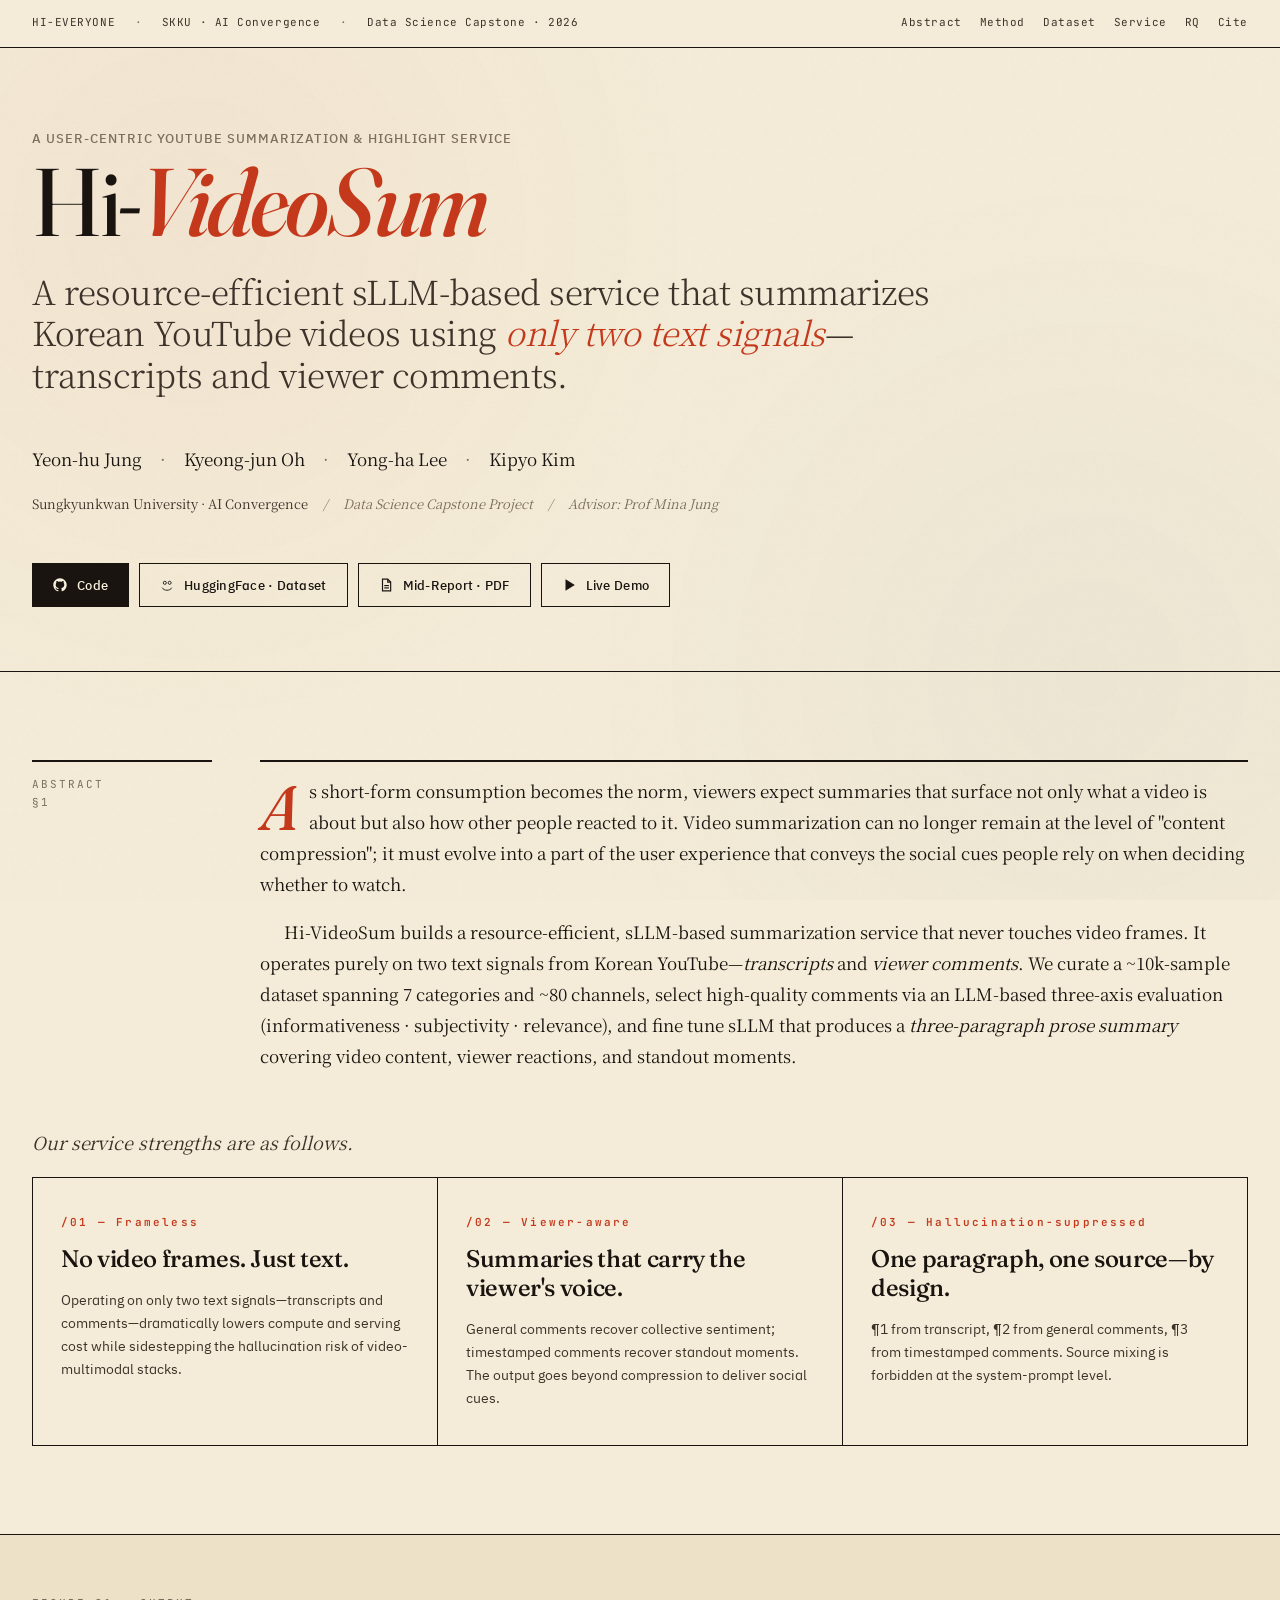
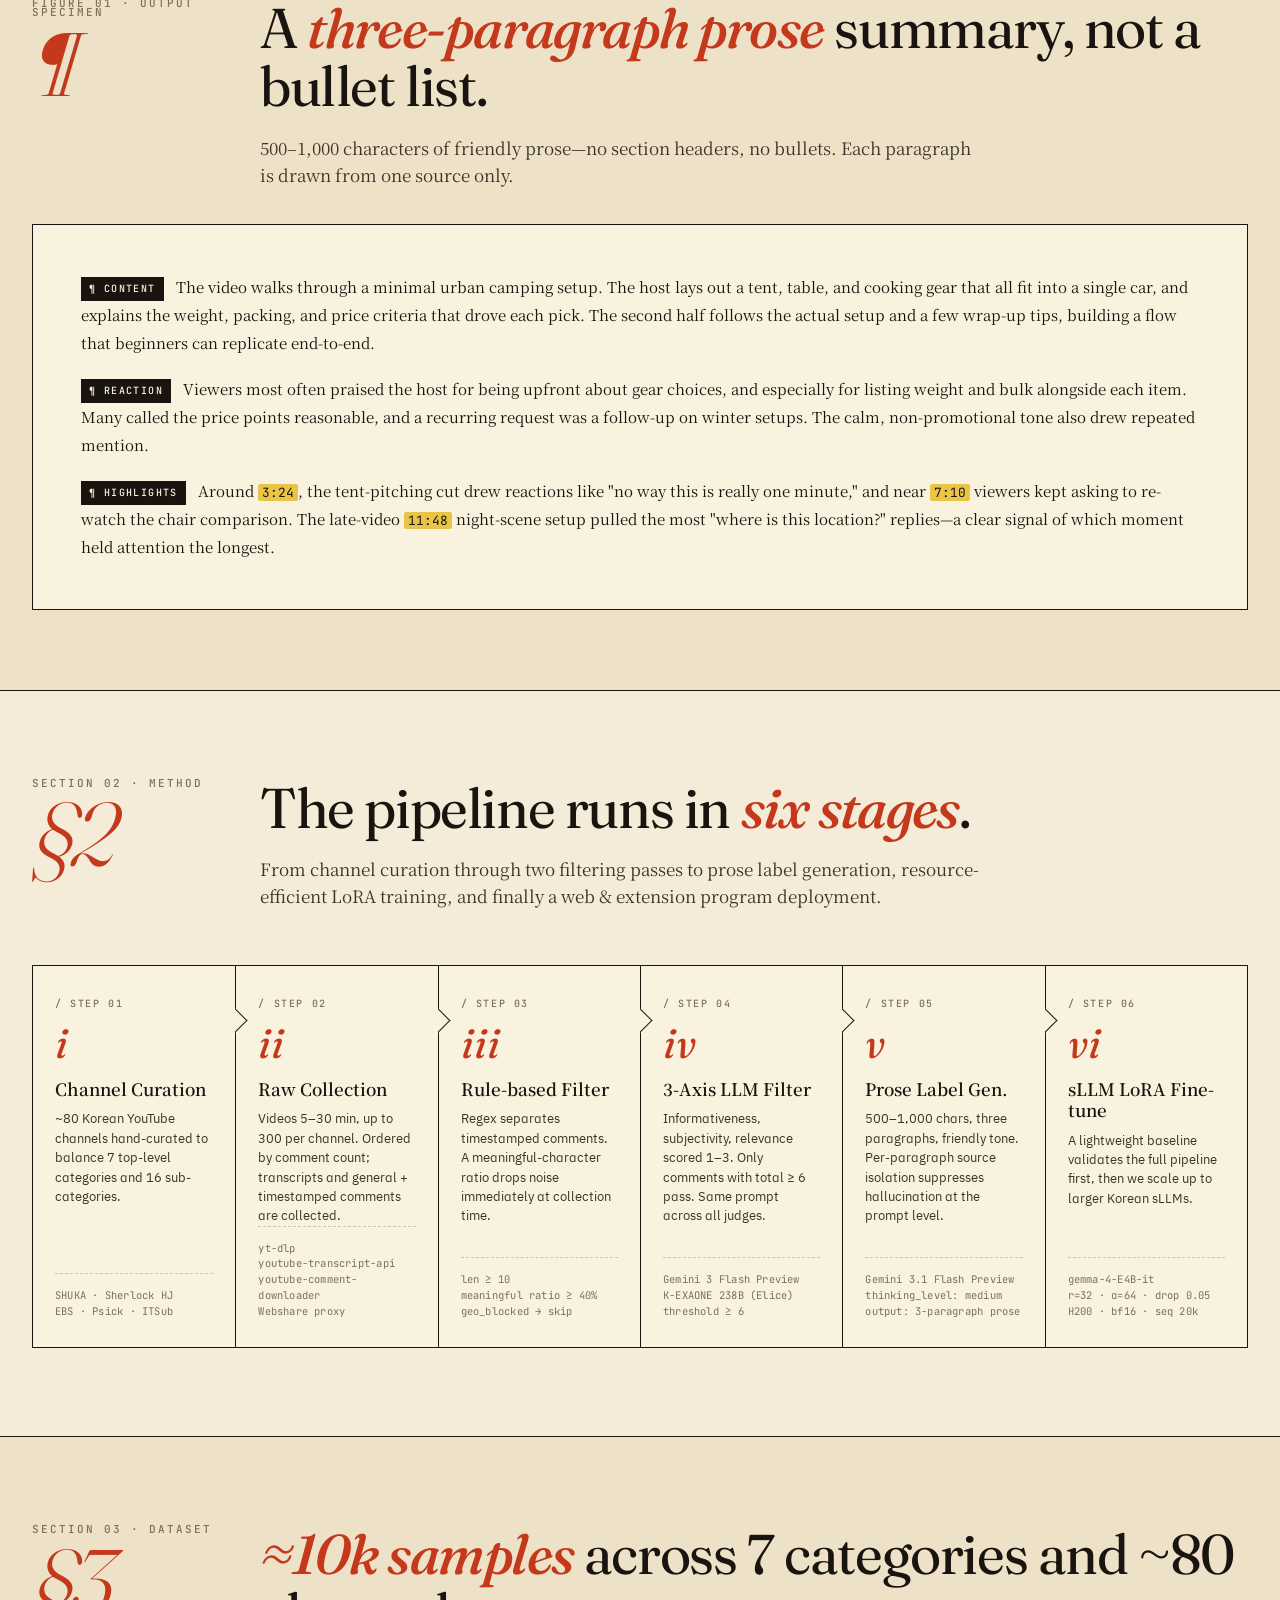
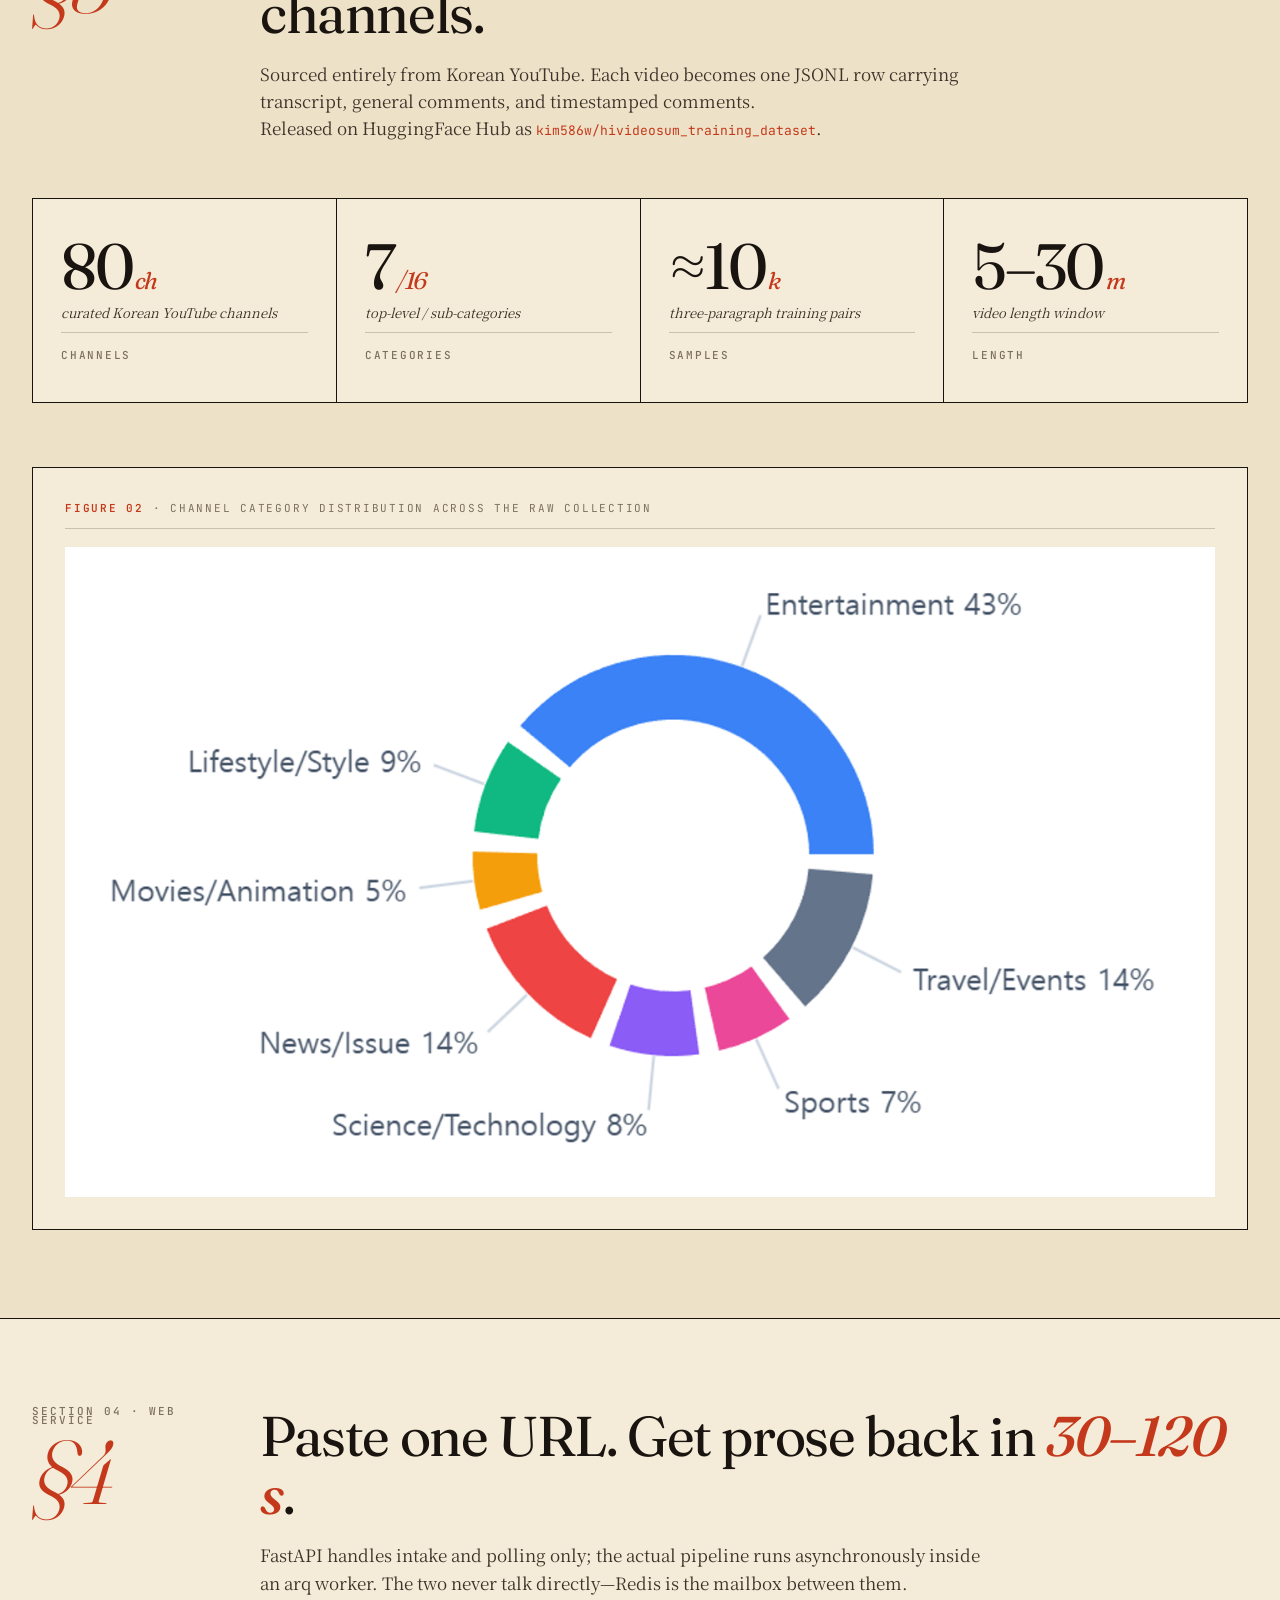
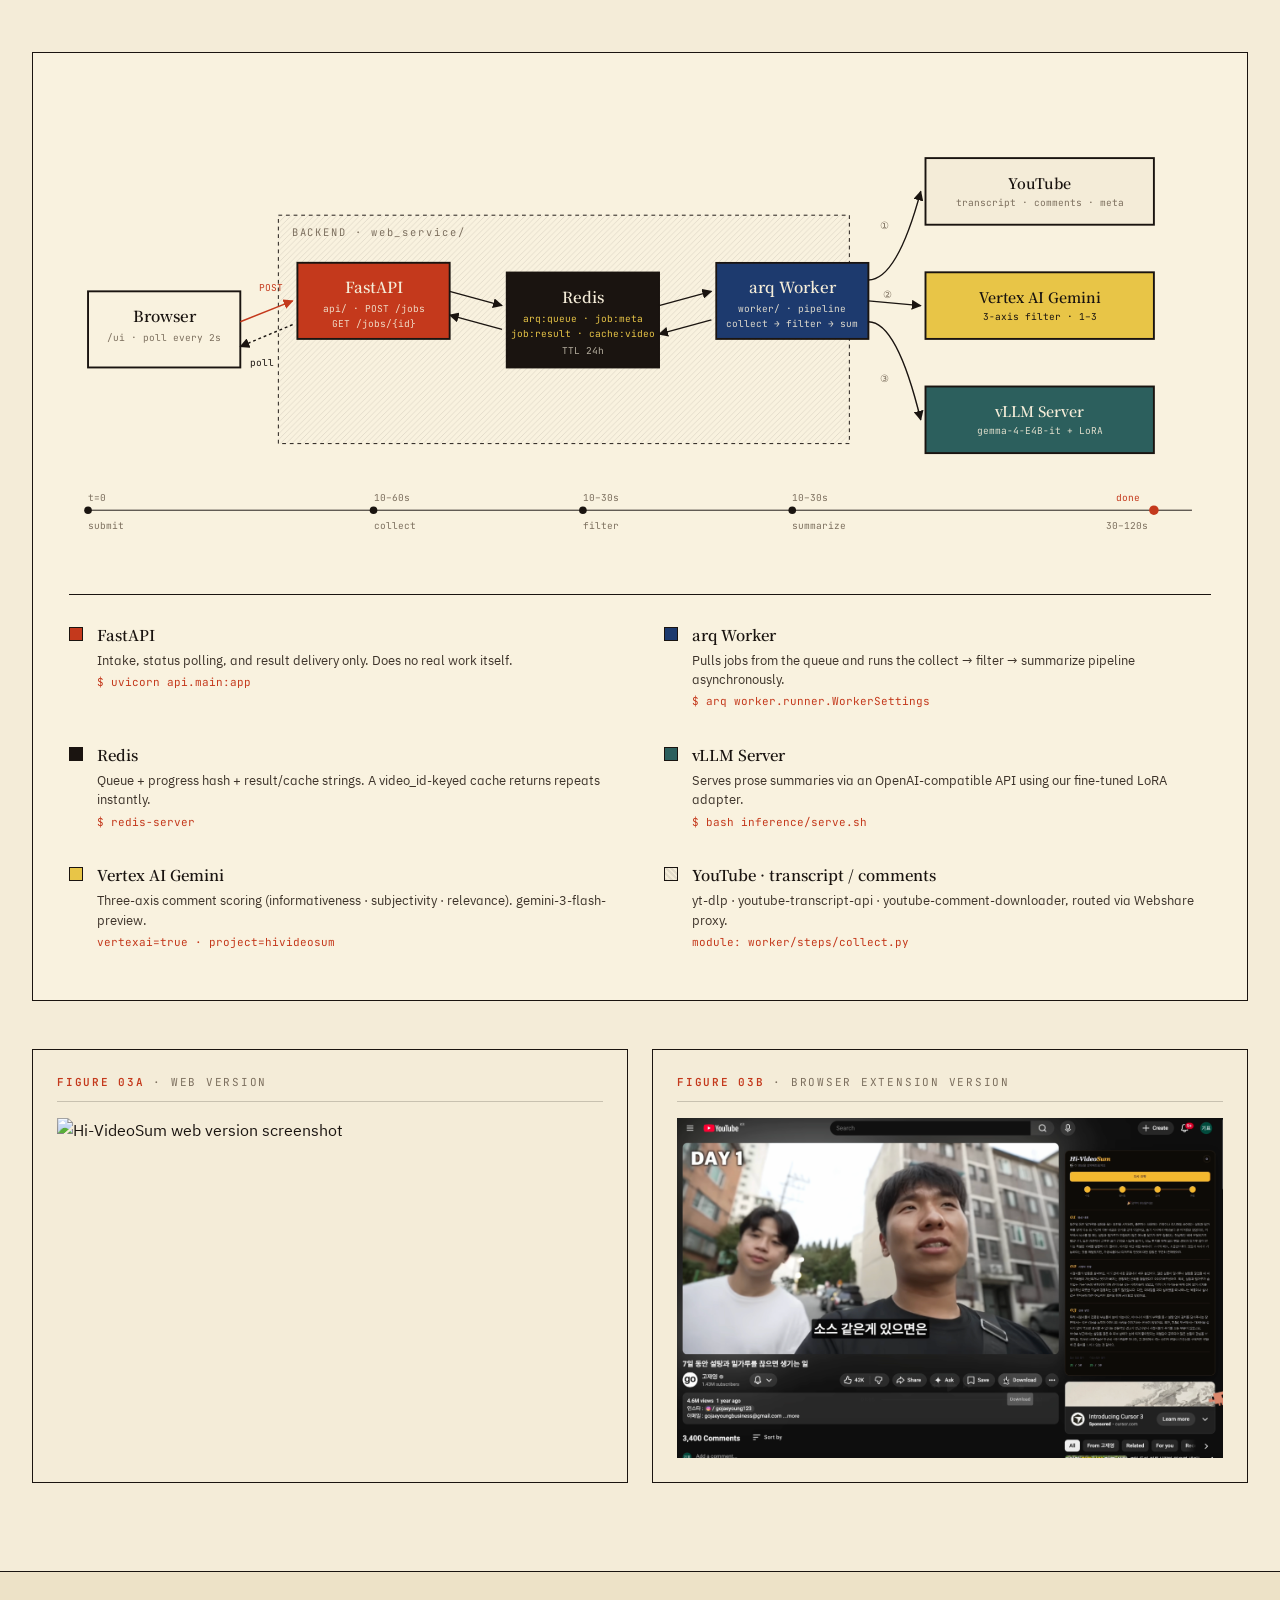
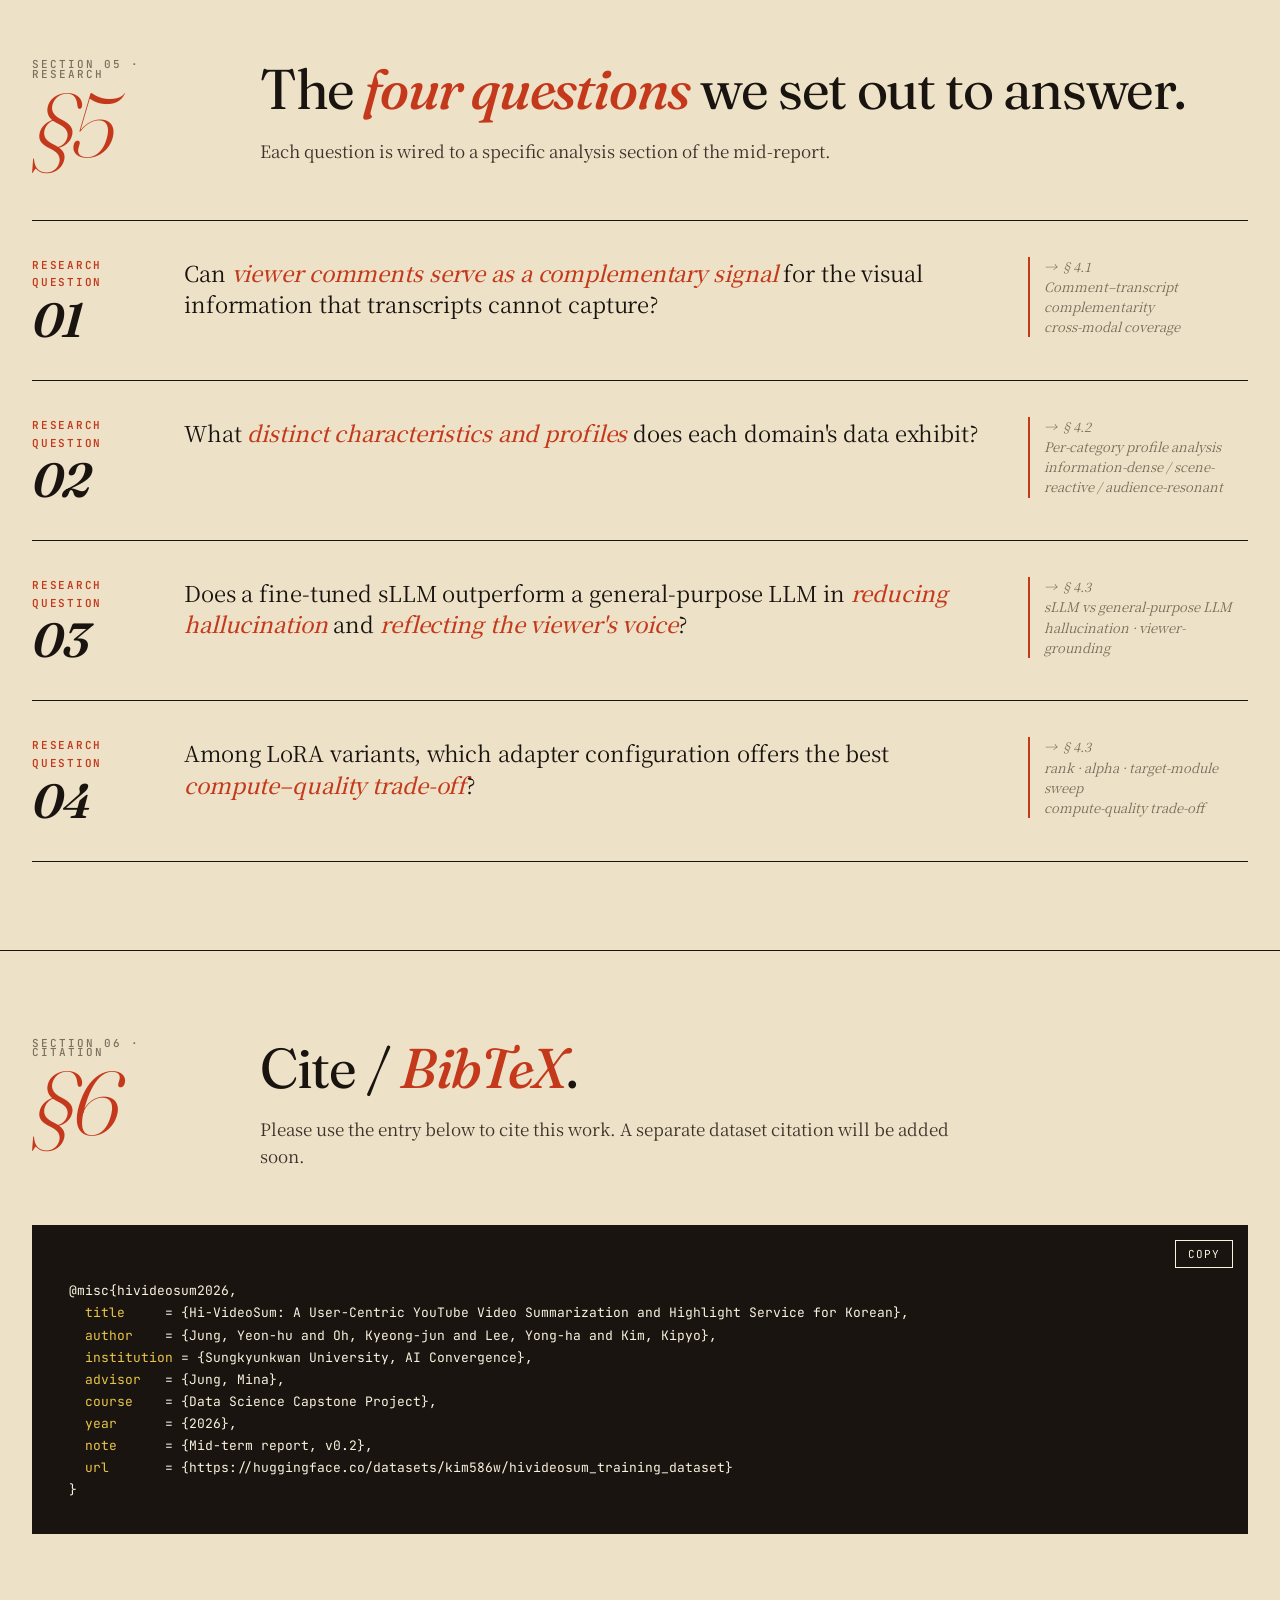
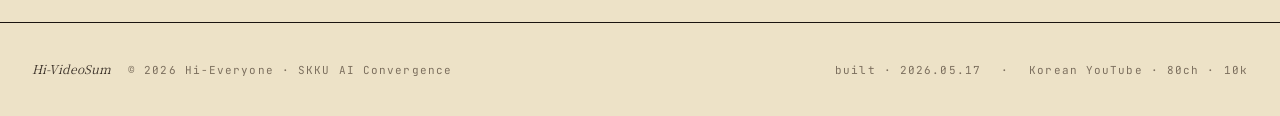
==== docs/page/index.html @ 1b49c7f6 "docs(page): refine project page copy and add service/category figures - Drop hero meta strip and spe" ====
<!DOCTYPE html>
<html lang="en">
<head>
<meta charset="UTF-8">
<meta name="viewport" content="width=device-width, initial-scale=1.0">
<title>Hi-VideoSum — A User-Centric YouTube Video Summarization & Highlight Service</title>
<meta name="description" content="A resource-efficient sLLM-based service that summarizes Korean YouTube videos using only two text signals: transcripts and viewer comments.">
<link rel="preconnect" href="https://fonts.googleapis.com">
<link rel="preconnect" href="https://fonts.gstatic.com" crossorigin>
<link href="https://fonts.googleapis.com/css2?family=Fraunces:ital,opsz,wght@0,9..144,300;0,9..144,400;0,9..144,500;0,9..144,600;0,9..144,700;0,9..144,900;1,9..144,400&family=IBM+Plex+Sans+KR:wght@300;400;500;600;700&family=JetBrains+Mono:wght@400;500;600&family=Noto+Serif+KR:wght@300;400;500;600;700;900&display=swap" rel="stylesheet">
<style>
  :root{
    --paper:#F4ECD8;
    --paper-deep:#EDE2C7;
    --paper-soft:#F9F2DF;
    --ink:#1A1410;
    --ink-soft:#3D332A;
    --ink-muted:#7C6F5E;
    --rule:#1A1410;
    --rule-thin:#1A141033;
    --accent:#C4391C;
    --accent-deep:#8E2812;
    --highlight:#E8C547;
    --teal:#2C5F5D;
    --blue:#1D3A6E;
    --grid-line:#1A14101A;
    --shadow:0 1px 0 #1A141022;
  }
  *{margin:0;padding:0;box-sizing:border-box}
  html{scroll-behavior:smooth;-webkit-text-size-adjust:100%}
  body{
    background:var(--paper);
    color:var(--ink);
    font-family:'IBM Plex Sans KR','Inter',sans-serif;
    font-weight:400;
    line-height:1.6;
    font-feature-settings:"ss01","cv11";
    overflow-x:hidden;
    position:relative;
  }
  /* paper grain overlay */
  body::before{
    content:"";
    position:fixed;inset:0;pointer-events:none;z-index:1;
    background-image:
      radial-gradient(circle at 15% 25%, rgba(196,57,28,.04) 0%, transparent 40%),
      radial-gradient(circle at 85% 75%, rgba(29,58,110,.03) 0%, transparent 40%);
    mix-blend-mode:multiply;
  }
  body::after{
    content:"";
    position:fixed;inset:0;pointer-events:none;z-index:2;opacity:.4;
    background-image:url("data:image/svg+xml;utf8,<svg xmlns='http://www.w3.org/2000/svg' width='200' height='200'><filter id='n'><feTurbulence baseFrequency='0.9' numOctaves='2' seed='3'/><feColorMatrix values='0 0 0 0 0.1 0 0 0 0 0.08 0 0 0 0 0.06 0 0 0 0.06 0'/></filter><rect width='200' height='200' filter='url(%23n)'/></svg>");
    mix-blend-mode:multiply;
  }

  .display{font-family:'Fraunces','Noto Serif KR',serif;font-optical-sizing:auto;letter-spacing:-0.02em;font-weight:400}
  .serif{font-family:'Noto Serif KR','Fraunces',serif}
  .mono{font-family:'JetBrains Mono',monospace;font-feature-settings:"zero","ss01"}
  .small-caps{font-variant:all-small-caps;letter-spacing:.18em;font-weight:500}

  /* ───── Top bar ───── */
  .topbar{
    position:relative;z-index:10;
    border-bottom:1px solid var(--rule);
    padding:14px 32px;
    display:flex;justify-content:space-between;align-items:baseline;
    background:var(--paper);
    font-size:11px;
  }
  .topbar .mono{font-size:11px;letter-spacing:.05em;color:var(--ink-soft)}
  .topbar .right{display:flex;gap:18px}
  .topbar a{color:var(--ink-soft);text-decoration:none;border-bottom:1px solid transparent;transition:border-color .2s}
  .topbar a:hover{border-bottom-color:var(--accent);color:var(--accent)}

  /* ───── Hero ───── */
  .hero{
    position:relative;z-index:5;
    padding:80px 32px 64px;
    max-width:1280px;margin:0 auto;
  }
  .hero-meta{
    display:flex;gap:28px;
    margin-bottom:56px;
    font-size:11px;letter-spacing:.15em;text-transform:uppercase;
    color:var(--ink-muted);
    border-bottom:1px solid var(--rule-thin);
    padding-bottom:14px;
  }
  .hero-meta span:first-child{color:var(--accent);font-weight:600}
  .hero h1{
    font-family:'Fraunces','Noto Serif KR',serif;
    font-size:clamp(48px,7.5vw,108px);
    line-height:.94;
    letter-spacing:-0.035em;
    font-weight:400;
    color:var(--ink);
    margin-bottom:32px;
  }
  .hero h1 .accent{color:var(--accent);font-style:italic;font-weight:500}
  .hero h1 .sub{
    display:block;
    font-family:'Noto Serif KR',serif;
    font-size:clamp(22px,2.6vw,38px);
    font-weight:300;
    line-height:1.25;
    color:var(--ink-soft);
    letter-spacing:-0.015em;
    margin-top:24px;
    max-width:920px;
  }
  .hero-tagline{
    font-size:13px;
    letter-spacing:.08em;
    color:var(--ink-muted);
    font-weight:500;
    text-transform:uppercase;
    margin-bottom:8px;
  }

  /* authors */
  .authors{
    margin-top:48px;
    display:flex;flex-wrap:wrap;gap:4px 0;
    align-items:baseline;
    font-size:17px;
    color:var(--ink);
    font-family:'Noto Serif KR',serif;
    line-height:1.9;
  }
  .author{
    display:inline-flex;align-items:baseline;
    padding-right:18px;
  }
  .author + .author::before{
    content:"·";
    color:var(--ink-muted);
    margin-right:18px;
    padding-left:0;
  }
  .author.lead::after{
    content:"†";
    color:var(--accent);
    font-size:.75em;
    vertical-align:super;
    margin-left:2px;
  }
  .affiliations{
    margin-top:18px;
    font-size:13px;
    color:var(--ink-muted);
    font-style:italic;
    font-family:'Noto Serif KR',serif;
  }
  .affiliations .institution{color:var(--ink-soft);font-style:normal}
  .affiliations .sep{margin:0 12px;color:var(--ink-muted)}

  /* action buttons */
  .actions{
    margin-top:48px;
    display:flex;flex-wrap:wrap;gap:10px;
  }
  .btn{
    display:inline-flex;align-items:center;gap:10px;
    padding:11px 20px;
    background:var(--ink);
    color:var(--paper-soft);
    border:1px solid var(--ink);
    text-decoration:none;
    font-size:13px;
    font-weight:500;
    letter-spacing:.02em;
    transition:all .25s cubic-bezier(.2,.7,.2,1);
    border-radius:0;
  }
  .btn:hover{background:var(--accent);border-color:var(--accent);transform:translateY(-1px)}
  .btn.ghost{background:transparent;color:var(--ink)}
  .btn.ghost:hover{background:var(--ink);color:var(--paper-soft)}
  .btn .ico{width:14px;height:14px;display:inline-block;flex-shrink:0}
  .btn .ico svg{width:100%;height:100%;display:block}

  /* ───── Section scaffolding ───── */
  section{
    position:relative;z-index:5;
    padding:88px 32px;
    border-top:1px solid var(--rule);
  }
  section.deep{background:var(--paper-deep)}
  .container{max-width:1280px;margin:0 auto}
  .section-head{
    display:grid;
    grid-template-columns:180px 1fr;
    gap:48px;
    margin-bottom:56px;
    align-items:start;
  }
  .section-num{
    font-family:'Fraunces',serif;
    font-size:90px;
    line-height:.85;
    font-style:italic;
    font-weight:300;
    color:var(--accent);
    letter-spacing:-.04em;
  }
  .section-num small{
    display:block;
    font-family:'JetBrains Mono',monospace;
    font-style:normal;
    font-size:11px;
    color:var(--ink-muted);
    letter-spacing:.18em;
    margin-bottom:8px;
    font-weight:500;
  }
  .section-title{
    font-family:'Fraunces','Noto Serif KR',serif;
    font-size:clamp(34px,4.6vw,56px);
    line-height:1.04;
    letter-spacing:-.025em;
    font-weight:400;
    color:var(--ink);
  }
  .section-title em{font-style:italic;color:var(--accent);font-weight:500}
  .section-kicker{
    font-family:'Noto Serif KR',serif;
    font-size:17px;
    color:var(--ink-soft);
    line-height:1.6;
    margin-top:18px;
    max-width:720px;
  }

  /* ───── Abstract ───── */
  .abstract-grid{
    display:grid;
    grid-template-columns:180px 1fr 1fr;
    gap:48px;
    align-items:start;
  }
  .abstract-label{
    font-family:'JetBrains Mono',monospace;
    font-size:11px;
    color:var(--ink-muted);
    letter-spacing:.18em;
    text-transform:uppercase;
    border-top:2px solid var(--ink);
    padding-top:14px;
  }
  .abstract-body{
    font-family:'Noto Serif KR',serif;
    font-size:17px;
    line-height:1.82;
    color:var(--ink);
    border-top:2px solid var(--ink);
    padding-top:14px;
  }
  .abstract-body p + p{margin-top:1em;text-indent:1.4em}
  .abstract-body .drop{
    float:left;
    font-family:'Fraunces',serif;
    font-size:62px;
    line-height:.85;
    font-weight:500;
    color:var(--accent);
    margin:6px 10px -2px 0;
    font-style:italic;
  }

  /* ───── Pillars ───── */
  .pillars{
    display:grid;
    grid-template-columns:repeat(3,1fr);
    gap:1px;
    margin-top:64px;
    background:var(--rule);
    border:1px solid var(--rule);
  }
  .pillar{
    background:var(--paper);
    padding:36px 28px;
  }
  .pillar .num{
    font-family:'JetBrains Mono',monospace;
    font-size:11px;
    color:var(--accent);
    letter-spacing:.2em;
    font-weight:600;
  }
  .pillar h3{
    font-family:'Fraunces','Noto Serif KR',serif;
    font-size:24px;
    font-weight:500;
    line-height:1.2;
    margin:14px 0 14px;
    letter-spacing:-.015em;
  }
  .pillar p{
    font-size:14px;
    color:var(--ink-soft);
    line-height:1.65;
  }

  /* ───── Pipeline ───── */
  .pipeline-wrap{
    margin-top:24px;
    overflow:hidden;
  }
  .pipeline{
    display:grid;
    grid-template-columns:repeat(6,1fr);
    gap:0;
    border:1px solid var(--rule);
    background:var(--rule);
  }
  .pipe-step{
    position:relative;
    background:var(--paper-soft);
    padding:30px 22px 28px;
    min-height:240px;
    display:flex;flex-direction:column;
  }
  .pipe-step + .pipe-step{border-left:1px solid var(--rule)}
  .pipe-step .step-num{
    font-family:'Fraunces',serif;
    font-style:italic;
    font-size:42px;
    line-height:1;
    color:var(--accent);
    font-weight:400;
    margin-bottom:14px;
  }
  .pipe-step .step-tag{
    font-family:'JetBrains Mono',monospace;
    font-size:10px;
    color:var(--ink-muted);
    letter-spacing:.16em;
    text-transform:uppercase;
    margin-bottom:10px;
    font-weight:500;
  }
  .pipe-step h4{
    font-family:'Noto Serif KR',serif;
    font-size:17px;
    font-weight:600;
    line-height:1.25;
    margin-bottom:10px;
    color:var(--ink);
  }
  .pipe-step p{
    font-size:12.5px;
    color:var(--ink-soft);
    line-height:1.55;
  }
  .pipe-step::after{
    content:"";
    position:absolute;
    top:46px;right:-9px;
    width:16px;height:16px;
    border-top:1px solid var(--ink);
    border-right:1px solid var(--ink);
    transform:rotate(45deg);
    background:var(--paper-soft);
    z-index:3;
  }
  .pipe-step:last-child::after{display:none}
  .pipe-step .step-detail{
    margin-top:auto;
    padding-top:14px;
    border-top:1px dashed var(--rule-thin);
    font-family:'JetBrains Mono',monospace;
    font-size:10.5px;
    color:var(--ink-muted);
    letter-spacing:.02em;
    line-height:1.5;
  }

  /* ───── Dataset stats ───── */
  .stats-grid{
    display:grid;
    grid-template-columns:repeat(4,1fr);
    gap:1px;
    background:var(--rule);
    border:1px solid var(--rule);
    margin-bottom:64px;
  }
  .stat{
    background:var(--paper);
    padding:38px 28px;
    display:flex;flex-direction:column;
    gap:8px;
  }
  .stat .stat-num{
    font-family:'Fraunces',serif;
    font-size:64px;
    line-height:.9;
    font-weight:400;
    color:var(--ink);
    letter-spacing:-.03em;
  }
  .stat .stat-num .unit{
    font-size:24px;
    color:var(--accent);
    font-style:italic;
    margin-left:2px;
  }
  .stat .stat-label{
    font-family:'JetBrains Mono',monospace;
    font-size:11px;
    color:var(--ink-muted);
    letter-spacing:.16em;
    text-transform:uppercase;
    margin-top:auto;
    padding-top:14px;
    border-top:1px solid var(--rule-thin);
    font-weight:500;
  }
  .stat .stat-detail{
    font-family:'Noto Serif KR',serif;
    font-size:13px;
    color:var(--ink-soft);
    font-style:italic;
  }

  /* domain profile */
  .domain-grid{
    display:grid;
    grid-template-columns:1fr 1fr 1fr;
    gap:24px;
  }
  .domain-card{
    border:1px solid var(--rule);
    background:var(--paper);
    padding:32px 28px;
    position:relative;
    display:flex;flex-direction:column;
  }
  .domain-card .badge{
    position:absolute;top:0;right:0;
    background:var(--ink);color:var(--paper-soft);
    font-family:'JetBrains Mono',monospace;
    font-size:10px;letter-spacing:.15em;
    padding:6px 12px;
  }
  .domain-card h4{
    font-family:'Fraunces','Noto Serif KR',serif;
    font-size:28px;
    font-weight:500;
    line-height:1.15;
    letter-spacing:-.015em;
    margin-bottom:6px;
  }
  .domain-card .label{
    font-family:'Noto Serif KR',serif;
    font-style:italic;
    color:var(--accent);
    font-size:15px;
    margin-bottom:18px;
  }
  .domain-card .traits{
    margin-top:18px;
    padding-top:18px;
    border-top:1px dashed var(--rule-thin);
    display:flex;flex-direction:column;gap:8px;
  }
  .trait{
    display:flex;justify-content:space-between;
    font-size:12.5px;
    color:var(--ink-soft);
  }
  .trait .v{
    font-family:'JetBrains Mono',monospace;
    color:var(--ink);
    font-weight:500;
  }
  .domain-card p{
    font-size:14px;color:var(--ink-soft);line-height:1.65;
  }

  /* ───── Architecture ───── */
  .arch{
    border:1px solid var(--rule);
    background:var(--paper-soft);
    padding:48px 36px;
    position:relative;
    overflow:hidden;
  }
  .arch-svg{
    width:100%;
    height:auto;
    display:block;
  }
  .arch-legend{
    margin-top:36px;
    display:grid;
    grid-template-columns:repeat(2,1fr);
    gap:32px 48px;
    padding-top:28px;
    border-top:1px solid var(--rule);
  }
  .leg-item{display:flex;gap:14px;align-items:flex-start}
  .leg-item .swatch{
    width:14px;height:14px;flex-shrink:0;margin-top:4px;
    border:1px solid var(--ink);
  }
  .leg-item .swatch.api{background:var(--accent)}
  .leg-item .swatch.worker{background:var(--blue)}
  .leg-item .swatch.redis{background:var(--ink)}
  .leg-item .swatch.vllm{background:var(--teal)}
  .leg-item .swatch.gemini{background:var(--highlight)}
  .leg-item .swatch.client{background:var(--paper-soft)}
  .leg-item h5{
    font-family:'Noto Serif KR',serif;
    font-size:15px;
    font-weight:600;
    margin-bottom:4px;
  }
  .leg-item p{
    font-size:12.5px;color:var(--ink-soft);line-height:1.55;
  }
  .leg-item .cmd{
    font-family:'JetBrains Mono',monospace;
    font-size:11px;color:var(--accent);
    margin-top:4px;
  }

  /* ───── Research questions ───── */
  .rq-list{display:flex;flex-direction:column}
  .rq{
    display:grid;
    grid-template-columns:120px 1fr 220px;
    gap:32px;
    padding:36px 0;
    border-top:1px solid var(--rule);
    align-items:start;
  }
  .rq:last-child{border-bottom:1px solid var(--rule)}
  .rq-tag{
    font-family:'JetBrains Mono',monospace;
    font-size:11px;
    color:var(--accent);
    letter-spacing:.16em;
    font-weight:600;
    text-transform:uppercase;
  }
  .rq-tag .big{
    display:block;
    font-family:'Fraunces',serif;
    font-style:italic;
    font-size:48px;
    color:var(--ink);
    line-height:1;
    letter-spacing:-.03em;
    margin-top:4px;
  }
  .rq-q{
    font-family:'Noto Serif KR',serif;
    font-size:22px;
    line-height:1.42;
    color:var(--ink);
    font-weight:400;
    letter-spacing:-.005em;
  }
  .rq-q em{color:var(--accent);font-style:italic;font-weight:500}
  .rq-ref{
    font-size:13px;
    color:var(--ink-muted);
    line-height:1.55;
    font-family:'Noto Serif KR',serif;
    font-style:italic;
    border-left:2px solid var(--accent);
    padding-left:14px;
  }

  /* ───── Output specimen ───── */
  .specimen{
    background:var(--paper-soft);
    border:1px solid var(--rule);
    padding:48px;
    display:grid;
    grid-template-columns:140px 1fr;
    gap:36px;
    margin-top:0;
  }
  .specimen-aside{
    font-family:'JetBrains Mono',monospace;
    font-size:11px;
    letter-spacing:.16em;
    color:var(--ink-muted);
    text-transform:uppercase;
    border-right:1px solid var(--rule-thin);
    padding-right:24px;
  }
  .specimen-aside .title{
    color:var(--accent);
    font-weight:600;
    margin-bottom:14px;
  }
  .specimen-body p{
    font-family:'Noto Serif KR',serif;
    font-size:15px;
    line-height:1.85;
    color:var(--ink);
  }
  .specimen-body p + p{margin-top:18px}
  .specimen-body .para-label{
    display:inline-block;
    font-family:'JetBrains Mono',monospace;
    font-size:10px;
    background:var(--ink);
    color:var(--paper-soft);
    padding:3px 8px;
    letter-spacing:.14em;
    margin-right:8px;
    vertical-align:middle;
    font-weight:500;
  }
  .specimen-body .ts{
    background:var(--highlight);
    padding:0 4px;
    color:var(--ink);
    font-family:'JetBrains Mono',monospace;
    font-size:.85em;
    border-radius:2px;
  }

  /* ───── Team ───── */
  .team-grid{
    display:grid;
    grid-template-columns:repeat(4,1fr);
    gap:1px;
    background:var(--rule);
    border:1px solid var(--rule);
  }
  .member{
    background:var(--paper);
    padding:32px 24px;
    display:flex;flex-direction:column;
    align-items:flex-start;
  }
  .member .initial{
    font-family:'Fraunces',serif;
    font-size:64px;
    line-height:.9;
    font-style:italic;
    font-weight:400;
    color:var(--accent);
    margin-bottom:18px;
    letter-spacing:-.04em;
  }
  .member .m-name{
    font-family:'Noto Serif KR',serif;
    font-size:20px;
    font-weight:600;
    margin-bottom:4px;
  }
  .member .m-id{
    font-family:'JetBrains Mono',monospace;
    font-size:11px;
    color:var(--ink-muted);
    letter-spacing:.1em;
  }
  .member .m-role{
    margin-top:auto;
    padding-top:18px;
    font-size:13px;
    color:var(--ink-soft);
    font-style:italic;
    font-family:'Noto Serif KR',serif;
  }

  /* ───── Citation ───── */
  .bibtex{
    background:var(--ink);
    color:var(--paper-soft);
    padding:32px 36px;
    font-family:'JetBrains Mono',monospace;
    font-size:13px;
    line-height:1.7;
    white-space:pre;
    overflow-x:auto;
    position:relative;
    border:1px solid var(--ink);
  }
  .bibtex .field{color:var(--highlight)}
  .bibtex .val{color:var(--paper-soft)}
  .bibtex .at{color:var(--accent-soft)}
  .copy-btn{
    position:absolute;top:14px;right:14px;
    background:transparent;
    color:var(--paper-soft);
    border:1px solid var(--paper-soft);
    font-family:'JetBrains Mono',monospace;
    font-size:11px;
    padding:6px 12px;
    cursor:pointer;
    letter-spacing:.1em;
    transition:all .2s;
  }
  .copy-btn:hover{background:var(--paper-soft);color:var(--ink)}
  .copy-btn.copied{background:var(--highlight);color:var(--ink);border-color:var(--highlight)}

  /* ───── Footer ───── */
  footer{
    border-top:1px solid var(--rule);
    padding:36px 32px;
    background:var(--paper-deep);
    position:relative;z-index:5;
  }
  .foot-grid{
    max-width:1280px;margin:0 auto;
    display:grid;
    grid-template-columns:1fr auto;
    gap:24px;
    align-items:baseline;
    font-size:12px;
    color:var(--ink-muted);
  }
  .foot-grid .mono{font-size:11px;letter-spacing:.1em}

  /* ───── Marginalia (decorative) ───── */
  .margin-mark{
    position:absolute;
    left:32px;top:32px;
    font-family:'JetBrains Mono',monospace;
    font-size:10px;letter-spacing:.2em;
    color:var(--ink-muted);
    text-transform:uppercase;
    writing-mode:vertical-rl;
    transform:rotate(180deg);
  }

  /* ───── reveal animation ───── */
  .reveal{opacity:0;transform:translateY(20px);transition:opacity .9s cubic-bezier(.2,.7,.2,1),transform .9s cubic-bezier(.2,.7,.2,1)}
  .reveal.in{opacity:1;transform:translateY(0)}

  /* ───── Responsive ───── */
  @media (max-width:1024px){
    .section-head{grid-template-columns:1fr;gap:24px}
    .section-num{font-size:64px}
    .abstract-grid{grid-template-columns:1fr;gap:24px}
    .pillars{grid-template-columns:1fr}
    .pipeline{grid-template-columns:repeat(2,1fr)}
    .pipe-step{min-height:auto}
    .pipe-step::after{display:none}
    .pipe-step + .pipe-step{border-left:none;border-top:1px solid var(--rule)}
    .pipe-step:nth-child(2n){border-left:1px solid var(--rule)}
    .stats-grid{grid-template-columns:repeat(2,1fr)}
    .domain-grid{grid-template-columns:1fr}
    .arch-legend{grid-template-columns:1fr}
    .rq{grid-template-columns:1fr;gap:14px}
    .rq-ref{border-left:none;border-top:2px solid var(--accent);padding:14px 0 0}
    .team-grid{grid-template-columns:repeat(2,1fr)}
    .specimen{grid-template-columns:1fr;padding:32px}
    .specimen-aside{border-right:none;border-bottom:1px solid var(--rule-thin);padding:0 0 16px}
  }
  @media (max-width:1024px){
    .arch + .reveal[style*="grid-template-columns:1fr 1fr"]{grid-template-columns:1fr !important}
  }
  @media (max-width:640px){
    .topbar{flex-direction:column;gap:6px;align-items:flex-start}
    .hero{padding:48px 20px 40px}
    .hero h1{font-size:48px}
    section{padding:56px 20px}
    .stats-grid,.team-grid{grid-template-columns:1fr}
    .pipeline{grid-template-columns:1fr}
    .pipe-step:nth-child(2n){border-left:none}
    .pipe-step + .pipe-step{border-top:1px solid var(--rule)}
    .actions{gap:8px}
    .btn{padding:10px 16px;font-size:12px}
    .specimen{padding:24px}
  }
</style>
</head>
<body>

<!-- ───── TOP BAR ───── -->
<div class="topbar">
  <div class="mono">
    <span>HI-EVERYONE</span>
    <span style="margin:0 12px;color:var(--ink-muted)">·</span>
    <span>SKKU · AI Convergence</span>
    <span style="margin:0 12px;color:var(--ink-muted)">·</span>
    <span>Data Science Capstone · 2026</span>
  </div>
  <div class="right mono">
    <a href="#abstract">Abstract</a>
    <a href="#method">Method</a>
    <a href="#dataset">Dataset</a>
    <a href="#service">Service</a>
    <a href="#research">RQ</a>
    <a href="#cite">Cite</a>
  </div>
</div>

<!-- ───── HERO ───── -->
<header class="hero">
  <div class="hero-tagline">A User-Centric YouTube Summarization & Highlight Service</div>
  <h1>
    Hi&#8209;<span class="accent">VideoSum</span>
    <span class="sub">A resource-efficient sLLM-based service that summarizes Korean YouTube videos using <em style="font-style:italic;color:var(--accent)">only two text signals</em>—transcripts and viewer comments.</span>
  </h1>

  <div class="authors">
    <span class="author">Yeon-hu Jung</span>
    <span class="author">Kyeong-jun Oh</span>
    <span class="author">Yong-ha Lee</span>
    <span class="author">Kipyo Kim</span>
  </div>
  <div class="affiliations">
    <span class="institution">Sungkyunkwan University · AI Convergence</span>
    <span class="sep">/</span>
    <span>Data Science Capstone Project</span>
    <span class="sep">/</span>
    <span>Advisor: Prof Mina Jung</span>
  </div>

  <div class="actions">
    <a href="https://github.com/lucinnnal/hivideosum_datacapstone" target="_blank" rel="noopener" class="btn">
      <span class="ico"><svg viewBox="0 0 24 24" fill="currentColor"><path d="M12 .5C5.65.5.5 5.65.5 12c0 5.08 3.29 9.39 7.86 10.91.58.11.79-.25.79-.55v-1.93c-3.2.7-3.87-1.54-3.87-1.54-.52-1.32-1.27-1.67-1.27-1.67-1.04-.71.08-.7.08-.7 1.15.08 1.76 1.18 1.76 1.18 1.02 1.75 2.69 1.24 3.34.95.1-.74.4-1.24.73-1.53-2.55-.29-5.24-1.28-5.24-5.69 0-1.26.45-2.28 1.18-3.09-.12-.29-.51-1.46.11-3.04 0 0 .96-.31 3.15 1.18a10.93 10.93 0 0 1 5.74 0c2.19-1.49 3.15-1.18 3.15-1.18.62 1.58.23 2.75.12 3.04.73.81 1.18 1.83 1.18 3.09 0 4.42-2.69 5.4-5.25 5.68.41.35.78 1.04.78 2.11v3.13c0 .3.21.67.8.55C20.21 21.39 23.5 17.08 23.5 12 23.5 5.65 18.35.5 12 .5z"/></svg></span>
      Code
    </a>
    <a href="https://huggingface.co/datasets/kim586w/hivideosum_training_dataset" target="_blank" rel="noopener" class="btn ghost">
      <span class="ico"><svg viewBox="0 0 32 32" fill="none" stroke="currentColor" stroke-width="2"><circle cx="11" cy="11" r="3.5"/><circle cx="22" cy="11" r="3.5"/><path d="M5 22c2 4 6 6 11 6s9-2 11-6"/></svg></span>
      HuggingFace · Dataset
    </a>
    <a href="https://drive.google.com/file/d/11bf9ATUAOm4R6O6xM4PwZFHc3GBgMjEa/view?usp=sharing" target="_blank" rel="noopener" class="btn ghost">
      <span class="ico"><svg viewBox="0 0 24 24" fill="none" stroke="currentColor" stroke-width="2"><path d="M6 2h9l5 5v15H6z"/><path d="M15 2v5h5"/><line x1="9" y1="13" x2="17" y2="13"/><line x1="9" y1="17" x2="17" y2="17"/></svg></span>
      Mid-Report · PDF
    </a>
    <a href="#service" class="btn ghost">
      <span class="ico"><svg viewBox="0 0 24 24" fill="none" stroke="currentColor" stroke-width="2"><polygon points="7,4 20,12 7,20" fill="currentColor"/></svg></span>
      Live Demo
    </a>
  </div>
</header>

<!-- ───── ABSTRACT ───── -->
<section id="abstract">
  <div class="container">
    <div class="abstract-grid reveal">
      <div class="abstract-label">
        Abstract<br>
        §1
      </div>
      <div class="abstract-body" style="grid-column:2 / span 2">
        <p><span class="drop">A</span>s short-form consumption becomes the norm, viewers expect summaries that surface not only what a video is about but also how other people reacted to it. Video summarization can no longer remain at the level of "content compression"; it must evolve into a part of the user experience that conveys the social cues people rely on when deciding whether to watch.</p>
        <p>Hi-VideoSum builds a resource-efficient, sLLM-based summarization service that never touches video frames. It operates purely on two text signals from Korean YouTube—<em>transcripts</em> and <em>viewer comments</em>. We curate a ~10k-sample dataset spanning 7 categories and ~80 channels, select high-quality comments via an LLM-based three-axis evaluation (informativeness · subjectivity · relevance), and fine tune sLLM that produces a <em>three-paragraph prose summary</em> covering video content, viewer reactions, and standout moments.</p>
      </div>
    </div>

    <p class="reveal" style="font-family:'Noto Serif KR',serif;font-size:18px;color:var(--ink-soft);margin-top:56px;font-style:italic;letter-spacing:-.005em;">Our service strengths are as follows.</p>

    <div class="pillars reveal" style="margin-top:20px">
      <div class="pillar">
        <div class="num">/01 — Frameless</div>
        <h3>No video frames. Just text.</h3>
        <p>Operating on only two text signals—transcripts and comments—dramatically lowers compute and serving cost while sidestepping the hallucination risk of video-multimodal stacks.</p>
      </div>
      <div class="pillar">
        <div class="num">/02 — Viewer-aware</div>
        <h3>Summaries that carry the viewer's voice.</h3>
        <p>General comments recover collective sentiment; timestamped comments recover standout moments. The output goes beyond compression to deliver social cues.</p>
      </div>
      <div class="pillar">
        <div class="num">/03 — Hallucination-suppressed</div>
        <h3>One paragraph, one source—by design.</h3>
        <p>¶1 from transcript, ¶2 from general comments, ¶3 from timestamped comments. Source mixing is forbidden at the system-prompt level.</p>
      </div>
    </div>
  </div>
</section>

<!-- ───── SPECIMEN: example output ───── -->
<section class="deep" id="specimen-section" style="padding-top:64px;padding-bottom:80px">
  <div class="container">
    <div class="section-head reveal" style="margin-bottom:36px">
      <div class="section-num">
        <small>FIGURE 01 · OUTPUT SPECIMEN</small>
        ¶
      </div>
      <div>
        <h2 class="section-title">A <em>three-paragraph prose</em> summary, not a bullet list.</h2>
        <p class="section-kicker">500–1,000 characters of friendly prose—no section headers, no bullets. Each paragraph is drawn from one source only.</p>
      </div>
    </div>

    <div class="specimen reveal" style="grid-template-columns:1fr">
      <div class="specimen-body">
        <p>
          <span class="para-label">¶ CONTENT</span>
          The video walks through a minimal urban camping setup. The host lays out a tent, table, and cooking gear that all fit into a single car, and explains the weight, packing, and price criteria that drove each pick. The second half follows the actual setup and a few wrap-up tips, building a flow that beginners can replicate end-to-end.
        </p>
        <p>
          <span class="para-label">¶ REACTION</span>
          Viewers most often praised the host for being upfront about gear choices, and especially for listing weight and bulk alongside each item. Many called the price points reasonable, and a recurring request was a follow-up on winter setups. The calm, non-promotional tone also drew repeated mention.
        </p>
        <p>
          <span class="para-label">¶ HIGHLIGHTS</span>
          Around <span class="ts">3:24</span>, the tent-pitching cut drew reactions like "no way this is really one minute," and near <span class="ts">7:10</span> viewers kept asking to re-watch the chair comparison. The late-video <span class="ts">11:48</span> night-scene setup pulled the most "where is this location?" replies—a clear signal of which moment held attention the longest.
        </p>
      </div>
    </div>
  </div>
</section>

<!-- ───── METHOD ───── -->
<section id="method">
  <div class="container">
    <div class="section-head reveal">
      <div class="section-num">
        <small>SECTION 02 · METHOD</small>
        §2
      </div>
      <div>
        <h2 class="section-title">The pipeline runs in <em>six stages</em>.</h2>
        <p class="section-kicker">From channel curation through two filtering passes to prose label generation, resource-efficient LoRA training, and finally a web & extension program deployment.</p>
      </div>
    </div>

    <div class="pipeline-wrap reveal">
      <div class="pipeline">
        <div class="pipe-step">
          <div class="step-tag">/ STEP 01</div>
          <div class="step-num">i</div>
          <h4>Channel Curation</h4>
          <p>~80 Korean YouTube channels hand-curated to balance 7 top-level categories and 16 sub-categories.</p>
          <div class="step-detail">SHUKA · Sherlock HJ<br>EBS · Psick · ITSub</div>
        </div>
        <div class="pipe-step">
          <div class="step-tag">/ STEP 02</div>
          <div class="step-num">ii</div>
          <h4>Raw Collection</h4>
          <p>Videos 5–30 min, up to 300 per channel. Ordered by comment count; transcripts and general + timestamped comments are collected.</p>
          <div class="step-detail">yt-dlp<br>youtube-transcript-api<br>youtube-comment-downloader<br>Webshare proxy</div>
        </div>
        <div class="pipe-step">
          <div class="step-tag">/ STEP 03</div>
          <div class="step-num">iii</div>
          <h4>Rule-based Filter</h4>
          <p>Regex separates timestamped comments. A meaningful-character ratio drops noise immediately at collection time.</p>
          <div class="step-detail">len ≥ 10<br>meaningful ratio ≥ 40%<br>geo_blocked → skip</div>
        </div>
        <div class="pipe-step">
          <div class="step-tag">/ STEP 04</div>
          <div class="step-num">iv</div>
          <h4>3-Axis LLM Filter</h4>
          <p>Informativeness, subjectivity, relevance scored 1–3. Only comments with total ≥ 6 pass. Same prompt across all judges.</p>
          <div class="step-detail">Gemini 3 Flash Preview<br>K-EXAONE 238B (Elice)<br>threshold ≥ 6</div>
        </div>
        <div class="pipe-step">
          <div class="step-tag">/ STEP 05</div>
          <div class="step-num">v</div>
          <h4>Prose Label Gen.</h4>
          <p>500–1,000 chars, three paragraphs, friendly tone. Per-paragraph source isolation suppresses hallucination at the prompt level.</p>
          <div class="step-detail">Gemini 3.1 Flash Preview<br>thinking_level: medium<br>output: 3-paragraph prose</div>
        </div>
        <div class="pipe-step">
          <div class="step-tag">/ STEP 06</div>
          <div class="step-num">vi</div>
          <h4>sLLM LoRA Fine-tune</h4>
          <p>A lightweight baseline validates the full pipeline first, then we scale up to larger Korean sLLMs.</p>
          <div class="step-detail">gemma-4-E4B-it<br>r=32 · α=64 · drop 0.05<br>H200 · bf16 · seq 20k</div>
        </div>
      </div>
    </div>
  </div>
</section>

<!-- ───── DATASET ───── -->
<section class="deep" id="dataset">
  <div class="container">
    <div class="section-head reveal">
      <div class="section-num">
        <small>SECTION 03 · DATASET</small>
        §3
      </div>
      <div>
        <h2 class="section-title"><em>≈10k samples</em> across 7 categories and ~80 channels.</h2>
        <p class="section-kicker">Sourced entirely from Korean YouTube. Each video becomes one JSONL row carrying transcript, general comments, and timestamped comments. <br>Released on HuggingFace Hub as <span class="mono" style="font-size:13px;color:var(--accent)">kim586w/hivideosum_training_dataset</span>.</p>
      </div>
    </div>

    <div class="stats-grid reveal">
      <div class="stat">
        <div class="stat-num">80<span class="unit">ch</span></div>
        <div class="stat-detail">curated Korean YouTube channels</div>
        <div class="stat-label">Channels</div>
      </div>
      <div class="stat">
        <div class="stat-num">7<span class="unit">/16</span></div>
        <div class="stat-detail">top-level / sub-categories</div>
        <div class="stat-label">Categories</div>
      </div>
      <div class="stat">
        <div class="stat-num">≈10<span class="unit">k</span></div>
        <div class="stat-detail">three-paragraph training pairs</div>
        <div class="stat-label">Samples</div>
      </div>
      <div class="stat">
        <div class="stat-num">5–30<span class="unit">m</span></div>
        <div class="stat-detail">video length window</div>
        <div class="stat-label">Length</div>
      </div>
    </div>

    <figure class="reveal" style="margin:0;border:1px solid var(--rule);background:var(--paper);padding:32px;">
      <figcaption style="font-family:'JetBrains Mono',monospace;font-size:11px;letter-spacing:.16em;text-transform:uppercase;color:var(--ink-muted);margin-bottom:18px;border-bottom:1px solid var(--rule-thin);padding-bottom:10px;">
        <span style="color:var(--accent);font-weight:600">Figure 02</span> · Channel category distribution across the raw collection
      </figcaption>
      <img src="assets/raw_category_distribution.png" alt="Raw category distribution across 80 Korean YouTube channels" style="width:100%;height:auto;display:block;">
    </figure>
  </div>
</section>

<!-- ───── WEB SERVICE ───── -->
<section id="service">
  <div class="container">
    <div class="section-head reveal">
      <div class="section-num">
        <small>SECTION 04 · WEB SERVICE</small>
        §4
      </div>
      <div>
        <h2 class="section-title">Paste one URL. Get prose back in <em>30–120 s</em>.</h2>
        <p class="section-kicker">FastAPI handles intake and polling only; the actual pipeline runs asynchronously inside an arq worker. The two never talk directly—Redis is the mailbox between them.</p>
      </div>
    </div>

    <div class="arch reveal">
      <svg class="arch-svg" viewBox="0 0 1200 480" xmlns="http://www.w3.org/2000/svg">
        <defs>
          <marker id="arrow" viewBox="0 0 10 10" refX="9" refY="5" markerWidth="7" markerHeight="7" orient="auto-start-reverse">
            <path d="M 0 0 L 10 5 L 0 10 z" fill="#1A1410"/>
          </marker>
          <marker id="arrowR" viewBox="0 0 10 10" refX="9" refY="5" markerWidth="7" markerHeight="7" orient="auto-start-reverse">
            <path d="M 0 0 L 10 5 L 0 10 z" fill="#C4391C"/>
          </marker>
          <pattern id="hatchA" patternUnits="userSpaceOnUse" width="6" height="6">
            <path d="M 0 6 L 6 0" stroke="#1A14101A" stroke-width="1"/>
          </pattern>
        </defs>

        <!-- backend group bg -->
        <rect x="220" y="120" width="600" height="240" fill="url(#hatchA)" stroke="#1A1410" stroke-width="1" stroke-dasharray="4 4"/>
        <text x="234" y="142" font-family="JetBrains Mono,monospace" font-size="11" fill="#7C6F5E" letter-spacing="2">BACKEND · web_service/</text>

        <!-- Browser -->
        <g>
          <rect x="20" y="200" width="160" height="80" fill="#F9F2DF" stroke="#1A1410" stroke-width="2"/>
          <text x="100" y="232" font-family="Noto Serif KR,serif" font-size="16" font-weight="600" text-anchor="middle" fill="#1A1410">Browser</text>
          <text x="100" y="252" font-family="JetBrains Mono,monospace" font-size="10" text-anchor="middle" fill="#7C6F5E">/ui · poll every 2s</text>
        </g>

        <!-- FastAPI -->
        <g>
          <rect x="240" y="170" width="160" height="80" fill="#C4391C" stroke="#1A1410" stroke-width="2"/>
          <text x="320" y="202" font-family="Noto Serif KR,serif" font-size="16" font-weight="600" text-anchor="middle" fill="#F4ECD8">FastAPI</text>
          <text x="320" y="222" font-family="JetBrains Mono,monospace" font-size="10" text-anchor="middle" fill="#F4ECD8" opacity=".9">api/ · POST /jobs</text>
          <text x="320" y="238" font-family="JetBrains Mono,monospace" font-size="10" text-anchor="middle" fill="#F4ECD8" opacity=".9">GET /jobs/{id}</text>
        </g>

        <!-- Redis -->
        <g>
          <rect x="460" y="180" width="160" height="100" fill="#1A1410" stroke="#1A1410" stroke-width="2"/>
          <text x="540" y="212" font-family="Noto Serif KR,serif" font-size="16" font-weight="600" text-anchor="middle" fill="#F4ECD8">Redis</text>
          <text x="540" y="232" font-family="JetBrains Mono,monospace" font-size="10" text-anchor="middle" fill="#E8C547">arq:queue · job:meta</text>
          <text x="540" y="248" font-family="JetBrains Mono,monospace" font-size="10" text-anchor="middle" fill="#E8C547">job:result · cache:video</text>
          <text x="540" y="266" font-family="JetBrains Mono,monospace" font-size="10" text-anchor="middle" fill="#F4ECD8" opacity=".7">TTL 24h</text>
        </g>

        <!-- Worker -->
        <g>
          <rect x="680" y="170" width="160" height="80" fill="#1D3A6E" stroke="#1A1410" stroke-width="2"/>
          <text x="760" y="202" font-family="Noto Serif KR,serif" font-size="16" font-weight="600" text-anchor="middle" fill="#F4ECD8">arq Worker</text>
          <text x="760" y="222" font-family="JetBrains Mono,monospace" font-size="10" text-anchor="middle" fill="#F4ECD8" opacity=".9">worker/ · pipeline</text>
          <text x="760" y="238" font-family="JetBrains Mono,monospace" font-size="10" text-anchor="middle" fill="#F4ECD8" opacity=".9">collect → filter → sum</text>
        </g>

        <!-- External services -->
        <g>
          <rect x="900" y="60" width="240" height="70" fill="#F4ECD8" stroke="#1A1410" stroke-width="2"/>
          <text x="1020" y="92" font-family="Noto Serif KR,serif" font-size="15" font-weight="600" text-anchor="middle" fill="#1A1410">YouTube</text>
          <text x="1020" y="110" font-family="JetBrains Mono,monospace" font-size="10" text-anchor="middle" fill="#7C6F5E">transcript · comments · meta</text>
        </g>
        <g>
          <rect x="900" y="180" width="240" height="70" fill="#E8C547" stroke="#1A1410" stroke-width="2"/>
          <text x="1020" y="212" font-family="Noto Serif KR,serif" font-size="15" font-weight="600" text-anchor="middle" fill="#1A1410">Vertex AI Gemini</text>
          <text x="1020" y="230" font-family="JetBrains Mono,monospace" font-size="10" text-anchor="middle" fill="#1A1410">3-axis filter · 1–3</text>
        </g>
        <g>
          <rect x="900" y="300" width="240" height="70" fill="#2C5F5D" stroke="#1A1410" stroke-width="2"/>
          <text x="1020" y="332" font-family="Noto Serif KR,serif" font-size="15" font-weight="600" text-anchor="middle" fill="#F4ECD8">vLLM Server</text>
          <text x="1020" y="350" font-family="JetBrains Mono,monospace" font-size="10" text-anchor="middle" fill="#F4ECD8" opacity=".9">gemma-4-E4B-it + LoRA</text>
        </g>

        <!-- Arrows -->
        <!-- browser → fastapi -->
        <path d="M 180 232 L 235 210" stroke="#C4391C" stroke-width="1.5" fill="none" marker-end="url(#arrowR)"/>
        <text x="200" y="200" font-family="JetBrains Mono,monospace" font-size="10" fill="#C4391C">POST</text>
        <path d="M 235 235 L 180 258" stroke="#1A1410" stroke-width="1.5" fill="none" marker-end="url(#arrow)" stroke-dasharray="3 3"/>
        <text x="190" y="278" font-family="JetBrains Mono,monospace" font-size="10" fill="#1A1410">poll</text>

        <!-- fastapi ↔ redis -->
        <path d="M 400 200 L 455 215" stroke="#1A1410" stroke-width="1.5" fill="none" marker-end="url(#arrow)"/>
        <path d="M 455 240 L 400 225" stroke="#1A1410" stroke-width="1.5" fill="none" marker-end="url(#arrow)"/>

        <!-- redis ↔ worker -->
        <path d="M 620 215 L 675 200" stroke="#1A1410" stroke-width="1.5" fill="none" marker-end="url(#arrow)"/>
        <path d="M 675 230 L 620 245" stroke="#1A1410" stroke-width="1.5" fill="none" marker-end="url(#arrow)"/>

        <!-- worker → externals -->
        <path d="M 840 188 Q 870 188 895 95" stroke="#1A1410" stroke-width="1.5" fill="none" marker-end="url(#arrow)"/>
        <text x="852" y="135" font-family="JetBrains Mono,monospace" font-size="10" fill="#7C6F5E">①</text>
        <path d="M 840 210 L 895 215" stroke="#1A1410" stroke-width="1.5" fill="none" marker-end="url(#arrow)"/>
        <text x="855" y="207" font-family="JetBrains Mono,monospace" font-size="10" fill="#7C6F5E">②</text>
        <path d="M 840 232 Q 870 232 895 335" stroke="#1A1410" stroke-width="1.5" fill="none" marker-end="url(#arrow)"/>
        <text x="852" y="295" font-family="JetBrains Mono,monospace" font-size="10" fill="#7C6F5E">③</text>

        <!-- bottom timeline -->
        <line x1="20" y1="430" x2="1180" y2="430" stroke="#1A1410" stroke-width="1"/>
        <g font-family="JetBrains Mono,monospace" font-size="10" fill="#7C6F5E">
          <text x="20" y="420">t=0</text>
          <text x="20" y="450">submit</text>
          <text x="320" y="420">10–60s</text>
          <text x="320" y="450">collect</text>
          <text x="540" y="420">10–30s</text>
          <text x="540" y="450">filter</text>
          <text x="760" y="420">10–30s</text>
          <text x="760" y="450">summarize</text>
          <text x="1100" y="420" fill="#C4391C">done</text>
          <text x="1090" y="450">30–120s</text>
        </g>
        <circle cx="20" cy="430" r="4" fill="#1A1410"/>
        <circle cx="320" cy="430" r="4" fill="#1A1410"/>
        <circle cx="540" cy="430" r="4" fill="#1A1410"/>
        <circle cx="760" cy="430" r="4" fill="#1A1410"/>
        <circle cx="1140" cy="430" r="5" fill="#C4391C"/>
      </svg>

      <div class="arch-legend">
        <div class="leg-item">
          <div class="swatch api"></div>
          <div>
            <h5>FastAPI</h5>
            <p>Intake, status polling, and result delivery only. Does no real work itself.</p>
            <div class="cmd">$ uvicorn api.main:app</div>
          </div>
        </div>
        <div class="leg-item">
          <div class="swatch worker"></div>
          <div>
            <h5>arq Worker</h5>
            <p>Pulls jobs from the queue and runs the collect → filter → summarize pipeline asynchronously.</p>
            <div class="cmd">$ arq worker.runner.WorkerSettings</div>
          </div>
        </div>
        <div class="leg-item">
          <div class="swatch redis"></div>
          <div>
            <h5>Redis</h5>
            <p>Queue + progress hash + result/cache strings. A video_id-keyed cache returns repeats instantly.</p>
            <div class="cmd">$ redis-server</div>
          </div>
        </div>
        <div class="leg-item">
          <div class="swatch vllm"></div>
          <div>
            <h5>vLLM Server</h5>
            <p>Serves prose summaries via an OpenAI-compatible API using our fine-tuned LoRA adapter.</p>
            <div class="cmd">$ bash inference/serve.sh</div>
          </div>
        </div>
        <div class="leg-item">
          <div class="swatch gemini"></div>
          <div>
            <h5>Vertex AI Gemini</h5>
            <p>Three-axis comment scoring (informativeness · subjectivity · relevance). gemini-3-flash-preview.</p>
            <div class="cmd">vertexai=true · project=hivideosum</div>
          </div>
        </div>
        <div class="leg-item">
          <div class="swatch client" style="background:repeating-linear-gradient(45deg,#1A14101A 0,#1A14101A 2px,#F4ECD8 2px,#F4ECD8 4px)"></div>
          <div>
            <h5>YouTube · transcript / comments</h5>
            <p>yt-dlp · youtube-transcript-api · youtube-comment-downloader, routed via Webshare proxy.</p>
            <div class="cmd">module: worker/steps/collect.py</div>
          </div>
        </div>
      </div>
    </div>

    <div class="reveal" style="margin-top:48px;display:grid;grid-template-columns:1fr 1fr;gap:24px;">
      <figure style="margin:0;border:1px solid var(--rule);background:var(--paper);padding:24px;display:flex;flex-direction:column;">
        <figcaption style="font-family:'JetBrains Mono',monospace;font-size:11px;letter-spacing:.16em;text-transform:uppercase;color:var(--ink-muted);margin-bottom:16px;border-bottom:1px solid var(--rule-thin);padding-bottom:10px;">
          <span style="color:var(--accent);font-weight:600">Figure 03a</span> · Web version
        </figcaption>
        <img src="assets/web_ver.png" alt="Hi-VideoSum web version screenshot" style="width:100%;height:auto;display:block;">
      </figure>
      <figure style="margin:0;border:1px solid var(--rule);background:var(--paper);padding:24px;display:flex;flex-direction:column;">
        <figcaption style="font-family:'JetBrains Mono',monospace;font-size:11px;letter-spacing:.16em;text-transform:uppercase;color:var(--ink-muted);margin-bottom:16px;border-bottom:1px solid var(--rule-thin);padding-bottom:10px;">
          <span style="color:var(--accent);font-weight:600">Figure 03b</span> · Browser extension version
        </figcaption>
        <img src="assets/extension_ver.png" alt="Hi-VideoSum browser extension screenshot" style="width:100%;height:auto;display:block;">
      </figure>
    </div>
  </div>
</section>

<!-- ───── RESEARCH QUESTIONS ───── -->
<section class="deep" id="research">
  <div class="container">
    <div class="section-head reveal">
      <div class="section-num">
        <small>SECTION 05 · RESEARCH</small>
        §5
      </div>
      <div>
        <h2 class="section-title">The <em>four questions</em> we set out to answer.</h2>
        <p class="section-kicker">Each question is wired to a specific analysis section of the mid-report.</p>
      </div>
    </div>

    <div class="rq-list reveal">
      <div class="rq">
        <div class="rq-tag">
          Research Question
          <span class="big">01</span>
        </div>
        <div class="rq-q">
          Can <em>viewer comments serve as a complementary signal</em> for the visual information that transcripts cannot capture?
        </div>
        <div class="rq-ref">→ §4.1<br>Comment–transcript complementarity<br>cross-modal coverage</div>
      </div>
      <div class="rq">
        <div class="rq-tag">
          Research Question
          <span class="big">02</span>
        </div>
        <div class="rq-q">
          What <em>distinct characteristics and profiles</em> does each domain's data exhibit?
        </div>
        <div class="rq-ref">→ §4.2<br>Per-category profile analysis<br>information-dense / scene-reactive / audience-resonant</div>
      </div>
      <div class="rq">
        <div class="rq-tag">
          Research Question
          <span class="big">03</span>
        </div>
        <div class="rq-q">
          Does a fine-tuned sLLM outperform a general-purpose LLM in <em>reducing hallucination</em> and <em>reflecting the viewer's voice</em>?
        </div>
        <div class="rq-ref">→ §4.3<br>sLLM vs general-purpose LLM<br>hallucination · viewer-grounding</div>
      </div>
      <div class="rq">
        <div class="rq-tag">
          Research Question
          <span class="big">04</span>
        </div>
        <div class="rq-q">
          Among LoRA variants, which adapter configuration offers the best <em>compute–quality trade-off</em>?
        </div>
        <div class="rq-ref">→ §4.3<br>rank · alpha · target-module sweep<br>compute-quality trade-off</div>
      </div>
    </div>
  </div>
</section>

<!-- ───── CITATION ───── -->
<section class="deep" id="cite">
  <div class="container">
    <div class="section-head reveal">
      <div class="section-num">
        <small>SECTION 06 · CITATION</small>
        §6
      </div>
      <div>
        <h2 class="section-title">Cite / <em>BibTeX</em>.</h2>
        <p class="section-kicker">Please use the entry below to cite this work. A separate dataset citation will be added soon.</p>
      </div>
    </div>

    <div class="bibtex reveal" id="bibtex">
<button class="copy-btn" id="copyBtn">COPY</button><span class="at">@misc</span>{<span class="val">hivideosum2026</span>,
  <span class="field">title</span>     = {<span class="val">Hi-VideoSum: A User-Centric YouTube Video Summarization and Highlight Service for Korean</span>},
  <span class="field">author</span>    = {<span class="val">Jung, Yeon-hu and Oh, Kyeong-jun and Lee, Yong-ha and Kim, Kipyo</span>},
  <span class="field">institution</span> = {<span class="val">Sungkyunkwan University, AI Convergence</span>},
  <span class="field">advisor</span>   = {<span class="val">Jung, Mina</span>},
  <span class="field">course</span>    = {<span class="val">Data Science Capstone Project</span>},
  <span class="field">year</span>      = {<span class="val">2026</span>},
  <span class="field">note</span>      = {<span class="val">Mid-term report, v0.2</span>},
  <span class="field">url</span>       = {<span class="val">https://huggingface.co/datasets/kim586w/hivideosum_training_dataset</span>}
}</div>
  </div>
</section>

<!-- ───── FOOTER ───── -->
<footer>
  <div class="foot-grid">
    <div>
      <span style="font-family:'Noto Serif KR',serif;font-style:italic;color:var(--ink-soft);">Hi-VideoSum</span>
      <span class="mono" style="margin-left:14px">© 2026 Hi-Everyone · SKKU AI Convergence</span>
    </div>
    <div class="mono">
      <span>built · 2026.05.17</span>
      <span style="margin:0 12px;color:var(--ink-muted)">·</span>
      <span>Korean YouTube · 80ch · 10k</span>
    </div>
  </div>
</footer>

<script>
  // Reveal-on-scroll
  const io = new IntersectionObserver((entries)=>{
    entries.forEach(e=>{
      if(e.isIntersecting){
        e.target.classList.add('in');
        io.unobserve(e.target);
      }
    });
  },{threshold:0.12,rootMargin:'0px 0px -60px 0px'});
  document.querySelectorAll('.reveal').forEach(el=>io.observe(el));

  // Copy bibtex
  document.getElementById('copyBtn').addEventListener('click',(e)=>{
    const btn=e.currentTarget;
    const node=document.getElementById('bibtex');
    const text=node.innerText.replace(/^COPY\s*/,'');
    navigator.clipboard.writeText(text).then(()=>{
      btn.textContent='COPIED';
      btn.classList.add('copied');
      setTimeout(()=>{btn.textContent='COPY';btn.classList.remove('copied');},1800);
    });
  });

  // Smooth scroll for top bar links
  document.querySelectorAll('.topbar a[href^="#"]').forEach(a=>{
    a.addEventListener('click',(e)=>{
      const id=a.getAttribute('href');
      const el=document.querySelector(id);
      if(el){
        e.preventDefault();
        window.scrollTo({top:el.offsetTop-20,behavior:'smooth'});
      }
    });
  });
</script>
</body>
</html>
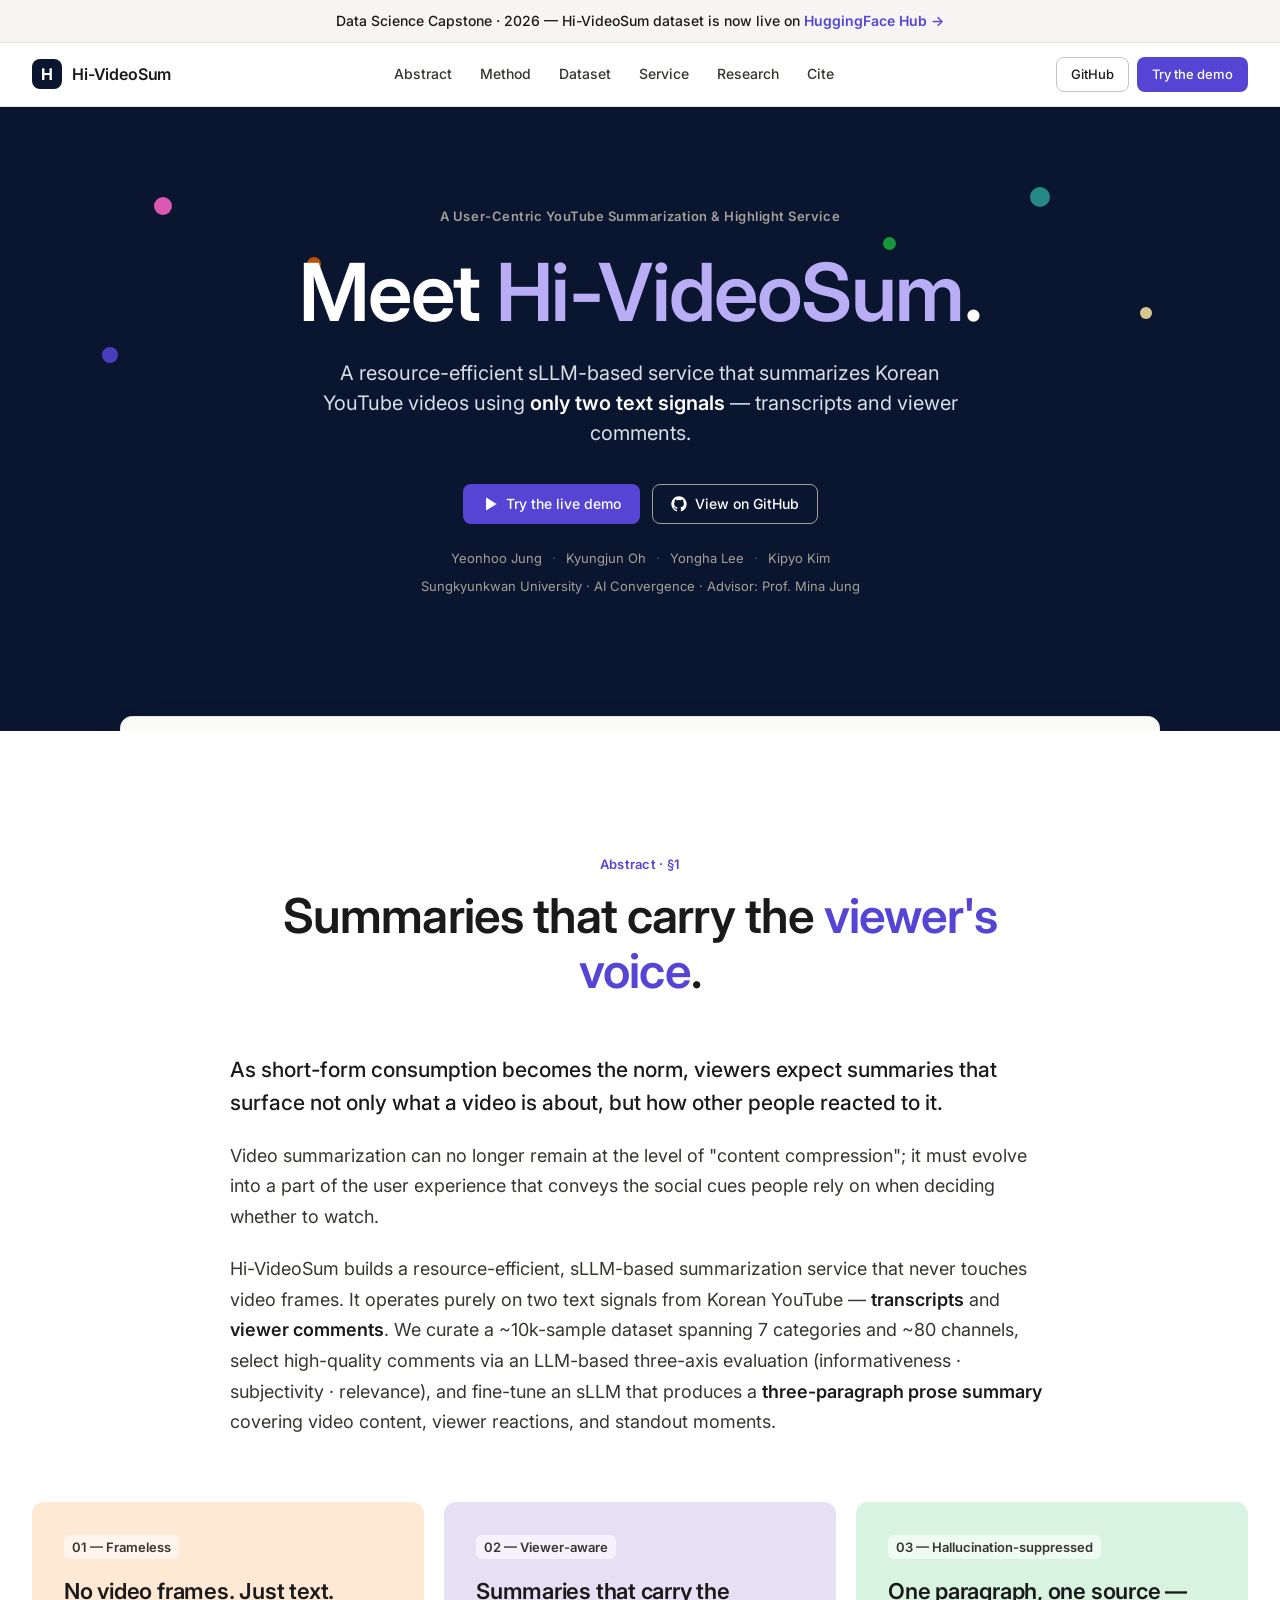
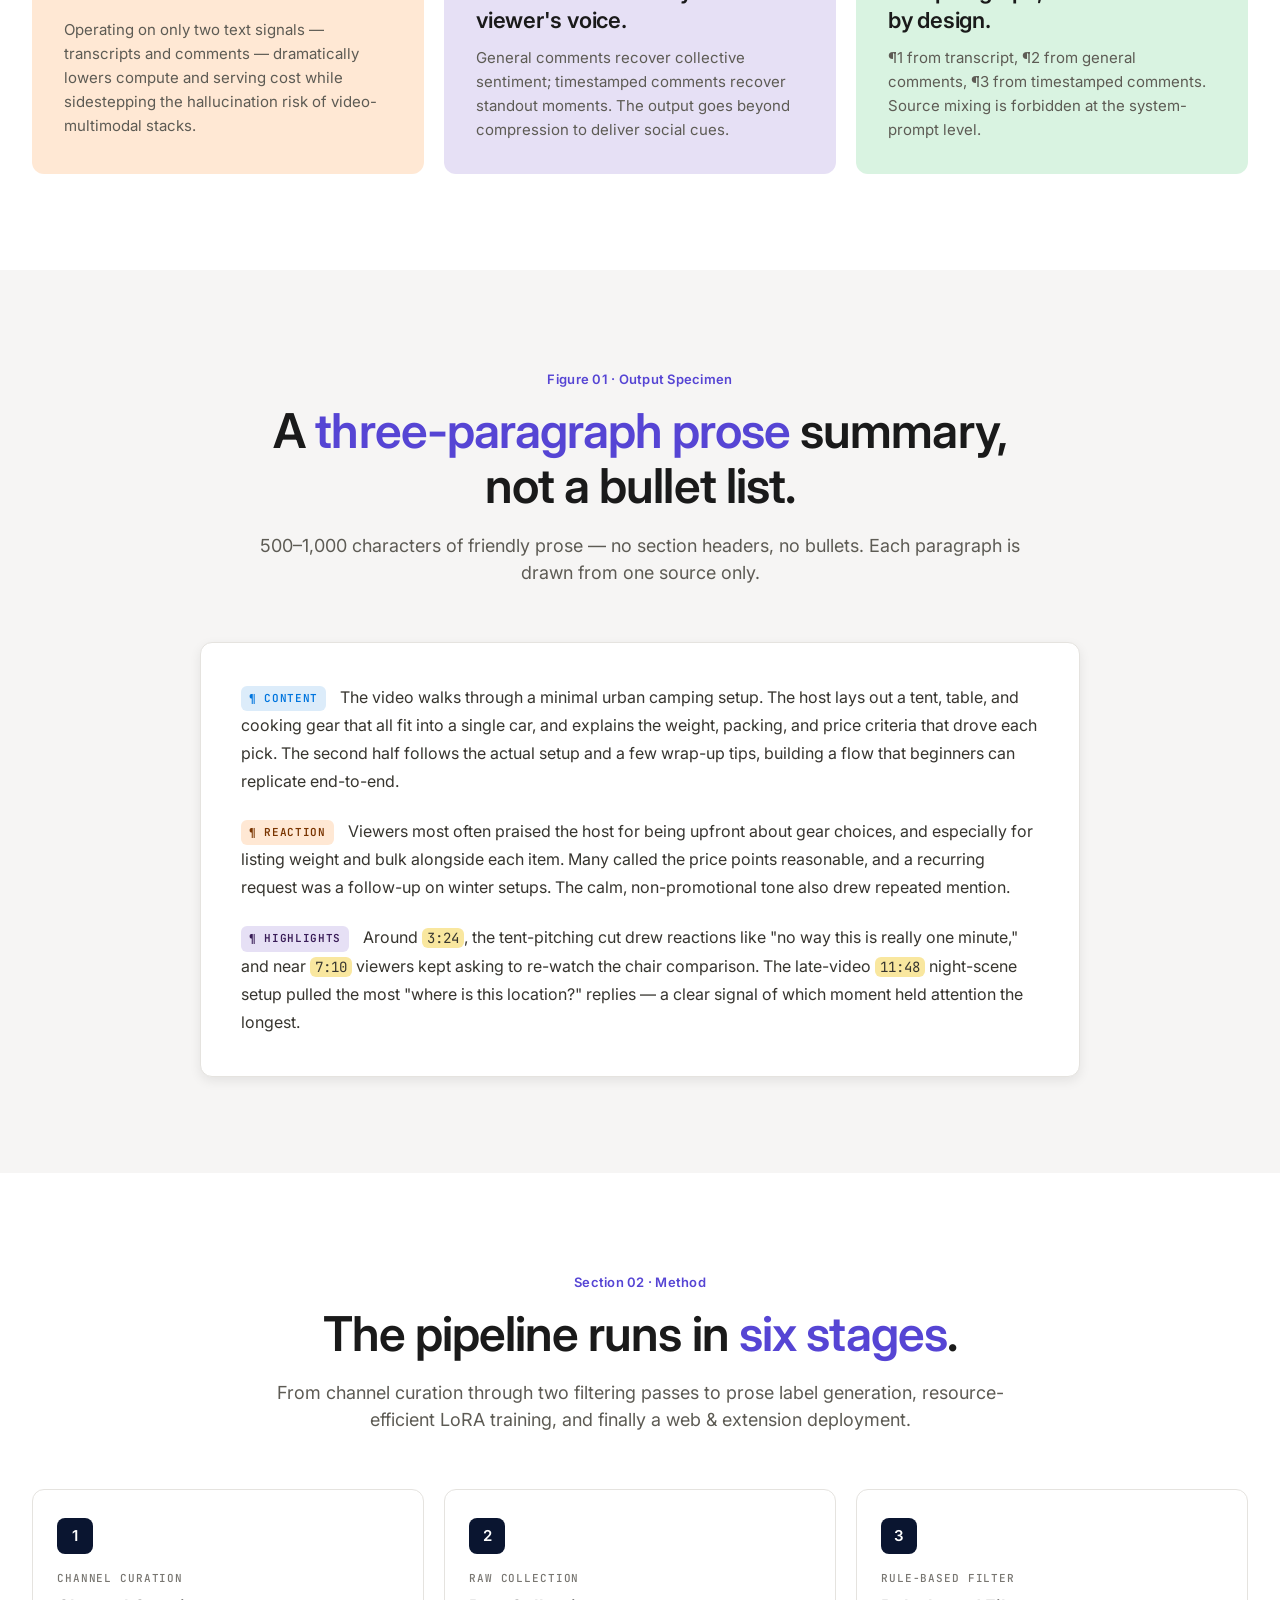
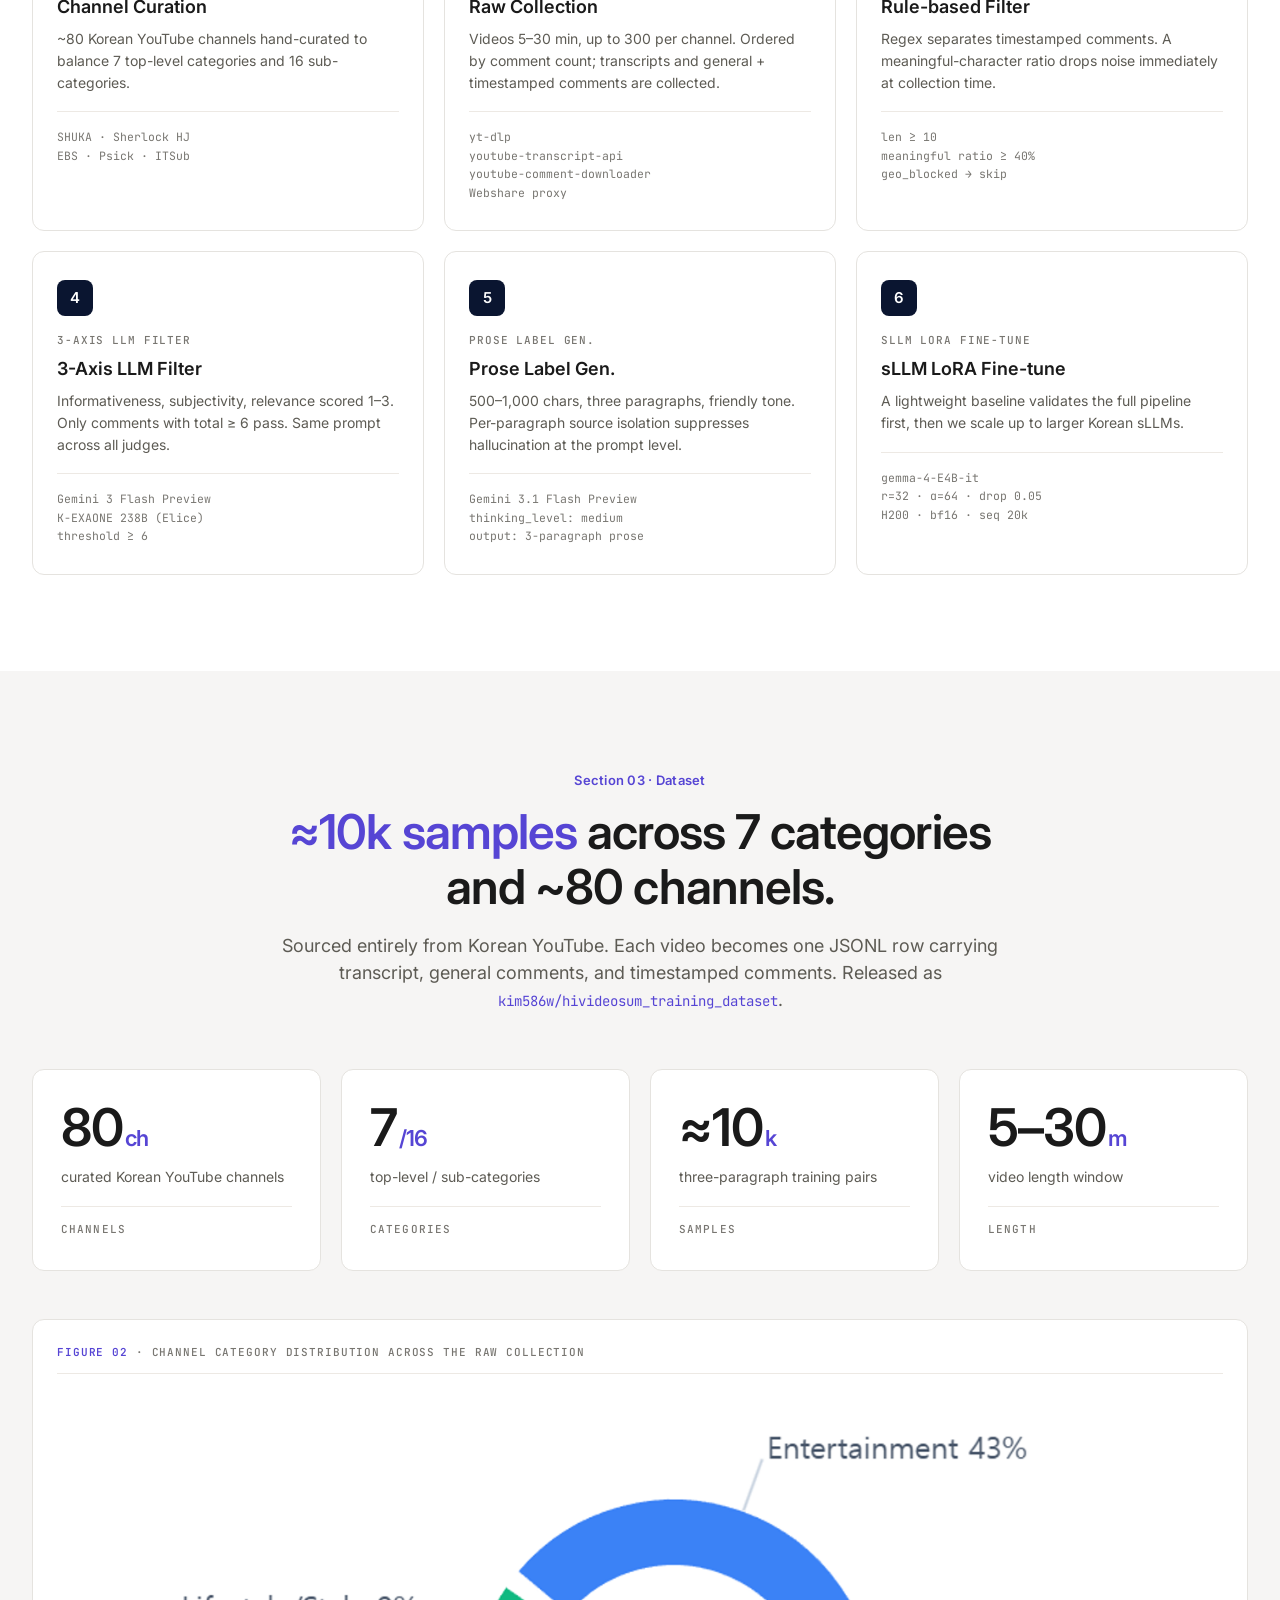
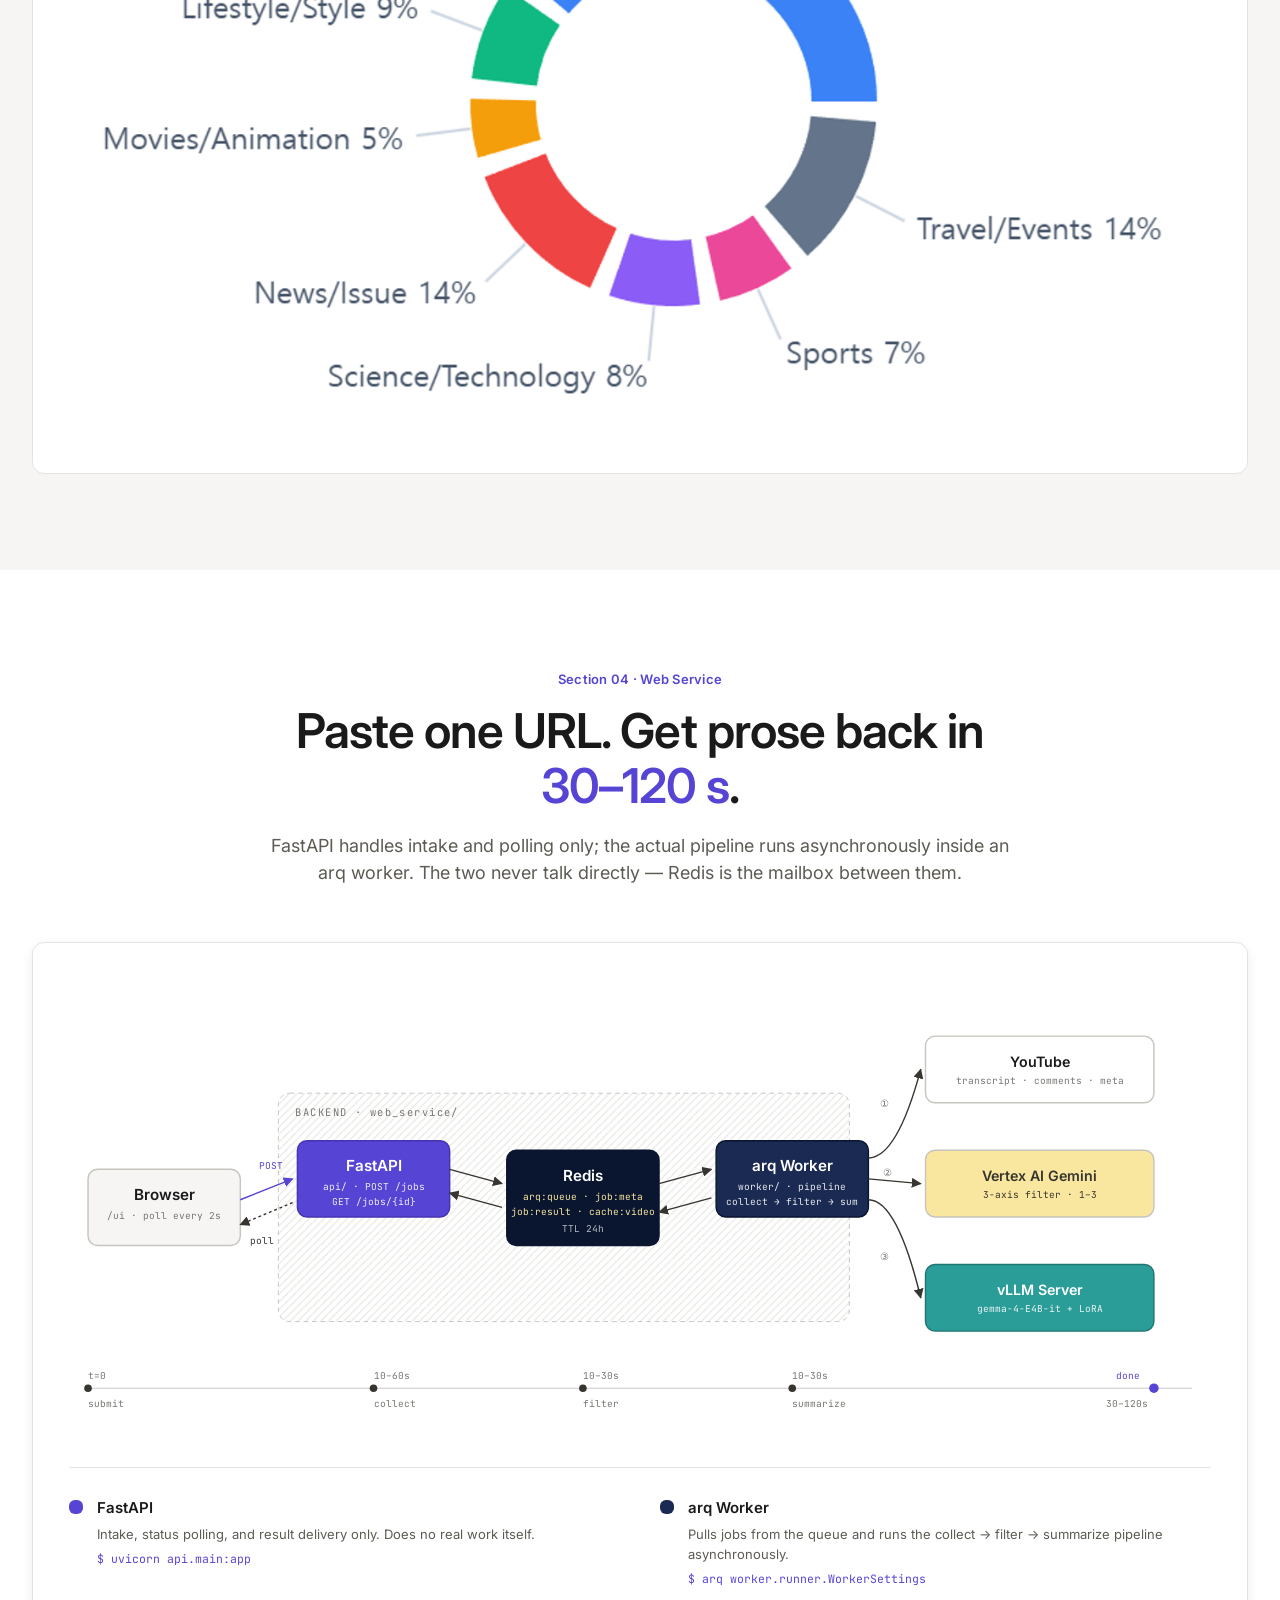
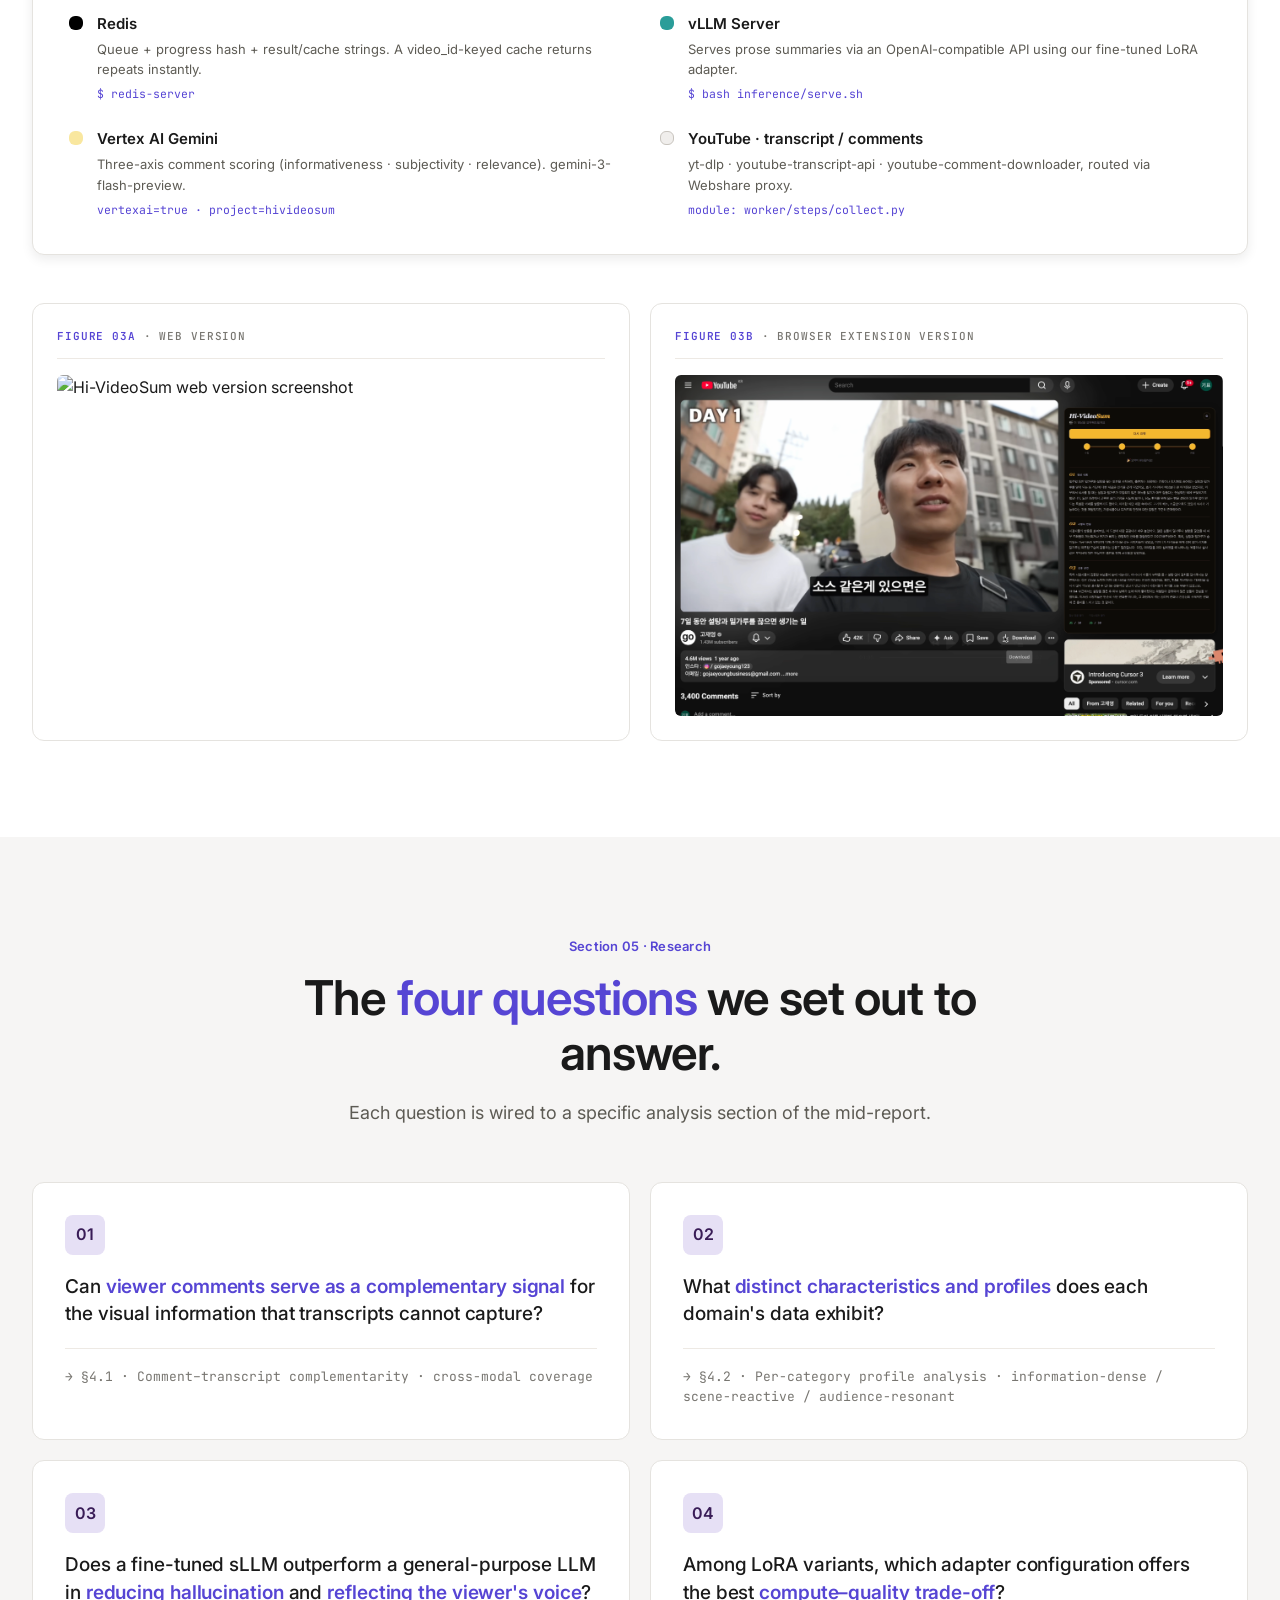
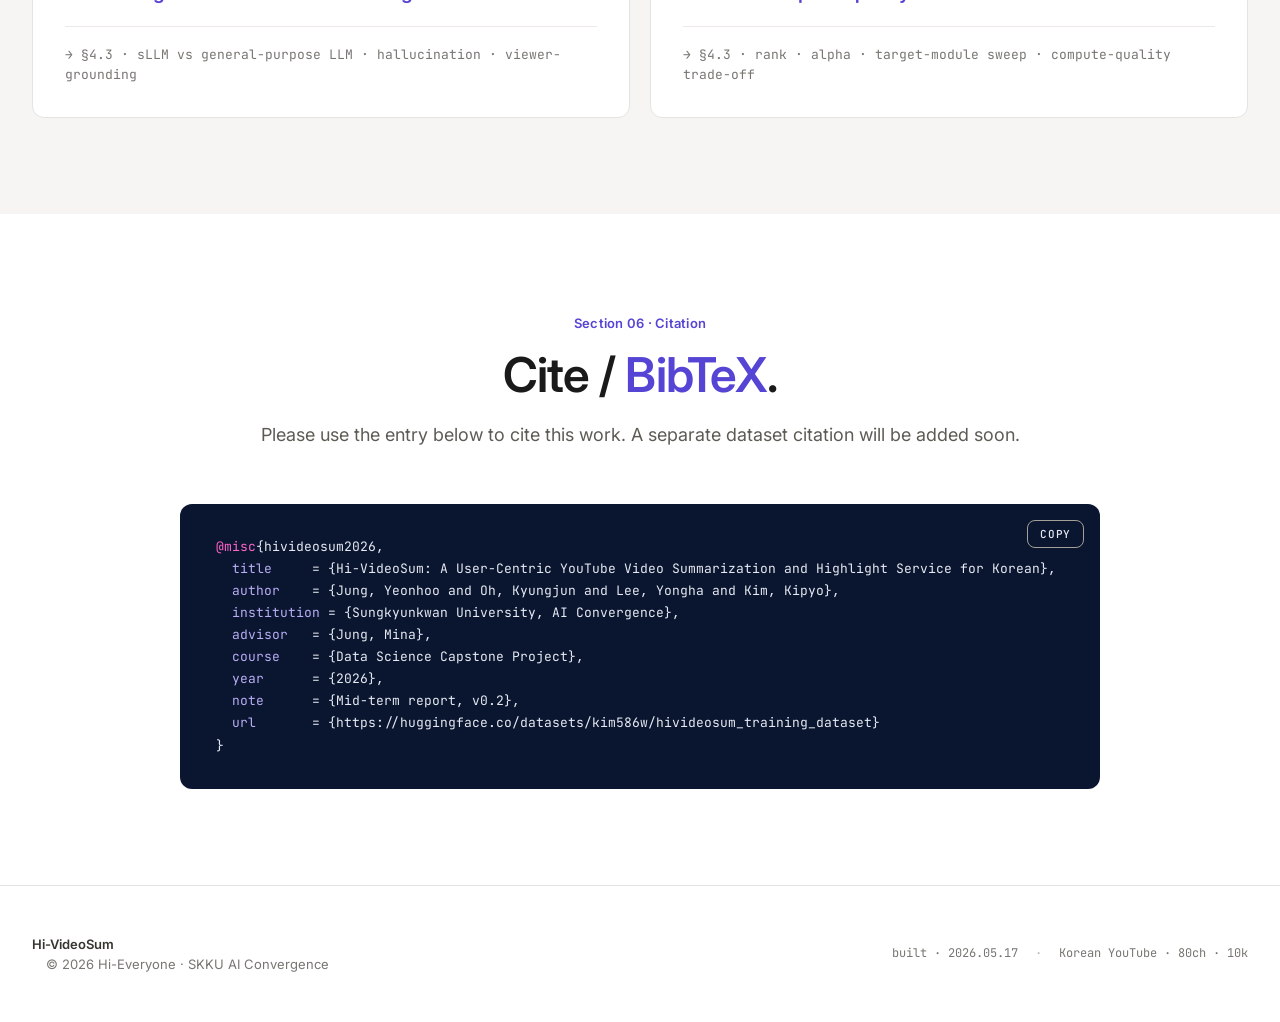
==== commit 193d20be: "redesign(page): rebuild project page with Notion design system - Navy hero band with purple primary " ====
--- a/docs/page/index.html
+++ b/docs/page/index.html
@@ -7,899 +7,652 @@
 <meta name="description" content="A resource-efficient sLLM-based service that summarizes Korean YouTube videos using only two text signals: transcripts and viewer comments.">
 <link rel="preconnect" href="https://fonts.googleapis.com">
 <link rel="preconnect" href="https://fonts.gstatic.com" crossorigin>
-<link href="https://fonts.googleapis.com/css2?family=Fraunces:ital,opsz,wght@0,9..144,300;0,9..144,400;0,9..144,500;0,9..144,600;0,9..144,700;0,9..144,900;1,9..144,400&family=IBM+Plex+Sans+KR:wght@300;400;500;600;700&family=JetBrains+Mono:wght@400;500;600&family=Noto+Serif+KR:wght@300;400;500;600;700;900&display=swap" rel="stylesheet">
+<link href="https://fonts.googleapis.com/css2?family=Inter:wght@400;500;600;700&family=IBM+Plex+Sans+KR:wght@400;500;600;700&family=JetBrains+Mono:wght@400;500;600&display=swap" rel="stylesheet">
 <style>
   :root{
-    --paper:#F4ECD8;
-    --paper-deep:#EDE2C7;
-    --paper-soft:#F9F2DF;
-    --ink:#1A1410;
-    --ink-soft:#3D332A;
-    --ink-muted:#7C6F5E;
-    --rule:#1A1410;
-    --rule-thin:#1A141033;
-    --accent:#C4391C;
-    --accent-deep:#8E2812;
-    --highlight:#E8C547;
-    --teal:#2C5F5D;
-    --blue:#1D3A6E;
-    --grid-line:#1A14101A;
-    --shadow:0 1px 0 #1A141022;
+    /* ── Notion design tokens ── */
+    --primary:#5645d4;
+    --primary-pressed:#4534b3;
+    --on-primary:#ffffff;
+    --brand-navy:#0a1530;
+    --brand-navy-deep:#070f24;
+    --brand-navy-mid:#1a2a52;
+    --link-blue:#0075de;
+    --brand-orange:#dd5b00;
+    --brand-orange-deep:#793400;
+    --brand-pink:#ff64c8;
+    --brand-purple-800:#391c57;
+    --brand-teal:#2a9d99;
+    --brand-green:#1aae39;
+    --tint-peach:#ffe8d4;
+    --tint-rose:#fde0ec;
+    --tint-mint:#d9f3e1;
+    --tint-lavender:#e6e0f5;
+    --tint-sky:#dcecfa;
+    --tint-yellow:#fef7d6;
+    --tint-yellow-bold:#f9e79f;
+    --tint-cream:#f8f5e8;
+    --tint-gray:#f0eeec;
+    --canvas:#ffffff;
+    --surface:#f6f5f4;
+    --surface-soft:#fafaf9;
+    --hairline:#e5e3df;
+    --hairline-soft:#ede9e4;
+    --hairline-strong:#c8c4be;
+    --ink-deep:#000000;
+    --ink:#1a1a1a;
+    --charcoal:#37352f;
+    --slate:#5d5b54;
+    --steel:#787671;
+    --stone:#a4a097;
+    --muted:#bbb8b1;
+    --on-dark:#ffffff;
+    --on-dark-muted:#a4a097;
+
+    --r-sm:6px;
+    --r-md:8px;
+    --r-lg:12px;
+    --r-xl:16px;
+    --r-full:9999px;
+
+    --shadow-card:rgba(15,15,15,0.08) 0px 4px 12px 0px;
+    --shadow-mockup:rgba(15,15,15,0.20) 0px 24px 48px -8px;
   }
   *{margin:0;padding:0;box-sizing:border-box}
   html{scroll-behavior:smooth;-webkit-text-size-adjust:100%}
   body{
-    background:var(--paper);
+    background:var(--canvas);
     color:var(--ink);
-    font-family:'IBM Plex Sans KR','Inter',sans-serif;
+    font-family:'Inter','IBM Plex Sans KR',-apple-system,system-ui,'Segoe UI',Helvetica,sans-serif;
     font-weight:400;
-    line-height:1.6;
-    font-feature-settings:"ss01","cv11";
+    line-height:1.55;
+    -webkit-font-smoothing:antialiased;
     overflow-x:hidden;
+  }
+  .mono{font-family:'JetBrains Mono',monospace}
+  .container{max-width:1280px;margin:0 auto;padding:0 32px}
+
+  /* ───── Promo banner ───── */
+  .promo-banner{
+    background:var(--surface);
+    color:var(--ink);
+    font-size:14px;font-weight:500;
+    text-align:center;
+    padding:10px 16px;
+    border-bottom:1px solid var(--hairline);
+  }
+  .promo-banner a{color:var(--primary);text-decoration:none;font-weight:600}
+  .promo-banner a:hover{text-decoration:underline}
+
+  /* ───── Top nav ───── */
+  .topnav{
+    position:sticky;top:0;z-index:50;
+    background:var(--canvas);
+    border-bottom:1px solid var(--hairline);
+    height:64px;
+    display:flex;align-items:center;
+  }
+  .topnav-inner{
+    max-width:1280px;margin:0 auto;width:100%;
+    padding:0 32px;
+    display:flex;align-items:center;justify-content:space-between;
+  }
+  .brand{display:flex;align-items:center;gap:10px;text-decoration:none;color:var(--ink)}
+  .brand .logo{
+    width:30px;height:30px;border-radius:var(--r-md);
+    background:var(--brand-navy);
+    color:#fff;
+    display:flex;align-items:center;justify-content:center;
+    font-weight:700;font-size:16px;
+  }
+  .brand .name{font-weight:600;font-size:16px;letter-spacing:-.01em}
+  .nav-links{display:flex;align-items:center;gap:4px}
+  .nav-links a{
+    color:var(--charcoal);
+    text-decoration:none;
+    font-size:14px;font-weight:500;
+    padding:8px 12px;border-radius:var(--r-sm);
+    transition:background .15s;
+  }
+  .nav-links a:hover{background:var(--surface)}
+  .nav-actions{display:flex;align-items:center;gap:8px}
+
+  /* ───── Buttons ───── */
+  .btn{
+    display:inline-flex;align-items:center;gap:8px;
+    font-family:inherit;
+    font-size:14px;font-weight:500;line-height:1.3;
+    padding:10px 18px;
+    border-radius:var(--r-md);
+    text-decoration:none;
+    border:1px solid transparent;
+    cursor:pointer;
+    transition:background .15s,border-color .15s,transform .15s;
+  }
+  .btn .ico{width:16px;height:16px;flex-shrink:0;display:inline-block}
+  .btn .ico svg{width:100%;height:100%;display:block}
+  .btn-primary{background:var(--primary);color:var(--on-primary)}
+  .btn-primary:hover{background:var(--primary-pressed)}
+  .btn-dark{background:var(--ink-deep);color:var(--on-dark)}
+  .btn-dark:hover{background:#222}
+  .btn-secondary{background:transparent;color:var(--ink);border-color:var(--hairline-strong)}
+  .btn-secondary:hover{background:var(--surface)}
+  .btn-on-dark{background:var(--on-dark);color:var(--ink)}
+  .btn-on-dark:hover{background:#f0f0f0}
+  .btn-secondary-on-dark{background:transparent;color:var(--on-dark);border-color:var(--on-dark-muted)}
+  .btn-secondary-on-dark:hover{background:rgba(255,255,255,.08)}
+  .btn-sm{padding:8px 14px;font-size:13px}
+
+  /* ───── Hero band ───── */
+  .hero{
     position:relative;
-  }
-  /* paper grain overlay */
-  body::before{
-    content:"";
-    position:fixed;inset:0;pointer-events:none;z-index:1;
-    background-image:
-      radial-gradient(circle at 15% 25%, rgba(196,57,28,.04) 0%, transparent 40%),
-      radial-gradient(circle at 85% 75%, rgba(29,58,110,.03) 0%, transparent 40%);
-    mix-blend-mode:multiply;
-  }
-  body::after{
-    content:"";
-    position:fixed;inset:0;pointer-events:none;z-index:2;opacity:.4;
-    background-image:url("data:image/svg+xml;utf8,<svg xmlns='http://www.w3.org/2000/svg' width='200' height='200'><filter id='n'><feTurbulence baseFrequency='0.9' numOctaves='2' seed='3'/><feColorMatrix values='0 0 0 0 0.1 0 0 0 0 0.08 0 0 0 0 0.06 0 0 0 0.06 0'/></filter><rect width='200' height='200' filter='url(%23n)'/></svg>");
-    mix-blend-mode:multiply;
-  }
-
-  .display{font-family:'Fraunces','Noto Serif KR',serif;font-optical-sizing:auto;letter-spacing:-0.02em;font-weight:400}
-  .serif{font-family:'Noto Serif KR','Fraunces',serif}
-  .mono{font-family:'JetBrains Mono',monospace;font-feature-settings:"zero","ss01"}
-  .small-caps{font-variant:all-small-caps;letter-spacing:.18em;font-weight:500}
-
-  /* ───── Top bar ───── */
-  .topbar{
-    position:relative;z-index:10;
-    border-bottom:1px solid var(--rule);
-    padding:14px 32px;
-    display:flex;justify-content:space-between;align-items:baseline;
-    background:var(--paper);
-    font-size:11px;
-  }
-  .topbar .mono{font-size:11px;letter-spacing:.05em;color:var(--ink-soft)}
-  .topbar .right{display:flex;gap:18px}
-  .topbar a{color:var(--ink-soft);text-decoration:none;border-bottom:1px solid transparent;transition:border-color .2s}
-  .topbar a:hover{border-bottom-color:var(--accent);color:var(--accent)}
-
-  /* ───── Hero ───── */
-  .hero{
-    position:relative;z-index:5;
-    padding:80px 32px 64px;
-    max-width:1280px;margin:0 auto;
+    background:var(--brand-navy);
+    color:var(--on-dark);
+    padding:96px 32px 0;
+    overflow:hidden;
+  }
+  /* decorative sticky-note dots */
+  .hero .dot{position:absolute;border-radius:var(--r-full);opacity:.85;filter:blur(.3px)}
+  .hero .dot.d1{width:18px;height:18px;background:var(--brand-pink);top:90px;left:12%}
+  .hero .dot.d2{width:14px;height:14px;background:var(--brand-orange);top:150px;left:24%}
+  .hero .dot.d3{width:20px;height:20px;background:var(--brand-teal);top:80px;right:18%}
+  .hero .dot.d4{width:12px;height:12px;background:var(--tint-yellow-bold);top:200px;right:10%}
+  .hero .dot.d5{width:16px;height:16px;background:var(--primary);top:240px;left:8%}
+  .hero .dot.d6{width:13px;height:13px;background:var(--brand-green);top:130px;right:30%}
+  .hero-inner{
+    position:relative;z-index:2;
+    max-width:920px;margin:0 auto;
+    text-align:center;
+  }
+  .hero-eyebrow{
+    display:inline-block;
+    font-size:13px;font-weight:600;
+    letter-spacing:.04em;
+    color:var(--on-dark-muted);
+    margin-bottom:24px;
+  }
+  .hero h1{
+    font-size:clamp(44px,7vw,80px);
+    font-weight:600;
+    line-height:1.05;
+    letter-spacing:-.02em;
+    margin-bottom:24px;
+  }
+  .hero h1 .accent{color:#b9aef5}
+  .hero-sub{
+    font-size:clamp(17px,2vw,20px);
+    font-weight:400;
+    line-height:1.5;
+    color:#d9dee8;
+    max-width:680px;margin:0 auto 36px;
+  }
+  .hero-sub em{font-style:normal;color:#fff;font-weight:600}
+  .hero-actions{
+    display:flex;flex-wrap:wrap;gap:12px;justify-content:center;
+    margin-bottom:24px;
   }
   .hero-meta{
-    display:flex;gap:28px;
-    margin-bottom:56px;
-    font-size:11px;letter-spacing:.15em;text-transform:uppercase;
-    color:var(--ink-muted);
-    border-bottom:1px solid var(--rule-thin);
-    padding-bottom:14px;
-  }
-  .hero-meta span:first-child{color:var(--accent);font-weight:600}
-  .hero h1{
-    font-family:'Fraunces','Noto Serif KR',serif;
-    font-size:clamp(48px,7.5vw,108px);
-    line-height:.94;
-    letter-spacing:-0.035em;
-    font-weight:400;
+    font-size:13px;color:var(--on-dark-muted);
+    margin-bottom:64px;
+  }
+  .hero-meta .sep{margin:0 10px;opacity:.5}
+  /* workspace mockup card */
+  .mockup-card{
+    position:relative;z-index:2;
+    max-width:1040px;margin:0 auto;
+    transform:translateY(56px);
+    background:var(--canvas);
+    border:1px solid var(--hairline);
+    border-radius:var(--r-lg) var(--r-lg) 0 0;
+    box-shadow:var(--shadow-mockup);
+    overflow:hidden;
+  }
+  .mockup-bar{
+    display:flex;align-items:center;gap:8px;
+    padding:12px 16px;
+    border-bottom:1px solid var(--hairline);
+    background:var(--surface-soft);
+  }
+  .mockup-bar .tl{width:11px;height:11px;border-radius:var(--r-full)}
+  .mockup-bar .tl.r{background:#ff5f57}
+  .mockup-bar .tl.y{background:#febc2e}
+  .mockup-bar .tl.g{background:#28c840}
+  .mockup-bar .url{
+    margin-left:12px;
+    font-family:'JetBrains Mono',monospace;
+    font-size:12px;color:var(--steel);
+  }
+  .mockup-card img{width:100%;display:block}
+
+  /* ───── Sections ───── */
+  section{padding:96px 0}
+  section.surface{background:var(--surface)}
+  .section-head{max-width:760px;margin:0 auto 56px;text-align:center}
+  .section-eyebrow{
+    display:inline-block;
+    font-size:13px;font-weight:600;letter-spacing:.02em;
+    color:var(--primary);
+    margin-bottom:14px;
+  }
+  .section-title{
+    font-size:clamp(32px,4.5vw,48px);
+    font-weight:600;line-height:1.15;
+    letter-spacing:-.02em;
     color:var(--ink);
-    margin-bottom:32px;
-  }
-  .hero h1 .accent{color:var(--accent);font-style:italic;font-weight:500}
-  .hero h1 .sub{
-    display:block;
-    font-family:'Noto Serif KR',serif;
-    font-size:clamp(22px,2.6vw,38px);
-    font-weight:300;
-    line-height:1.25;
-    color:var(--ink-soft);
-    letter-spacing:-0.015em;
-    margin-top:24px;
-    max-width:920px;
-  }
-  .hero-tagline{
-    font-size:13px;
-    letter-spacing:.08em;
-    color:var(--ink-muted);
-    font-weight:500;
-    text-transform:uppercase;
-    margin-bottom:8px;
-  }
-
-  /* authors */
-  .authors{
-    margin-top:48px;
-    display:flex;flex-wrap:wrap;gap:4px 0;
-    align-items:baseline;
-    font-size:17px;
-    color:var(--ink);
-    font-family:'Noto Serif KR',serif;
-    line-height:1.9;
-  }
-  .author{
-    display:inline-flex;align-items:baseline;
-    padding-right:18px;
-  }
-  .author + .author::before{
-    content:"·";
-    color:var(--ink-muted);
-    margin-right:18px;
-    padding-left:0;
-  }
-  .author.lead::after{
-    content:"†";
-    color:var(--accent);
-    font-size:.75em;
-    vertical-align:super;
-    margin-left:2px;
-  }
-  .affiliations{
+  }
+  .section-title em{font-style:normal;color:var(--primary)}
+  .section-kicker{
+    font-size:18px;line-height:1.5;
+    color:var(--slate);
     margin-top:18px;
-    font-size:13px;
-    color:var(--ink-muted);
-    font-style:italic;
-    font-family:'Noto Serif KR',serif;
-  }
-  .affiliations .institution{color:var(--ink-soft);font-style:normal}
-  .affiliations .sep{margin:0 12px;color:var(--ink-muted)}
-
-  /* action buttons */
-  .actions{
-    margin-top:48px;
-    display:flex;flex-wrap:wrap;gap:10px;
-  }
-  .btn{
-    display:inline-flex;align-items:center;gap:10px;
-    padding:11px 20px;
-    background:var(--ink);
-    color:var(--paper-soft);
-    border:1px solid var(--ink);
-    text-decoration:none;
-    font-size:13px;
-    font-weight:500;
-    letter-spacing:.02em;
-    transition:all .25s cubic-bezier(.2,.7,.2,1);
-    border-radius:0;
-  }
-  .btn:hover{background:var(--accent);border-color:var(--accent);transform:translateY(-1px)}
-  .btn.ghost{background:transparent;color:var(--ink)}
-  .btn.ghost:hover{background:var(--ink);color:var(--paper-soft)}
-  .btn .ico{width:14px;height:14px;display:inline-block;flex-shrink:0}
-  .btn .ico svg{width:100%;height:100%;display:block}
-
-  /* ───── Section scaffolding ───── */
-  section{
-    position:relative;z-index:5;
-    padding:88px 32px;
-    border-top:1px solid var(--rule);
-  }
-  section.deep{background:var(--paper-deep)}
-  .container{max-width:1280px;margin:0 auto}
-  .section-head{
-    display:grid;
-    grid-template-columns:180px 1fr;
-    gap:48px;
-    margin-bottom:56px;
-    align-items:start;
-  }
-  .section-num{
-    font-family:'Fraunces',serif;
-    font-size:90px;
-    line-height:.85;
-    font-style:italic;
-    font-weight:300;
-    color:var(--accent);
-    letter-spacing:-.04em;
-  }
-  .section-num small{
-    display:block;
+  }
+
+  /* ───── Abstract ───── */
+  .abstract-body{
+    max-width:820px;margin:0 auto;
+    font-size:18px;line-height:1.7;
+    color:var(--charcoal);
+  }
+  .abstract-body p + p{margin-top:1.2em}
+  .abstract-body em{font-style:normal;font-weight:600;color:var(--ink)}
+  .abstract-body .lede{font-size:21px;line-height:1.55;color:var(--ink);font-weight:500}
+
+  /* ───── Pillars (pastel feature cards) ───── */
+  .pillars{
+    display:grid;grid-template-columns:repeat(3,1fr);
+    gap:20px;margin-top:64px;
+  }
+  .pillar{
+    border-radius:var(--r-lg);
+    padding:32px;
+    color:var(--charcoal);
+  }
+  .pillar.peach{background:var(--tint-peach)}
+  .pillar.lavender{background:var(--tint-lavender)}
+  .pillar.mint{background:var(--tint-mint)}
+  .pillar .tag{
+    display:inline-block;
+    font-size:13px;font-weight:600;
+    border-radius:var(--r-sm);
+    padding:2px 8px;margin-bottom:18px;
+    background:rgba(255,255,255,.6);
+    color:var(--charcoal);
+  }
+  .pillar h3{
+    font-size:22px;font-weight:600;line-height:1.3;
+    letter-spacing:-.01em;
+    margin-bottom:12px;color:var(--ink);
+  }
+  .pillar p{font-size:15px;line-height:1.6;color:var(--slate)}
+
+  /* ───── Specimen ───── */
+  .specimen{
+    max-width:880px;margin:0 auto;
+    background:var(--canvas);
+    border:1px solid var(--hairline);
+    border-radius:var(--r-lg);
+    padding:40px;
+    box-shadow:var(--shadow-card);
+  }
+  .specimen p{
+    font-size:16px;line-height:1.75;color:var(--charcoal);
+  }
+  .specimen p + p{margin-top:22px}
+  .para-label{
+    display:inline-block;
     font-family:'JetBrains Mono',monospace;
-    font-style:normal;
-    font-size:11px;
-    color:var(--ink-muted);
-    letter-spacing:.18em;
-    margin-bottom:8px;
-    font-weight:500;
-  }
-  .section-title{
-    font-family:'Fraunces','Noto Serif KR',serif;
-    font-size:clamp(34px,4.6vw,56px);
-    line-height:1.04;
-    letter-spacing:-.025em;
-    font-weight:400;
-    color:var(--ink);
-  }
-  .section-title em{font-style:italic;color:var(--accent);font-weight:500}
-  .section-kicker{
-    font-family:'Noto Serif KR',serif;
-    font-size:17px;
-    color:var(--ink-soft);
-    line-height:1.6;
-    margin-top:18px;
-    max-width:720px;
-  }
-
-  /* ───── Abstract ───── */
-  .abstract-grid{
-    display:grid;
-    grid-template-columns:180px 1fr 1fr;
-    gap:48px;
-    align-items:start;
-  }
-  .abstract-label{
+    font-size:11px;font-weight:600;
+    letter-spacing:.06em;
+    border-radius:var(--r-sm);
+    padding:3px 8px;margin-right:10px;
+    vertical-align:middle;
+  }
+  .para-label.content{background:var(--tint-sky);color:var(--link-blue)}
+  .para-label.reaction{background:var(--tint-peach);color:var(--brand-orange-deep)}
+  .para-label.highlights{background:var(--tint-lavender);color:var(--brand-purple-800)}
+  .specimen .ts{
+    background:var(--tint-yellow-bold);
+    border-radius:var(--r-sm);
+    padding:1px 5px;
     font-family:'JetBrains Mono',monospace;
-    font-size:11px;
-    color:var(--ink-muted);
-    letter-spacing:.18em;
-    text-transform:uppercase;
-    border-top:2px solid var(--ink);
-    padding-top:14px;
-  }
-  .abstract-body{
-    font-family:'Noto Serif KR',serif;
-    font-size:17px;
-    line-height:1.82;
-    color:var(--ink);
-    border-top:2px solid var(--ink);
-    padding-top:14px;
-  }
-  .abstract-body p + p{margin-top:1em;text-indent:1.4em}
-  .abstract-body .drop{
-    float:left;
-    font-family:'Fraunces',serif;
-    font-size:62px;
-    line-height:.85;
-    font-weight:500;
-    color:var(--accent);
-    margin:6px 10px -2px 0;
-    font-style:italic;
-  }
-
-  /* ───── Pillars ───── */
-  .pillars{
-    display:grid;
-    grid-template-columns:repeat(3,1fr);
-    gap:1px;
-    margin-top:64px;
-    background:var(--rule);
-    border:1px solid var(--rule);
-  }
-  .pillar{
-    background:var(--paper);
-    padding:36px 28px;
-  }
-  .pillar .num{
-    font-family:'JetBrains Mono',monospace;
-    font-size:11px;
-    color:var(--accent);
-    letter-spacing:.2em;
-    font-weight:600;
-  }
-  .pillar h3{
-    font-family:'Fraunces','Noto Serif KR',serif;
-    font-size:24px;
-    font-weight:500;
-    line-height:1.2;
-    margin:14px 0 14px;
-    letter-spacing:-.015em;
-  }
-  .pillar p{
-    font-size:14px;
-    color:var(--ink-soft);
-    line-height:1.65;
+    font-size:.88em;color:var(--charcoal);
   }
 
   /* ───── Pipeline ───── */
-  .pipeline-wrap{
-    margin-top:24px;
-    overflow:hidden;
-  }
   .pipeline{
-    display:grid;
-    grid-template-columns:repeat(6,1fr);
-    gap:0;
-    border:1px solid var(--rule);
-    background:var(--rule);
+    display:grid;grid-template-columns:repeat(3,1fr);
+    gap:20px;margin-top:8px;
   }
   .pipe-step{
-    position:relative;
-    background:var(--paper-soft);
-    padding:30px 22px 28px;
-    min-height:240px;
+    background:var(--canvas);
+    border:1px solid var(--hairline);
+    border-radius:var(--r-lg);
+    padding:28px 24px;
     display:flex;flex-direction:column;
   }
-  .pipe-step + .pipe-step{border-left:1px solid var(--rule)}
   .pipe-step .step-num{
-    font-family:'Fraunces',serif;
-    font-style:italic;
-    font-size:42px;
-    line-height:1;
-    color:var(--accent);
-    font-weight:400;
-    margin-bottom:14px;
+    width:36px;height:36px;border-radius:var(--r-md);
+    background:var(--brand-navy);color:#fff;
+    display:flex;align-items:center;justify-content:center;
+    font-weight:600;font-size:15px;
+    margin-bottom:16px;
   }
   .pipe-step .step-tag{
     font-family:'JetBrains Mono',monospace;
-    font-size:10px;
-    color:var(--ink-muted);
-    letter-spacing:.16em;
-    text-transform:uppercase;
-    margin-bottom:10px;
-    font-weight:500;
+    font-size:11px;font-weight:500;
+    letter-spacing:.08em;text-transform:uppercase;
+    color:var(--steel);margin-bottom:8px;
   }
   .pipe-step h4{
-    font-family:'Noto Serif KR',serif;
-    font-size:17px;
-    font-weight:600;
-    line-height:1.25;
-    margin-bottom:10px;
-    color:var(--ink);
-  }
-  .pipe-step p{
-    font-size:12.5px;
-    color:var(--ink-soft);
-    line-height:1.55;
-  }
-  .pipe-step::after{
-    content:"";
-    position:absolute;
-    top:46px;right:-9px;
-    width:16px;height:16px;
-    border-top:1px solid var(--ink);
-    border-right:1px solid var(--ink);
-    transform:rotate(45deg);
-    background:var(--paper-soft);
-    z-index:3;
-  }
-  .pipe-step:last-child::after{display:none}
+    font-size:18px;font-weight:600;line-height:1.3;
+    margin-bottom:10px;color:var(--ink);
+  }
+  .pipe-step p{font-size:14px;line-height:1.55;color:var(--slate)}
   .pipe-step .step-detail{
-    margin-top:auto;
-    padding-top:14px;
-    border-top:1px dashed var(--rule-thin);
+    margin-top:auto;padding-top:16px;
+    border-top:1px solid var(--hairline-soft);
+    margin-top:18px;
     font-family:'JetBrains Mono',monospace;
-    font-size:10.5px;
-    color:var(--ink-muted);
-    letter-spacing:.02em;
-    line-height:1.5;
-  }
-
-  /* ───── Dataset stats ───── */
+    font-size:11.5px;line-height:1.6;
+    color:var(--steel);
+  }
+
+  /* ───── Stats ───── */
   .stats-grid{
-    display:grid;
-    grid-template-columns:repeat(4,1fr);
-    gap:1px;
-    background:var(--rule);
-    border:1px solid var(--rule);
-    margin-bottom:64px;
+    display:grid;grid-template-columns:repeat(4,1fr);
+    gap:20px;margin-bottom:48px;
   }
   .stat{
-    background:var(--paper);
-    padding:38px 28px;
-    display:flex;flex-direction:column;
-    gap:8px;
+    background:var(--canvas);
+    border:1px solid var(--hairline);
+    border-radius:var(--r-lg);
+    padding:32px 28px;
   }
   .stat .stat-num{
-    font-family:'Fraunces',serif;
-    font-size:64px;
-    line-height:.9;
-    font-weight:400;
-    color:var(--ink);
-    letter-spacing:-.03em;
-  }
-  .stat .stat-num .unit{
-    font-size:24px;
-    color:var(--accent);
-    font-style:italic;
-    margin-left:2px;
+    font-size:52px;font-weight:600;line-height:1;
+    letter-spacing:-.02em;color:var(--ink);
+  }
+  .stat .stat-num .unit{font-size:22px;color:var(--primary);margin-left:2px}
+  .stat .stat-detail{
+    font-size:14px;color:var(--slate);
+    margin-top:12px;
   }
   .stat .stat-label{
     font-family:'JetBrains Mono',monospace;
-    font-size:11px;
-    color:var(--ink-muted);
-    letter-spacing:.16em;
-    text-transform:uppercase;
-    margin-top:auto;
-    padding-top:14px;
-    border-top:1px solid var(--rule-thin);
-    font-weight:500;
-  }
-  .stat .stat-detail{
-    font-family:'Noto Serif KR',serif;
-    font-size:13px;
-    color:var(--ink-soft);
-    font-style:italic;
-  }
-
-  /* domain profile */
-  .domain-grid{
-    display:grid;
-    grid-template-columns:1fr 1fr 1fr;
-    gap:24px;
-  }
-  .domain-card{
-    border:1px solid var(--rule);
-    background:var(--paper);
-    padding:32px 28px;
-    position:relative;
-    display:flex;flex-direction:column;
-  }
-  .domain-card .badge{
-    position:absolute;top:0;right:0;
-    background:var(--ink);color:var(--paper-soft);
+    font-size:11px;font-weight:500;
+    letter-spacing:.1em;text-transform:uppercase;
+    color:var(--steel);
+    margin-top:18px;padding-top:14px;
+    border-top:1px solid var(--hairline-soft);
+  }
+
+  /* ───── Figures ───── */
+  figure.fig{
+    margin:0;
+    background:var(--canvas);
+    border:1px solid var(--hairline);
+    border-radius:var(--r-lg);
+    padding:24px;
+    overflow:hidden;
+  }
+  figure.fig figcaption{
     font-family:'JetBrains Mono',monospace;
-    font-size:10px;letter-spacing:.15em;
-    padding:6px 12px;
-  }
-  .domain-card h4{
-    font-family:'Fraunces','Noto Serif KR',serif;
-    font-size:28px;
-    font-weight:500;
-    line-height:1.15;
-    letter-spacing:-.015em;
-    margin-bottom:6px;
-  }
-  .domain-card .label{
-    font-family:'Noto Serif KR',serif;
-    font-style:italic;
-    color:var(--accent);
-    font-size:15px;
-    margin-bottom:18px;
-  }
-  .domain-card .traits{
-    margin-top:18px;
-    padding-top:18px;
-    border-top:1px dashed var(--rule-thin);
-    display:flex;flex-direction:column;gap:8px;
-  }
-  .trait{
-    display:flex;justify-content:space-between;
-    font-size:12.5px;
-    color:var(--ink-soft);
-  }
-  .trait .v{
-    font-family:'JetBrains Mono',monospace;
-    color:var(--ink);
-    font-weight:500;
-  }
-  .domain-card p{
-    font-size:14px;color:var(--ink-soft);line-height:1.65;
-  }
+    font-size:11px;font-weight:500;
+    letter-spacing:.08em;text-transform:uppercase;
+    color:var(--steel);
+    margin-bottom:16px;padding-bottom:12px;
+    border-bottom:1px solid var(--hairline-soft);
+  }
+  figure.fig figcaption b{color:var(--primary);font-weight:600}
+  figure.fig img{width:100%;height:auto;display:block;border-radius:var(--r-sm)}
 
   /* ───── Architecture ───── */
   .arch{
-    border:1px solid var(--rule);
-    background:var(--paper-soft);
-    padding:48px 36px;
-    position:relative;
-    overflow:hidden;
-  }
-  .arch-svg{
-    width:100%;
-    height:auto;
-    display:block;
-  }
+    background:var(--canvas);
+    border:1px solid var(--hairline);
+    border-radius:var(--r-lg);
+    padding:36px;
+    box-shadow:var(--shadow-card);
+  }
+  .arch-svg{width:100%;height:auto;display:block}
   .arch-legend{
-    margin-top:36px;
-    display:grid;
-    grid-template-columns:repeat(2,1fr);
-    gap:32px 48px;
-    padding-top:28px;
-    border-top:1px solid var(--rule);
+    margin-top:32px;padding-top:28px;
+    border-top:1px solid var(--hairline);
+    display:grid;grid-template-columns:repeat(2,1fr);
+    gap:24px 40px;
   }
   .leg-item{display:flex;gap:14px;align-items:flex-start}
   .leg-item .swatch{
     width:14px;height:14px;flex-shrink:0;margin-top:4px;
-    border:1px solid var(--ink);
-  }
-  .leg-item .swatch.api{background:var(--accent)}
-  .leg-item .swatch.worker{background:var(--blue)}
-  .leg-item .swatch.redis{background:var(--ink)}
-  .leg-item .swatch.vllm{background:var(--teal)}
-  .leg-item .swatch.gemini{background:var(--highlight)}
-  .leg-item .swatch.client{background:var(--paper-soft)}
-  .leg-item h5{
-    font-family:'Noto Serif KR',serif;
-    font-size:15px;
-    font-weight:600;
-    margin-bottom:4px;
-  }
-  .leg-item p{
-    font-size:12.5px;color:var(--ink-soft);line-height:1.55;
-  }
+    border-radius:var(--r-sm);
+  }
+  .leg-item .swatch.api{background:var(--primary)}
+  .leg-item .swatch.worker{background:var(--brand-navy-mid)}
+  .leg-item .swatch.redis{background:var(--ink-deep)}
+  .leg-item .swatch.vllm{background:var(--brand-teal)}
+  .leg-item .swatch.gemini{background:var(--tint-yellow-bold)}
+  .leg-item .swatch.client{background:var(--tint-gray);border:1px solid var(--hairline-strong)}
+  .leg-item h5{font-size:15px;font-weight:600;margin-bottom:4px;color:var(--ink)}
+  .leg-item p{font-size:13px;line-height:1.55;color:var(--slate)}
   .leg-item .cmd{
     font-family:'JetBrains Mono',monospace;
-    font-size:11px;color:var(--accent);
-    margin-top:4px;
+    font-size:11.5px;color:var(--primary);margin-top:6px;
   }
 
   /* ───── Research questions ───── */
-  .rq-list{display:flex;flex-direction:column}
+  .rq-list{display:grid;grid-template-columns:repeat(2,1fr);gap:20px}
   .rq{
-    display:grid;
-    grid-template-columns:120px 1fr 220px;
-    gap:32px;
-    padding:36px 0;
-    border-top:1px solid var(--rule);
-    align-items:start;
-  }
-  .rq:last-child{border-bottom:1px solid var(--rule)}
-  .rq-tag{
+    background:var(--canvas);
+    border:1px solid var(--hairline);
+    border-radius:var(--r-lg);
+    padding:32px;
+    display:flex;flex-direction:column;
+  }
+  .rq-num{
+    width:40px;height:40px;border-radius:var(--r-md);
+    background:var(--tint-lavender);color:var(--brand-purple-800);
+    display:flex;align-items:center;justify-content:center;
+    font-weight:600;font-size:16px;margin-bottom:18px;
+  }
+  .rq-q{
+    font-size:19px;line-height:1.45;font-weight:500;
+    color:var(--ink);letter-spacing:-.005em;
+  }
+  .rq-q em{font-style:normal;color:var(--primary);font-weight:600}
+  .rq-ref{
+    margin-top:auto;padding-top:18px;
+    border-top:1px solid var(--hairline-soft);margin-top:20px;
+    font-size:13px;line-height:1.55;color:var(--steel);
     font-family:'JetBrains Mono',monospace;
-    font-size:11px;
-    color:var(--accent);
-    letter-spacing:.16em;
-    font-weight:600;
-    text-transform:uppercase;
-  }
-  .rq-tag .big{
-    display:block;
-    font-family:'Fraunces',serif;
-    font-style:italic;
-    font-size:48px;
-    color:var(--ink);
-    line-height:1;
-    letter-spacing:-.03em;
-    margin-top:4px;
-  }
-  .rq-q{
-    font-family:'Noto Serif KR',serif;
-    font-size:22px;
-    line-height:1.42;
-    color:var(--ink);
-    font-weight:400;
-    letter-spacing:-.005em;
-  }
-  .rq-q em{color:var(--accent);font-style:italic;font-weight:500}
-  .rq-ref{
-    font-size:13px;
-    color:var(--ink-muted);
-    line-height:1.55;
-    font-family:'Noto Serif KR',serif;
-    font-style:italic;
-    border-left:2px solid var(--accent);
-    padding-left:14px;
-  }
-
-  /* ───── Output specimen ───── */
-  .specimen{
-    background:var(--paper-soft);
-    border:1px solid var(--rule);
-    padding:48px;
-    display:grid;
-    grid-template-columns:140px 1fr;
-    gap:36px;
-    margin-top:0;
-  }
-  .specimen-aside{
-    font-family:'JetBrains Mono',monospace;
-    font-size:11px;
-    letter-spacing:.16em;
-    color:var(--ink-muted);
-    text-transform:uppercase;
-    border-right:1px solid var(--rule-thin);
-    padding-right:24px;
-  }
-  .specimen-aside .title{
-    color:var(--accent);
-    font-weight:600;
-    margin-bottom:14px;
-  }
-  .specimen-body p{
-    font-family:'Noto Serif KR',serif;
-    font-size:15px;
-    line-height:1.85;
-    color:var(--ink);
-  }
-  .specimen-body p + p{margin-top:18px}
-  .specimen-body .para-label{
-    display:inline-block;
-    font-family:'JetBrains Mono',monospace;
-    font-size:10px;
-    background:var(--ink);
-    color:var(--paper-soft);
-    padding:3px 8px;
-    letter-spacing:.14em;
-    margin-right:8px;
-    vertical-align:middle;
-    font-weight:500;
-  }
-  .specimen-body .ts{
-    background:var(--highlight);
-    padding:0 4px;
-    color:var(--ink);
-    font-family:'JetBrains Mono',monospace;
-    font-size:.85em;
-    border-radius:2px;
-  }
-
-  /* ───── Team ───── */
-  .team-grid{
-    display:grid;
-    grid-template-columns:repeat(4,1fr);
-    gap:1px;
-    background:var(--rule);
-    border:1px solid var(--rule);
-  }
-  .member{
-    background:var(--paper);
-    padding:32px 24px;
-    display:flex;flex-direction:column;
-    align-items:flex-start;
-  }
-  .member .initial{
-    font-family:'Fraunces',serif;
-    font-size:64px;
-    line-height:.9;
-    font-style:italic;
-    font-weight:400;
-    color:var(--accent);
-    margin-bottom:18px;
-    letter-spacing:-.04em;
-  }
-  .member .m-name{
-    font-family:'Noto Serif KR',serif;
-    font-size:20px;
-    font-weight:600;
-    margin-bottom:4px;
-  }
-  .member .m-id{
-    font-family:'JetBrains Mono',monospace;
-    font-size:11px;
-    color:var(--ink-muted);
-    letter-spacing:.1em;
-  }
-  .member .m-role{
-    margin-top:auto;
-    padding-top:18px;
-    font-size:13px;
-    color:var(--ink-soft);
-    font-style:italic;
-    font-family:'Noto Serif KR',serif;
   }
 
   /* ───── Citation ───── */
   .bibtex{
-    background:var(--ink);
-    color:var(--paper-soft);
+    max-width:920px;margin:0 auto;
+    background:var(--brand-navy);
+    color:#e6eaf2;
+    border-radius:var(--r-lg);
     padding:32px 36px;
     font-family:'JetBrains Mono',monospace;
-    font-size:13px;
-    line-height:1.7;
-    white-space:pre;
-    overflow-x:auto;
+    font-size:13px;line-height:1.7;
+    white-space:pre;overflow-x:auto;
     position:relative;
-    border:1px solid var(--ink);
-  }
-  .bibtex .field{color:var(--highlight)}
-  .bibtex .val{color:var(--paper-soft)}
-  .bibtex .at{color:var(--accent-soft)}
+  }
+  .bibtex .field{color:#b9aef5}
+  .bibtex .val{color:#e6eaf2}
+  .bibtex .at{color:var(--brand-pink)}
   .copy-btn{
-    position:absolute;top:14px;right:14px;
-    background:transparent;
-    color:var(--paper-soft);
-    border:1px solid var(--paper-soft);
+    position:absolute;top:16px;right:16px;
+    background:transparent;color:#e6eaf2;
+    border:1px solid var(--on-dark-muted);
+    border-radius:var(--r-md);
     font-family:'JetBrains Mono',monospace;
-    font-size:11px;
-    padding:6px 12px;
-    cursor:pointer;
-    letter-spacing:.1em;
-    transition:all .2s;
-  }
-  .copy-btn:hover{background:var(--paper-soft);color:var(--ink)}
-  .copy-btn.copied{background:var(--highlight);color:var(--ink);border-color:var(--highlight)}
+    font-size:11px;font-weight:500;
+    padding:6px 12px;cursor:pointer;
+    letter-spacing:.06em;transition:all .15s;
+  }
+  .copy-btn:hover{background:rgba(255,255,255,.1)}
+  .copy-btn.copied{background:var(--primary);border-color:var(--primary);color:#fff}
 
   /* ───── Footer ───── */
   footer{
-    border-top:1px solid var(--rule);
-    padding:36px 32px;
-    background:var(--paper-deep);
-    position:relative;z-index:5;
+    background:var(--canvas);
+    border-top:1px solid var(--hairline);
+    padding:48px 0;
   }
   .foot-grid{
-    max-width:1280px;margin:0 auto;
-    display:grid;
-    grid-template-columns:1fr auto;
-    gap:24px;
-    align-items:baseline;
-    font-size:12px;
-    color:var(--ink-muted);
-  }
-  .foot-grid .mono{font-size:11px;letter-spacing:.1em}
-
-  /* ───── Marginalia (decorative) ───── */
-  .margin-mark{
-    position:absolute;
-    left:32px;top:32px;
-    font-family:'JetBrains Mono',monospace;
-    font-size:10px;letter-spacing:.2em;
-    color:var(--ink-muted);
-    text-transform:uppercase;
-    writing-mode:vertical-rl;
-    transform:rotate(180deg);
-  }
-
-  /* ───── reveal animation ───── */
-  .reveal{opacity:0;transform:translateY(20px);transition:opacity .9s cubic-bezier(.2,.7,.2,1),transform .9s cubic-bezier(.2,.7,.2,1)}
+    max-width:1280px;margin:0 auto;padding:0 32px;
+    display:flex;justify-content:space-between;align-items:center;
+    flex-wrap:wrap;gap:16px;
+    font-size:13px;color:var(--steel);
+  }
+  .foot-grid .brand{font-weight:600;color:var(--charcoal)}
+
+  /* ───── reveal ───── */
+  .reveal{opacity:0;transform:translateY(20px);transition:opacity .8s cubic-bezier(.2,.7,.2,1),transform .8s cubic-bezier(.2,.7,.2,1)}
   .reveal.in{opacity:1;transform:translateY(0)}
 
   /* ───── Responsive ───── */
   @media (max-width:1024px){
-    .section-head{grid-template-columns:1fr;gap:24px}
-    .section-num{font-size:64px}
-    .abstract-grid{grid-template-columns:1fr;gap:24px}
     .pillars{grid-template-columns:1fr}
     .pipeline{grid-template-columns:repeat(2,1fr)}
-    .pipe-step{min-height:auto}
-    .pipe-step::after{display:none}
-    .pipe-step + .pipe-step{border-left:none;border-top:1px solid var(--rule)}
-    .pipe-step:nth-child(2n){border-left:1px solid var(--rule)}
     .stats-grid{grid-template-columns:repeat(2,1fr)}
-    .domain-grid{grid-template-columns:1fr}
     .arch-legend{grid-template-columns:1fr}
-    .rq{grid-template-columns:1fr;gap:14px}
-    .rq-ref{border-left:none;border-top:2px solid var(--accent);padding:14px 0 0}
-    .team-grid{grid-template-columns:repeat(2,1fr)}
-    .specimen{grid-template-columns:1fr;padding:32px}
-    .specimen-aside{border-right:none;border-bottom:1px solid var(--rule-thin);padding:0 0 16px}
-  }
-  @media (max-width:1024px){
-    .arch + .reveal[style*="grid-template-columns:1fr 1fr"]{grid-template-columns:1fr !important}
+    .rq-list{grid-template-columns:1fr}
+    .nav-links{display:none}
   }
   @media (max-width:640px){
-    .topbar{flex-direction:column;gap:6px;align-items:flex-start}
-    .hero{padding:48px 20px 40px}
-    .hero h1{font-size:48px}
-    section{padding:56px 20px}
-    .stats-grid,.team-grid{grid-template-columns:1fr}
-    .pipeline{grid-template-columns:1fr}
-    .pipe-step:nth-child(2n){border-left:none}
-    .pipe-step + .pipe-step{border-top:1px solid var(--rule)}
-    .actions{gap:8px}
-    .btn{padding:10px 16px;font-size:12px}
-    .specimen{padding:24px}
+    .container{padding:0 20px}
+    .hero{padding:64px 20px 0}
+    section{padding:64px 0}
+    .pipeline,.stats-grid{grid-template-columns:1fr}
+    .specimen,.arch{padding:24px}
+    .hero-actions{flex-direction:column}
+    .hero-actions .btn{width:100%;justify-content:center}
+    .nav-actions .nav-login{display:none}
   }
 </style>
 </head>
 <body>
 
-<!-- ───── TOP BAR ───── -->
-<div class="topbar">
-  <div class="mono">
-    <span>HI-EVERYONE</span>
-    <span style="margin:0 12px;color:var(--ink-muted)">·</span>
-    <span>SKKU · AI Convergence</span>
-    <span style="margin:0 12px;color:var(--ink-muted)">·</span>
-    <span>Data Science Capstone · 2026</span>
+<!-- ───── PROMO BANNER ───── -->
+<div class="promo-banner">
+  Data Science Capstone · 2026 — Hi-VideoSum dataset is now live on
+  <a href="https://huggingface.co/datasets/kim586w/hivideosum_training_dataset" target="_blank" rel="noopener">HuggingFace Hub →</a>
+</div>
+
+<!-- ───── TOP NAV ───── -->
+<nav class="topnav">
+  <div class="topnav-inner">
+    <a class="brand" href="#top">
+      <span class="logo">H</span>
+      <span class="name">Hi-VideoSum</span>
+    </a>
+    <div class="nav-links">
+      <a href="#abstract">Abstract</a>
+      <a href="#method">Method</a>
+      <a href="#dataset">Dataset</a>
+      <a href="#service">Service</a>
+      <a href="#research">Research</a>
+      <a href="#cite">Cite</a>
+    </div>
+    <div class="nav-actions">
+      <a href="https://github.com/lucinnnal/hivideosum_datacapstone" target="_blank" rel="noopener" class="btn btn-secondary btn-sm nav-login">GitHub</a>
+      <a href="#service" class="btn btn-primary btn-sm">Try the demo</a>
+    </div>
   </div>
-  <div class="right mono">
-    <a href="#abstract">Abstract</a>
-    <a href="#method">Method</a>
-    <a href="#dataset">Dataset</a>
-    <a href="#service">Service</a>
-    <a href="#research">RQ</a>
-    <a href="#cite">Cite</a>
+</nav>
+
+<!-- ───── HERO ───── -->
+<header class="hero" id="top">
+  <span class="dot d1"></span><span class="dot d2"></span><span class="dot d3"></span>
+  <span class="dot d4"></span><span class="dot d5"></span><span class="dot d6"></span>
+  <div class="hero-inner">
+    <span class="hero-eyebrow">A User-Centric YouTube Summarization &amp; Highlight Service</span>
+    <h1>Meet <span class="accent">Hi-VideoSum</span>.</h1>
+    <p class="hero-sub">A resource-efficient sLLM-based service that summarizes Korean YouTube videos using <em>only two text signals</em> — transcripts and viewer comments.</p>
+    <div class="hero-actions">
+      <a href="#service" class="btn btn-primary">
+        <span class="ico"><svg viewBox="0 0 24 24" fill="none" stroke="currentColor" stroke-width="2"><polygon points="7,4 20,12 7,20" fill="currentColor"/></svg></span>
+        Try the live demo
+      </a>
+      <a href="https://github.com/lucinnnal/hivideosum_datacapstone" target="_blank" rel="noopener" class="btn btn-secondary-on-dark">
+        <span class="ico"><svg viewBox="0 0 24 24" fill="currentColor"><path d="M12 .5C5.65.5.5 5.65.5 12c0 5.08 3.29 9.39 7.86 10.91.58.11.79-.25.79-.55v-1.93c-3.2.7-3.87-1.54-3.87-1.54-.52-1.32-1.27-1.67-1.27-1.67-1.04-.71.08-.7.08-.7 1.15.08 1.76 1.18 1.76 1.18 1.02 1.75 2.69 1.24 3.34.95.1-.74.4-1.24.73-1.53-2.55-.29-5.24-1.28-5.24-5.69 0-1.26.45-2.28 1.18-3.09-.12-.29-.51-1.46.11-3.04 0 0 .96-.31 3.15 1.18a10.93 10.93 0 0 1 5.74 0c2.19-1.49 3.15-1.18 3.15-1.18.62 1.58.23 2.75.12 3.04.73.81 1.18 1.83 1.18 3.09 0 4.42-2.69 5.4-5.25 5.68.41.35.78 1.04.78 2.11v3.13c0 .3.21.67.8.55C20.21 21.39 23.5 17.08 23.5 12 23.5 5.65 18.35.5 12 .5z"/></svg></span>
+        View on GitHub
+      </a>
+    </div>
+    <div class="hero-meta">
+      Yeonhoo Jung<span class="sep">·</span>Kyungjun Oh<span class="sep">·</span>Yongha Lee<span class="sep">·</span>Kipyo Kim
+      <br style="opacity:.4">
+      <span style="display:inline-block;margin-top:8px">Sungkyunkwan University · AI Convergence · Advisor: Prof. Mina Jung</span>
+    </div>
   </div>
-</div>
-
-<!-- ───── HERO ───── -->
-<header class="hero">
-  <div class="hero-tagline">A User-Centric YouTube Summarization & Highlight Service</div>
-  <h1>
-    Hi&#8209;<span class="accent">VideoSum</span>
-    <span class="sub">A resource-efficient sLLM-based service that summarizes Korean YouTube videos using <em style="font-style:italic;color:var(--accent)">only two text signals</em>—transcripts and viewer comments.</span>
-  </h1>
-
-  <div class="authors">
-    <span class="author">Yeon-hu Jung</span>
-    <span class="author">Kyeong-jun Oh</span>
-    <span class="author">Yong-ha Lee</span>
-    <span class="author">Kipyo Kim</span>
-  </div>
-  <div class="affiliations">
-    <span class="institution">Sungkyunkwan University · AI Convergence</span>
-    <span class="sep">/</span>
-    <span>Data Science Capstone Project</span>
-    <span class="sep">/</span>
-    <span>Advisor: Prof Mina Jung</span>
-  </div>
-
-  <div class="actions">
-    <a href="https://github.com/lucinnnal/hivideosum_datacapstone" target="_blank" rel="noopener" class="btn">
-      <span class="ico"><svg viewBox="0 0 24 24" fill="currentColor"><path d="M12 .5C5.65.5.5 5.65.5 12c0 5.08 3.29 9.39 7.86 10.91.58.11.79-.25.79-.55v-1.93c-3.2.7-3.87-1.54-3.87-1.54-.52-1.32-1.27-1.67-1.27-1.67-1.04-.71.08-.7.08-.7 1.15.08 1.76 1.18 1.76 1.18 1.02 1.75 2.69 1.24 3.34.95.1-.74.4-1.24.73-1.53-2.55-.29-5.24-1.28-5.24-5.69 0-1.26.45-2.28 1.18-3.09-.12-.29-.51-1.46.11-3.04 0 0 .96-.31 3.15 1.18a10.93 10.93 0 0 1 5.74 0c2.19-1.49 3.15-1.18 3.15-1.18.62 1.58.23 2.75.12 3.04.73.81 1.18 1.83 1.18 3.09 0 4.42-2.69 5.4-5.25 5.68.41.35.78 1.04.78 2.11v3.13c0 .3.21.67.8.55C20.21 21.39 23.5 17.08 23.5 12 23.5 5.65 18.35.5 12 .5z"/></svg></span>
-      Code
-    </a>
-    <a href="https://huggingface.co/datasets/kim586w/hivideosum_training_dataset" target="_blank" rel="noopener" class="btn ghost">
-      <span class="ico"><svg viewBox="0 0 32 32" fill="none" stroke="currentColor" stroke-width="2"><circle cx="11" cy="11" r="3.5"/><circle cx="22" cy="11" r="3.5"/><path d="M5 22c2 4 6 6 11 6s9-2 11-6"/></svg></span>
-      HuggingFace · Dataset
-    </a>
-    <a href="https://drive.google.com/file/d/11bf9ATUAOm4R6O6xM4PwZFHc3GBgMjEa/view?usp=sharing" target="_blank" rel="noopener" class="btn ghost">
-      <span class="ico"><svg viewBox="0 0 24 24" fill="none" stroke="currentColor" stroke-width="2"><path d="M6 2h9l5 5v15H6z"/><path d="M15 2v5h5"/><line x1="9" y1="13" x2="17" y2="13"/><line x1="9" y1="17" x2="17" y2="17"/></svg></span>
-      Mid-Report · PDF
-    </a>
-    <a href="#service" class="btn ghost">
-      <span class="ico"><svg viewBox="0 0 24 24" fill="none" stroke="currentColor" stroke-width="2"><polygon points="7,4 20,12 7,20" fill="currentColor"/></svg></span>
-      Live Demo
-    </a>
+
+  <!-- workspace mockup -->
+  <div class="mockup-card">
+    <div class="mockup-bar">
+      <span class="tl r"></span><span class="tl y"></span><span class="tl g"></span>
+      <span class="url">hi-videosum.app / summarize</span>
+    </div>
+    <img src="assets/web_ver.png" alt="Hi-VideoSum web service interface">
   </div>
 </header>
 
 <!-- ───── ABSTRACT ───── -->
-<section id="abstract">
+<section id="abstract" style="padding-top:120px">
   <div class="container">
-    <div class="abstract-grid reveal">
-      <div class="abstract-label">
-        Abstract<br>
-        §1
-      </div>
-      <div class="abstract-body" style="grid-column:2 / span 2">
-        <p><span class="drop">A</span>s short-form consumption becomes the norm, viewers expect summaries that surface not only what a video is about but also how other people reacted to it. Video summarization can no longer remain at the level of "content compression"; it must evolve into a part of the user experience that conveys the social cues people rely on when deciding whether to watch.</p>
-        <p>Hi-VideoSum builds a resource-efficient, sLLM-based summarization service that never touches video frames. It operates purely on two text signals from Korean YouTube—<em>transcripts</em> and <em>viewer comments</em>. We curate a ~10k-sample dataset spanning 7 categories and ~80 channels, select high-quality comments via an LLM-based three-axis evaluation (informativeness · subjectivity · relevance), and fine tune sLLM that produces a <em>three-paragraph prose summary</em> covering video content, viewer reactions, and standout moments.</p>
-      </div>
-    </div>
-
-    <p class="reveal" style="font-family:'Noto Serif KR',serif;font-size:18px;color:var(--ink-soft);margin-top:56px;font-style:italic;letter-spacing:-.005em;">Our service strengths are as follows.</p>
-
-    <div class="pillars reveal" style="margin-top:20px">
-      <div class="pillar">
-        <div class="num">/01 — Frameless</div>
+    <div class="section-head reveal">
+      <span class="section-eyebrow">Abstract · §1</span>
+      <h2 class="section-title">Summaries that carry the <em>viewer's voice</em>.</h2>
+    </div>
+    <div class="abstract-body reveal">
+      <p class="lede">As short-form consumption becomes the norm, viewers expect summaries that surface not only what a video is about, but how other people reacted to it.</p>
+      <p>Video summarization can no longer remain at the level of "content compression"; it must evolve into a part of the user experience that conveys the social cues people rely on when deciding whether to watch.</p>
+      <p>Hi-VideoSum builds a resource-efficient, sLLM-based summarization service that never touches video frames. It operates purely on two text signals from Korean YouTube — <em>transcripts</em> and <em>viewer comments</em>. We curate a ~10k-sample dataset spanning 7 categories and ~80 channels, select high-quality comments via an LLM-based three-axis evaluation (informativeness · subjectivity · relevance), and fine-tune an sLLM that produces a <em>three-paragraph prose summary</em> covering video content, viewer reactions, and standout moments.</p>
+    </div>
+
+    <div class="pillars reveal">
+      <div class="pillar peach">
+        <span class="tag">01 — Frameless</span>
         <h3>No video frames. Just text.</h3>
-        <p>Operating on only two text signals—transcripts and comments—dramatically lowers compute and serving cost while sidestepping the hallucination risk of video-multimodal stacks.</p>
-      </div>
-      <div class="pillar">
-        <div class="num">/02 — Viewer-aware</div>
+        <p>Operating on only two text signals — transcripts and comments — dramatically lowers compute and serving cost while sidestepping the hallucination risk of video-multimodal stacks.</p>
+      </div>
+      <div class="pillar lavender">
+        <span class="tag">02 — Viewer-aware</span>
         <h3>Summaries that carry the viewer's voice.</h3>
         <p>General comments recover collective sentiment; timestamped comments recover standout moments. The output goes beyond compression to deliver social cues.</p>
       </div>
-      <div class="pillar">
-        <div class="num">/03 — Hallucination-suppressed</div>
-        <h3>One paragraph, one source—by design.</h3>
+      <div class="pillar mint">
+        <span class="tag">03 — Hallucination-suppressed</span>
+        <h3>One paragraph, one source — by design.</h3>
         <p>¶1 from transcript, ¶2 from general comments, ¶3 from timestamped comments. Source mixing is forbidden at the system-prompt level.</p>
       </div>
     </div>
   </div>
 </section>
 
-<!-- ───── SPECIMEN: example output ───── -->
-<section class="deep" id="specimen-section" style="padding-top:64px;padding-bottom:80px">
+<!-- ───── SPECIMEN ───── -->
+<section class="surface" id="specimen-section">
   <div class="container">
-    <div class="section-head reveal" style="margin-bottom:36px">
-      <div class="section-num">
-        <small>FIGURE 01 · OUTPUT SPECIMEN</small>
-        ¶
-      </div>
-      <div>
-        <h2 class="section-title">A <em>three-paragraph prose</em> summary, not a bullet list.</h2>
-        <p class="section-kicker">500–1,000 characters of friendly prose—no section headers, no bullets. Each paragraph is drawn from one source only.</p>
-      </div>
-    </div>
-
-    <div class="specimen reveal" style="grid-template-columns:1fr">
-      <div class="specimen-body">
-        <p>
-          <span class="para-label">¶ CONTENT</span>
-          The video walks through a minimal urban camping setup. The host lays out a tent, table, and cooking gear that all fit into a single car, and explains the weight, packing, and price criteria that drove each pick. The second half follows the actual setup and a few wrap-up tips, building a flow that beginners can replicate end-to-end.
-        </p>
-        <p>
-          <span class="para-label">¶ REACTION</span>
-          Viewers most often praised the host for being upfront about gear choices, and especially for listing weight and bulk alongside each item. Many called the price points reasonable, and a recurring request was a follow-up on winter setups. The calm, non-promotional tone also drew repeated mention.
-        </p>
-        <p>
-          <span class="para-label">¶ HIGHLIGHTS</span>
-          Around <span class="ts">3:24</span>, the tent-pitching cut drew reactions like "no way this is really one minute," and near <span class="ts">7:10</span> viewers kept asking to re-watch the chair comparison. The late-video <span class="ts">11:48</span> night-scene setup pulled the most "where is this location?" replies—a clear signal of which moment held attention the longest.
-        </p>
-      </div>
+    <div class="section-head reveal">
+      <span class="section-eyebrow">Figure 01 · Output Specimen</span>
+      <h2 class="section-title">A <em>three-paragraph prose</em> summary, not a bullet list.</h2>
+      <p class="section-kicker">500–1,000 characters of friendly prose — no section headers, no bullets. Each paragraph is drawn from one source only.</p>
+    </div>
+
+    <div class="specimen reveal">
+      <p>
+        <span class="para-label content">¶ CONTENT</span>
+        The video walks through a minimal urban camping setup. The host lays out a tent, table, and cooking gear that all fit into a single car, and explains the weight, packing, and price criteria that drove each pick. The second half follows the actual setup and a few wrap-up tips, building a flow that beginners can replicate end-to-end.
+      </p>
+      <p>
+        <span class="para-label reaction">¶ REACTION</span>
+        Viewers most often praised the host for being upfront about gear choices, and especially for listing weight and bulk alongside each item. Many called the price points reasonable, and a recurring request was a follow-up on winter setups. The calm, non-promotional tone also drew repeated mention.
+      </p>
+      <p>
+        <span class="para-label highlights">¶ HIGHLIGHTS</span>
+        Around <span class="ts">3:24</span>, the tent-pitching cut drew reactions like "no way this is really one minute," and near <span class="ts">7:10</span> viewers kept asking to re-watch the chair comparison. The late-video <span class="ts">11:48</span> night-scene setup pulled the most "where is this location?" replies — a clear signal of which moment held attention the longest.
+      </p>
     </div>
   </div>
 </section>
@@ -908,77 +661,65 @@
 <section id="method">
   <div class="container">
     <div class="section-head reveal">
-      <div class="section-num">
-        <small>SECTION 02 · METHOD</small>
-        §2
-      </div>
-      <div>
-        <h2 class="section-title">The pipeline runs in <em>six stages</em>.</h2>
-        <p class="section-kicker">From channel curation through two filtering passes to prose label generation, resource-efficient LoRA training, and finally a web & extension program deployment.</p>
-      </div>
-    </div>
-
-    <div class="pipeline-wrap reveal">
-      <div class="pipeline">
-        <div class="pipe-step">
-          <div class="step-tag">/ STEP 01</div>
-          <div class="step-num">i</div>
-          <h4>Channel Curation</h4>
-          <p>~80 Korean YouTube channels hand-curated to balance 7 top-level categories and 16 sub-categories.</p>
-          <div class="step-detail">SHUKA · Sherlock HJ<br>EBS · Psick · ITSub</div>
-        </div>
-        <div class="pipe-step">
-          <div class="step-tag">/ STEP 02</div>
-          <div class="step-num">ii</div>
-          <h4>Raw Collection</h4>
-          <p>Videos 5–30 min, up to 300 per channel. Ordered by comment count; transcripts and general + timestamped comments are collected.</p>
-          <div class="step-detail">yt-dlp<br>youtube-transcript-api<br>youtube-comment-downloader<br>Webshare proxy</div>
-        </div>
-        <div class="pipe-step">
-          <div class="step-tag">/ STEP 03</div>
-          <div class="step-num">iii</div>
-          <h4>Rule-based Filter</h4>
-          <p>Regex separates timestamped comments. A meaningful-character ratio drops noise immediately at collection time.</p>
-          <div class="step-detail">len ≥ 10<br>meaningful ratio ≥ 40%<br>geo_blocked → skip</div>
-        </div>
-        <div class="pipe-step">
-          <div class="step-tag">/ STEP 04</div>
-          <div class="step-num">iv</div>
-          <h4>3-Axis LLM Filter</h4>
-          <p>Informativeness, subjectivity, relevance scored 1–3. Only comments with total ≥ 6 pass. Same prompt across all judges.</p>
-          <div class="step-detail">Gemini 3 Flash Preview<br>K-EXAONE 238B (Elice)<br>threshold ≥ 6</div>
-        </div>
-        <div class="pipe-step">
-          <div class="step-tag">/ STEP 05</div>
-          <div class="step-num">v</div>
-          <h4>Prose Label Gen.</h4>
-          <p>500–1,000 chars, three paragraphs, friendly tone. Per-paragraph source isolation suppresses hallucination at the prompt level.</p>
-          <div class="step-detail">Gemini 3.1 Flash Preview<br>thinking_level: medium<br>output: 3-paragraph prose</div>
-        </div>
-        <div class="pipe-step">
-          <div class="step-tag">/ STEP 06</div>
-          <div class="step-num">vi</div>
-          <h4>sLLM LoRA Fine-tune</h4>
-          <p>A lightweight baseline validates the full pipeline first, then we scale up to larger Korean sLLMs.</p>
-          <div class="step-detail">gemma-4-E4B-it<br>r=32 · α=64 · drop 0.05<br>H200 · bf16 · seq 20k</div>
-        </div>
+      <span class="section-eyebrow">Section 02 · Method</span>
+      <h2 class="section-title">The pipeline runs in <em>six stages</em>.</h2>
+      <p class="section-kicker">From channel curation through two filtering passes to prose label generation, resource-efficient LoRA training, and finally a web &amp; extension deployment.</p>
+    </div>
+
+    <div class="pipeline reveal">
+      <div class="pipe-step">
+        <div class="step-num">1</div>
+        <div class="step-tag">Channel Curation</div>
+        <h4>Channel Curation</h4>
+        <p>~80 Korean YouTube channels hand-curated to balance 7 top-level categories and 16 sub-categories.</p>
+        <div class="step-detail">SHUKA · Sherlock HJ<br>EBS · Psick · ITSub</div>
+      </div>
+      <div class="pipe-step">
+        <div class="step-num">2</div>
+        <div class="step-tag">Raw Collection</div>
+        <h4>Raw Collection</h4>
+        <p>Videos 5–30 min, up to 300 per channel. Ordered by comment count; transcripts and general + timestamped comments are collected.</p>
+        <div class="step-detail">yt-dlp<br>youtube-transcript-api<br>youtube-comment-downloader<br>Webshare proxy</div>
+      </div>
+      <div class="pipe-step">
+        <div class="step-num">3</div>
+        <div class="step-tag">Rule-based Filter</div>
+        <h4>Rule-based Filter</h4>
+        <p>Regex separates timestamped comments. A meaningful-character ratio drops noise immediately at collection time.</p>
+        <div class="step-detail">len ≥ 10<br>meaningful ratio ≥ 40%<br>geo_blocked → skip</div>
+      </div>
+      <div class="pipe-step">
+        <div class="step-num">4</div>
+        <div class="step-tag">3-Axis LLM Filter</div>
+        <h4>3-Axis LLM Filter</h4>
+        <p>Informativeness, subjectivity, relevance scored 1–3. Only comments with total ≥ 6 pass. Same prompt across all judges.</p>
+        <div class="step-detail">Gemini 3 Flash Preview<br>K-EXAONE 238B (Elice)<br>threshold ≥ 6</div>
+      </div>
+      <div class="pipe-step">
+        <div class="step-num">5</div>
+        <div class="step-tag">Prose Label Gen.</div>
+        <h4>Prose Label Gen.</h4>
+        <p>500–1,000 chars, three paragraphs, friendly tone. Per-paragraph source isolation suppresses hallucination at the prompt level.</p>
+        <div class="step-detail">Gemini 3.1 Flash Preview<br>thinking_level: medium<br>output: 3-paragraph prose</div>
+      </div>
+      <div class="pipe-step">
+        <div class="step-num">6</div>
+        <div class="step-tag">sLLM LoRA Fine-tune</div>
+        <h4>sLLM LoRA Fine-tune</h4>
+        <p>A lightweight baseline validates the full pipeline first, then we scale up to larger Korean sLLMs.</p>
+        <div class="step-detail">gemma-4-E4B-it<br>r=32 · α=64 · drop 0.05<br>H200 · bf16 · seq 20k</div>
       </div>
     </div>
   </div>
 </section>
 
 <!-- ───── DATASET ───── -->
-<section class="deep" id="dataset">
+<section class="surface" id="dataset">
   <div class="container">
     <div class="section-head reveal">
-      <div class="section-num">
-        <small>SECTION 03 · DATASET</small>
-        §3
-      </div>
-      <div>
-        <h2 class="section-title"><em>≈10k samples</em> across 7 categories and ~80 channels.</h2>
-        <p class="section-kicker">Sourced entirely from Korean YouTube. Each video becomes one JSONL row carrying transcript, general comments, and timestamped comments. <br>Released on HuggingFace Hub as <span class="mono" style="font-size:13px;color:var(--accent)">kim586w/hivideosum_training_dataset</span>.</p>
-      </div>
+      <span class="section-eyebrow">Section 03 · Dataset</span>
+      <h2 class="section-title"><em>≈10k samples</em> across 7 categories and ~80 channels.</h2>
+      <p class="section-kicker">Sourced entirely from Korean YouTube. Each video becomes one JSONL row carrying transcript, general comments, and timestamped comments. Released as <span class="mono" style="font-size:14px;color:var(--primary)">kim586w/hivideosum_training_dataset</span>.</p>
     </div>
 
     <div class="stats-grid reveal">
@@ -1004,11 +745,9 @@
       </div>
     </div>
 
-    <figure class="reveal" style="margin:0;border:1px solid var(--rule);background:var(--paper);padding:32px;">
-      <figcaption style="font-family:'JetBrains Mono',monospace;font-size:11px;letter-spacing:.16em;text-transform:uppercase;color:var(--ink-muted);margin-bottom:18px;border-bottom:1px solid var(--rule-thin);padding-bottom:10px;">
-        <span style="color:var(--accent);font-weight:600">Figure 02</span> · Channel category distribution across the raw collection
-      </figcaption>
-      <img src="assets/raw_category_distribution.png" alt="Raw category distribution across 80 Korean YouTube channels" style="width:100%;height:auto;display:block;">
+    <figure class="fig reveal">
+      <figcaption><b>Figure 02</b> · Channel category distribution across the raw collection</figcaption>
+      <img src="assets/raw_category_distribution.png" alt="Raw category distribution across 80 Korean YouTube channels">
     </figure>
   </div>
 </section>
@@ -1017,109 +756,100 @@
 <section id="service">
   <div class="container">
     <div class="section-head reveal">
-      <div class="section-num">
-        <small>SECTION 04 · WEB SERVICE</small>
-        §4
-      </div>
-      <div>
-        <h2 class="section-title">Paste one URL. Get prose back in <em>30–120 s</em>.</h2>
-        <p class="section-kicker">FastAPI handles intake and polling only; the actual pipeline runs asynchronously inside an arq worker. The two never talk directly—Redis is the mailbox between them.</p>
-      </div>
+      <span class="section-eyebrow">Section 04 · Web Service</span>
+      <h2 class="section-title">Paste one URL. Get prose back in <em>30–120 s</em>.</h2>
+      <p class="section-kicker">FastAPI handles intake and polling only; the actual pipeline runs asynchronously inside an arq worker. The two never talk directly — Redis is the mailbox between them.</p>
     </div>
 
     <div class="arch reveal">
       <svg class="arch-svg" viewBox="0 0 1200 480" xmlns="http://www.w3.org/2000/svg">
         <defs>
           <marker id="arrow" viewBox="0 0 10 10" refX="9" refY="5" markerWidth="7" markerHeight="7" orient="auto-start-reverse">
-            <path d="M 0 0 L 10 5 L 0 10 z" fill="#1A1410"/>
+            <path d="M 0 0 L 10 5 L 0 10 z" fill="#37352f"/>
           </marker>
           <marker id="arrowR" viewBox="0 0 10 10" refX="9" refY="5" markerWidth="7" markerHeight="7" orient="auto-start-reverse">
-            <path d="M 0 0 L 10 5 L 0 10 z" fill="#C4391C"/>
+            <path d="M 0 0 L 10 5 L 0 10 z" fill="#5645d4"/>
           </marker>
-          <pattern id="hatchA" patternUnits="userSpaceOnUse" width="6" height="6">
-            <path d="M 0 6 L 6 0" stroke="#1A14101A" stroke-width="1"/>
+          <pattern id="hatchA" patternUnits="userSpaceOnUse" width="8" height="8">
+            <path d="M 0 8 L 8 0" stroke="#e5e3df" stroke-width="1.2"/>
           </pattern>
         </defs>
 
         <!-- backend group bg -->
-        <rect x="220" y="120" width="600" height="240" fill="url(#hatchA)" stroke="#1A1410" stroke-width="1" stroke-dasharray="4 4"/>
-        <text x="234" y="142" font-family="JetBrains Mono,monospace" font-size="11" fill="#7C6F5E" letter-spacing="2">BACKEND · web_service/</text>
+        <rect x="220" y="120" width="600" height="240" rx="12" fill="url(#hatchA)" stroke="#c8c4be" stroke-width="1" stroke-dasharray="5 4"/>
+        <text x="238" y="144" font-family="JetBrains Mono,monospace" font-size="11" fill="#787671" letter-spacing="1.5">BACKEND · web_service/</text>
 
         <!-- Browser -->
         <g>
-          <rect x="20" y="200" width="160" height="80" fill="#F9F2DF" stroke="#1A1410" stroke-width="2"/>
-          <text x="100" y="232" font-family="Noto Serif KR,serif" font-size="16" font-weight="600" text-anchor="middle" fill="#1A1410">Browser</text>
-          <text x="100" y="252" font-family="JetBrains Mono,monospace" font-size="10" text-anchor="middle" fill="#7C6F5E">/ui · poll every 2s</text>
+          <rect x="20" y="200" width="160" height="80" rx="10" fill="#f6f5f4" stroke="#c8c4be" stroke-width="1.5"/>
+          <text x="100" y="232" font-family="Inter,sans-serif" font-size="16" font-weight="600" text-anchor="middle" fill="#1a1a1a">Browser</text>
+          <text x="100" y="252" font-family="JetBrains Mono,monospace" font-size="10" text-anchor="middle" fill="#787671">/ui · poll every 2s</text>
         </g>
 
         <!-- FastAPI -->
         <g>
-          <rect x="240" y="170" width="160" height="80" fill="#C4391C" stroke="#1A1410" stroke-width="2"/>
-          <text x="320" y="202" font-family="Noto Serif KR,serif" font-size="16" font-weight="600" text-anchor="middle" fill="#F4ECD8">FastAPI</text>
-          <text x="320" y="222" font-family="JetBrains Mono,monospace" font-size="10" text-anchor="middle" fill="#F4ECD8" opacity=".9">api/ · POST /jobs</text>
-          <text x="320" y="238" font-family="JetBrains Mono,monospace" font-size="10" text-anchor="middle" fill="#F4ECD8" opacity=".9">GET /jobs/{id}</text>
+          <rect x="240" y="170" width="160" height="80" rx="10" fill="#5645d4" stroke="#4534b3" stroke-width="1.5"/>
+          <text x="320" y="202" font-family="Inter,sans-serif" font-size="16" font-weight="600" text-anchor="middle" fill="#ffffff">FastAPI</text>
+          <text x="320" y="222" font-family="JetBrains Mono,monospace" font-size="10" text-anchor="middle" fill="#ffffff" opacity=".9">api/ · POST /jobs</text>
+          <text x="320" y="238" font-family="JetBrains Mono,monospace" font-size="10" text-anchor="middle" fill="#ffffff" opacity=".9">GET /jobs/{id}</text>
         </g>
 
         <!-- Redis -->
         <g>
-          <rect x="460" y="180" width="160" height="100" fill="#1A1410" stroke="#1A1410" stroke-width="2"/>
-          <text x="540" y="212" font-family="Noto Serif KR,serif" font-size="16" font-weight="600" text-anchor="middle" fill="#F4ECD8">Redis</text>
-          <text x="540" y="232" font-family="JetBrains Mono,monospace" font-size="10" text-anchor="middle" fill="#E8C547">arq:queue · job:meta</text>
-          <text x="540" y="248" font-family="JetBrains Mono,monospace" font-size="10" text-anchor="middle" fill="#E8C547">job:result · cache:video</text>
-          <text x="540" y="266" font-family="JetBrains Mono,monospace" font-size="10" text-anchor="middle" fill="#F4ECD8" opacity=".7">TTL 24h</text>
+          <rect x="460" y="180" width="160" height="100" rx="10" fill="#0a1530" stroke="#0a1530" stroke-width="1.5"/>
+          <text x="540" y="212" font-family="Inter,sans-serif" font-size="16" font-weight="600" text-anchor="middle" fill="#ffffff">Redis</text>
+          <text x="540" y="232" font-family="JetBrains Mono,monospace" font-size="10" text-anchor="middle" fill="#f9e79f">arq:queue · job:meta</text>
+          <text x="540" y="248" font-family="JetBrains Mono,monospace" font-size="10" text-anchor="middle" fill="#f9e79f">job:result · cache:video</text>
+          <text x="540" y="266" font-family="JetBrains Mono,monospace" font-size="10" text-anchor="middle" fill="#ffffff" opacity=".7">TTL 24h</text>
         </g>
 
         <!-- Worker -->
         <g>
-          <rect x="680" y="170" width="160" height="80" fill="#1D3A6E" stroke="#1A1410" stroke-width="2"/>
-          <text x="760" y="202" font-family="Noto Serif KR,serif" font-size="16" font-weight="600" text-anchor="middle" fill="#F4ECD8">arq Worker</text>
-          <text x="760" y="222" font-family="JetBrains Mono,monospace" font-size="10" text-anchor="middle" fill="#F4ECD8" opacity=".9">worker/ · pipeline</text>
-          <text x="760" y="238" font-family="JetBrains Mono,monospace" font-size="10" text-anchor="middle" fill="#F4ECD8" opacity=".9">collect → filter → sum</text>
+          <rect x="680" y="170" width="160" height="80" rx="10" fill="#1a2a52" stroke="#0a1530" stroke-width="1.5"/>
+          <text x="760" y="202" font-family="Inter,sans-serif" font-size="16" font-weight="600" text-anchor="middle" fill="#ffffff">arq Worker</text>
+          <text x="760" y="222" font-family="JetBrains Mono,monospace" font-size="10" text-anchor="middle" fill="#ffffff" opacity=".9">worker/ · pipeline</text>
+          <text x="760" y="238" font-family="JetBrains Mono,monospace" font-size="10" text-anchor="middle" fill="#ffffff" opacity=".9">collect → filter → sum</text>
         </g>
 
         <!-- External services -->
         <g>
-          <rect x="900" y="60" width="240" height="70" fill="#F4ECD8" stroke="#1A1410" stroke-width="2"/>
-          <text x="1020" y="92" font-family="Noto Serif KR,serif" font-size="15" font-weight="600" text-anchor="middle" fill="#1A1410">YouTube</text>
-          <text x="1020" y="110" font-family="JetBrains Mono,monospace" font-size="10" text-anchor="middle" fill="#7C6F5E">transcript · comments · meta</text>
+          <rect x="900" y="60" width="240" height="70" rx="10" fill="#ffffff" stroke="#c8c4be" stroke-width="1.5"/>
+          <text x="1020" y="92" font-family="Inter,sans-serif" font-size="15" font-weight="600" text-anchor="middle" fill="#1a1a1a">YouTube</text>
+          <text x="1020" y="110" font-family="JetBrains Mono,monospace" font-size="10" text-anchor="middle" fill="#787671">transcript · comments · meta</text>
         </g>
         <g>
-          <rect x="900" y="180" width="240" height="70" fill="#E8C547" stroke="#1A1410" stroke-width="2"/>
-          <text x="1020" y="212" font-family="Noto Serif KR,serif" font-size="15" font-weight="600" text-anchor="middle" fill="#1A1410">Vertex AI Gemini</text>
-          <text x="1020" y="230" font-family="JetBrains Mono,monospace" font-size="10" text-anchor="middle" fill="#1A1410">3-axis filter · 1–3</text>
+          <rect x="900" y="180" width="240" height="70" rx="10" fill="#f9e79f" stroke="#c8c4be" stroke-width="1.5"/>
+          <text x="1020" y="212" font-family="Inter,sans-serif" font-size="15" font-weight="600" text-anchor="middle" fill="#37352f">Vertex AI Gemini</text>
+          <text x="1020" y="230" font-family="JetBrains Mono,monospace" font-size="10" text-anchor="middle" fill="#37352f">3-axis filter · 1–3</text>
         </g>
         <g>
-          <rect x="900" y="300" width="240" height="70" fill="#2C5F5D" stroke="#1A1410" stroke-width="2"/>
-          <text x="1020" y="332" font-family="Noto Serif KR,serif" font-size="15" font-weight="600" text-anchor="middle" fill="#F4ECD8">vLLM Server</text>
-          <text x="1020" y="350" font-family="JetBrains Mono,monospace" font-size="10" text-anchor="middle" fill="#F4ECD8" opacity=".9">gemma-4-E4B-it + LoRA</text>
+          <rect x="900" y="300" width="240" height="70" rx="10" fill="#2a9d99" stroke="#1f7572" stroke-width="1.5"/>
+          <text x="1020" y="332" font-family="Inter,sans-serif" font-size="15" font-weight="600" text-anchor="middle" fill="#ffffff">vLLM Server</text>
+          <text x="1020" y="350" font-family="JetBrains Mono,monospace" font-size="10" text-anchor="middle" fill="#ffffff" opacity=".9">gemma-4-E4B-it + LoRA</text>
         </g>
 
         <!-- Arrows -->
-        <!-- browser → fastapi -->
-        <path d="M 180 232 L 235 210" stroke="#C4391C" stroke-width="1.5" fill="none" marker-end="url(#arrowR)"/>
-        <text x="200" y="200" font-family="JetBrains Mono,monospace" font-size="10" fill="#C4391C">POST</text>
-        <path d="M 235 235 L 180 258" stroke="#1A1410" stroke-width="1.5" fill="none" marker-end="url(#arrow)" stroke-dasharray="3 3"/>
-        <text x="190" y="278" font-family="JetBrains Mono,monospace" font-size="10" fill="#1A1410">poll</text>
-
-        <!-- fastapi ↔ redis -->
-        <path d="M 400 200 L 455 215" stroke="#1A1410" stroke-width="1.5" fill="none" marker-end="url(#arrow)"/>
-        <path d="M 455 240 L 400 225" stroke="#1A1410" stroke-width="1.5" fill="none" marker-end="url(#arrow)"/>
-
-        <!-- redis ↔ worker -->
-        <path d="M 620 215 L 675 200" stroke="#1A1410" stroke-width="1.5" fill="none" marker-end="url(#arrow)"/>
-        <path d="M 675 230 L 620 245" stroke="#1A1410" stroke-width="1.5" fill="none" marker-end="url(#arrow)"/>
-
-        <!-- worker → externals -->
-        <path d="M 840 188 Q 870 188 895 95" stroke="#1A1410" stroke-width="1.5" fill="none" marker-end="url(#arrow)"/>
-        <text x="852" y="135" font-family="JetBrains Mono,monospace" font-size="10" fill="#7C6F5E">①</text>
-        <path d="M 840 210 L 895 215" stroke="#1A1410" stroke-width="1.5" fill="none" marker-end="url(#arrow)"/>
-        <text x="855" y="207" font-family="JetBrains Mono,monospace" font-size="10" fill="#7C6F5E">②</text>
-        <path d="M 840 232 Q 870 232 895 335" stroke="#1A1410" stroke-width="1.5" fill="none" marker-end="url(#arrow)"/>
-        <text x="852" y="295" font-family="JetBrains Mono,monospace" font-size="10" fill="#7C6F5E">③</text>
+        <path d="M 180 232 L 235 210" stroke="#5645d4" stroke-width="1.5" fill="none" marker-end="url(#arrowR)"/>
+        <text x="200" y="200" font-family="JetBrains Mono,monospace" font-size="10" fill="#5645d4">POST</text>
+        <path d="M 235 235 L 180 258" stroke="#37352f" stroke-width="1.5" fill="none" marker-end="url(#arrow)" stroke-dasharray="3 3"/>
+        <text x="190" y="278" font-family="JetBrains Mono,monospace" font-size="10" fill="#37352f">poll</text>
+
+        <path d="M 400 200 L 455 215" stroke="#37352f" stroke-width="1.5" fill="none" marker-end="url(#arrow)"/>
+        <path d="M 455 240 L 400 225" stroke="#37352f" stroke-width="1.5" fill="none" marker-end="url(#arrow)"/>
+
+        <path d="M 620 215 L 675 200" stroke="#37352f" stroke-width="1.5" fill="none" marker-end="url(#arrow)"/>
+        <path d="M 675 230 L 620 245" stroke="#37352f" stroke-width="1.5" fill="none" marker-end="url(#arrow)"/>
+
+        <path d="M 840 188 Q 870 188 895 95" stroke="#37352f" stroke-width="1.5" fill="none" marker-end="url(#arrow)"/>
+        <text x="852" y="135" font-family="JetBrains Mono,monospace" font-size="10" fill="#787671">①</text>
+        <path d="M 840 210 L 895 215" stroke="#37352f" stroke-width="1.5" fill="none" marker-end="url(#arrow)"/>
+        <text x="855" y="207" font-family="JetBrains Mono,monospace" font-size="10" fill="#787671">②</text>
+        <path d="M 840 232 Q 870 232 895 335" stroke="#37352f" stroke-width="1.5" fill="none" marker-end="url(#arrow)"/>
+        <text x="852" y="295" font-family="JetBrains Mono,monospace" font-size="10" fill="#787671">③</text>
 
         <!-- bottom timeline -->
-        <line x1="20" y1="430" x2="1180" y2="430" stroke="#1A1410" stroke-width="1"/>
-        <g font-family="JetBrains Mono,monospace" font-size="10" fill="#7C6F5E">
+        <line x1="20" y1="430" x2="1180" y2="430" stroke="#c8c4be" stroke-width="1"/>
+        <g font-family="JetBrains Mono,monospace" font-size="10" fill="#787671">
           <text x="20" y="420">t=0</text>
           <text x="20" y="450">submit</text>
           <text x="320" y="420">10–60s</text>
@@ -1128,14 +858,14 @@
           <text x="540" y="450">filter</text>
           <text x="760" y="420">10–30s</text>
           <text x="760" y="450">summarize</text>
-          <text x="1100" y="420" fill="#C4391C">done</text>
+          <text x="1100" y="420" fill="#5645d4">done</text>
           <text x="1090" y="450">30–120s</text>
         </g>
-        <circle cx="20" cy="430" r="4" fill="#1A1410"/>
-        <circle cx="320" cy="430" r="4" fill="#1A1410"/>
-        <circle cx="540" cy="430" r="4" fill="#1A1410"/>
-        <circle cx="760" cy="430" r="4" fill="#1A1410"/>
-        <circle cx="1140" cy="430" r="5" fill="#C4391C"/>
+        <circle cx="20" cy="430" r="4" fill="#37352f"/>
+        <circle cx="320" cy="430" r="4" fill="#37352f"/>
+        <circle cx="540" cy="430" r="4" fill="#37352f"/>
+        <circle cx="760" cy="430" r="4" fill="#37352f"/>
+        <circle cx="1140" cy="430" r="5" fill="#5645d4"/>
       </svg>
 
       <div class="arch-legend">
@@ -1180,7 +910,7 @@
           </div>
         </div>
         <div class="leg-item">
-          <div class="swatch client" style="background:repeating-linear-gradient(45deg,#1A14101A 0,#1A14101A 2px,#F4ECD8 2px,#F4ECD8 4px)"></div>
+          <div class="swatch client"></div>
           <div>
             <h5>YouTube · transcript / comments</h5>
             <p>yt-dlp · youtube-transcript-api · youtube-comment-downloader, routed via Webshare proxy.</p>
@@ -1190,100 +920,65 @@
       </div>
     </div>
 
-    <div class="reveal" style="margin-top:48px;display:grid;grid-template-columns:1fr 1fr;gap:24px;">
-      <figure style="margin:0;border:1px solid var(--rule);background:var(--paper);padding:24px;display:flex;flex-direction:column;">
-        <figcaption style="font-family:'JetBrains Mono',monospace;font-size:11px;letter-spacing:.16em;text-transform:uppercase;color:var(--ink-muted);margin-bottom:16px;border-bottom:1px solid var(--rule-thin);padding-bottom:10px;">
-          <span style="color:var(--accent);font-weight:600">Figure 03a</span> · Web version
-        </figcaption>
-        <img src="assets/web_ver.png" alt="Hi-VideoSum web version screenshot" style="width:100%;height:auto;display:block;">
+    <div class="reveal" style="margin-top:48px;display:grid;grid-template-columns:1fr 1fr;gap:20px;">
+      <figure class="fig">
+        <figcaption><b>Figure 03a</b> · Web version</figcaption>
+        <img src="assets/web_ver.png" alt="Hi-VideoSum web version screenshot">
       </figure>
-      <figure style="margin:0;border:1px solid var(--rule);background:var(--paper);padding:24px;display:flex;flex-direction:column;">
-        <figcaption style="font-family:'JetBrains Mono',monospace;font-size:11px;letter-spacing:.16em;text-transform:uppercase;color:var(--ink-muted);margin-bottom:16px;border-bottom:1px solid var(--rule-thin);padding-bottom:10px;">
-          <span style="color:var(--accent);font-weight:600">Figure 03b</span> · Browser extension version
-        </figcaption>
-        <img src="assets/extension_ver.png" alt="Hi-VideoSum browser extension screenshot" style="width:100%;height:auto;display:block;">
+      <figure class="fig">
+        <figcaption><b>Figure 03b</b> · Browser extension version</figcaption>
+        <img src="assets/extension_ver.png" alt="Hi-VideoSum browser extension screenshot">
       </figure>
     </div>
   </div>
 </section>
 
 <!-- ───── RESEARCH QUESTIONS ───── -->
-<section class="deep" id="research">
+<section class="surface" id="research">
   <div class="container">
     <div class="section-head reveal">
-      <div class="section-num">
-        <small>SECTION 05 · RESEARCH</small>
-        §5
-      </div>
-      <div>
-        <h2 class="section-title">The <em>four questions</em> we set out to answer.</h2>
-        <p class="section-kicker">Each question is wired to a specific analysis section of the mid-report.</p>
-      </div>
+      <span class="section-eyebrow">Section 05 · Research</span>
+      <h2 class="section-title">The <em>four questions</em> we set out to answer.</h2>
+      <p class="section-kicker">Each question is wired to a specific analysis section of the mid-report.</p>
     </div>
 
     <div class="rq-list reveal">
       <div class="rq">
-        <div class="rq-tag">
-          Research Question
-          <span class="big">01</span>
-        </div>
-        <div class="rq-q">
-          Can <em>viewer comments serve as a complementary signal</em> for the visual information that transcripts cannot capture?
-        </div>
-        <div class="rq-ref">→ §4.1<br>Comment–transcript complementarity<br>cross-modal coverage</div>
+        <div class="rq-num">01</div>
+        <div class="rq-q">Can <em>viewer comments serve as a complementary signal</em> for the visual information that transcripts cannot capture?</div>
+        <div class="rq-ref">→ §4.1 · Comment–transcript complementarity · cross-modal coverage</div>
       </div>
       <div class="rq">
-        <div class="rq-tag">
-          Research Question
-          <span class="big">02</span>
-        </div>
-        <div class="rq-q">
-          What <em>distinct characteristics and profiles</em> does each domain's data exhibit?
-        </div>
-        <div class="rq-ref">→ §4.2<br>Per-category profile analysis<br>information-dense / scene-reactive / audience-resonant</div>
+        <div class="rq-num">02</div>
+        <div class="rq-q">What <em>distinct characteristics and profiles</em> does each domain's data exhibit?</div>
+        <div class="rq-ref">→ §4.2 · Per-category profile analysis · information-dense / scene-reactive / audience-resonant</div>
       </div>
       <div class="rq">
-        <div class="rq-tag">
-          Research Question
-          <span class="big">03</span>
-        </div>
-        <div class="rq-q">
-          Does a fine-tuned sLLM outperform a general-purpose LLM in <em>reducing hallucination</em> and <em>reflecting the viewer's voice</em>?
-        </div>
-        <div class="rq-ref">→ §4.3<br>sLLM vs general-purpose LLM<br>hallucination · viewer-grounding</div>
+        <div class="rq-num">03</div>
+        <div class="rq-q">Does a fine-tuned sLLM outperform a general-purpose LLM in <em>reducing hallucination</em> and <em>reflecting the viewer's voice</em>?</div>
+        <div class="rq-ref">→ §4.3 · sLLM vs general-purpose LLM · hallucination · viewer-grounding</div>
       </div>
       <div class="rq">
-        <div class="rq-tag">
-          Research Question
-          <span class="big">04</span>
-        </div>
-        <div class="rq-q">
-          Among LoRA variants, which adapter configuration offers the best <em>compute–quality trade-off</em>?
-        </div>
-        <div class="rq-ref">→ §4.3<br>rank · alpha · target-module sweep<br>compute-quality trade-off</div>
+        <div class="rq-num">04</div>
+        <div class="rq-q">Among LoRA variants, which adapter configuration offers the best <em>compute–quality trade-off</em>?</div>
+        <div class="rq-ref">→ §4.3 · rank · alpha · target-module sweep · compute-quality trade-off</div>
       </div>
     </div>
   </div>
 </section>
 
 <!-- ───── CITATION ───── -->
-<section class="deep" id="cite">
+<section id="cite">
   <div class="container">
     <div class="section-head reveal">
-      <div class="section-num">
-        <small>SECTION 06 · CITATION</small>
-        §6
-      </div>
-      <div>
-        <h2 class="section-title">Cite / <em>BibTeX</em>.</h2>
-        <p class="section-kicker">Please use the entry below to cite this work. A separate dataset citation will be added soon.</p>
-      </div>
-    </div>
-
-    <div class="bibtex reveal" id="bibtex">
-<button class="copy-btn" id="copyBtn">COPY</button><span class="at">@misc</span>{<span class="val">hivideosum2026</span>,
+      <span class="section-eyebrow">Section 06 · Citation</span>
+      <h2 class="section-title">Cite / <em>BibTeX</em>.</h2>
+      <p class="section-kicker">Please use the entry below to cite this work. A separate dataset citation will be added soon.</p>
+    </div>
+
+    <div class="bibtex reveal" id="bibtex"><button class="copy-btn" id="copyBtn">COPY</button><span class="at">@misc</span>{<span class="val">hivideosum2026</span>,
   <span class="field">title</span>     = {<span class="val">Hi-VideoSum: A User-Centric YouTube Video Summarization and Highlight Service for Korean</span>},
-  <span class="field">author</span>    = {<span class="val">Jung, Yeon-hu and Oh, Kyeong-jun and Lee, Yong-ha and Kim, Kipyo</span>},
+  <span class="field">author</span>    = {<span class="val">Jung, Yeonhoo and Oh, Kyungjun and Lee, Yongha and Kim, Kipyo</span>},
   <span class="field">institution</span> = {<span class="val">Sungkyunkwan University, AI Convergence</span>},
   <span class="field">advisor</span>   = {<span class="val">Jung, Mina</span>},
   <span class="field">course</span>    = {<span class="val">Data Science Capstone Project</span>},
@@ -1298,13 +993,11 @@
 <footer>
   <div class="foot-grid">
     <div>
-      <span style="font-family:'Noto Serif KR',serif;font-style:italic;color:var(--ink-soft);">Hi-VideoSum</span>
-      <span class="mono" style="margin-left:14px">© 2026 Hi-Everyone · SKKU AI Convergence</span>
-    </div>
-    <div class="mono">
-      <span>built · 2026.05.17</span>
-      <span style="margin:0 12px;color:var(--ink-muted)">·</span>
-      <span>Korean YouTube · 80ch · 10k</span>
+      <span class="brand">Hi-VideoSum</span>
+      <span style="margin-left:14px">© 2026 Hi-Everyone · SKKU AI Convergence</span>
+    </div>
+    <div class="mono" style="font-size:12px">
+      built · 2026.05.17 <span style="margin:0 10px;color:var(--muted)">·</span> Korean YouTube · 80ch · 10k
     </div>
   </div>
 </footer>
@@ -1333,14 +1026,15 @@
     });
   });
 
-  // Smooth scroll for top bar links
-  document.querySelectorAll('.topbar a[href^="#"]').forEach(a=>{
+  // Smooth scroll for nav links
+  document.querySelectorAll('.topnav a[href^="#"], .brand[href^="#"]').forEach(a=>{
     a.addEventListener('click',(e)=>{
       const id=a.getAttribute('href');
+      if(id.length<2) return;
       const el=document.querySelector(id);
       if(el){
         e.preventDefault();
-        window.scrollTo({top:el.offsetTop-20,behavior:'smooth'});
+        window.scrollTo({top:el.offsetTop-72,behavior:'smooth'});
       }
     });
   });
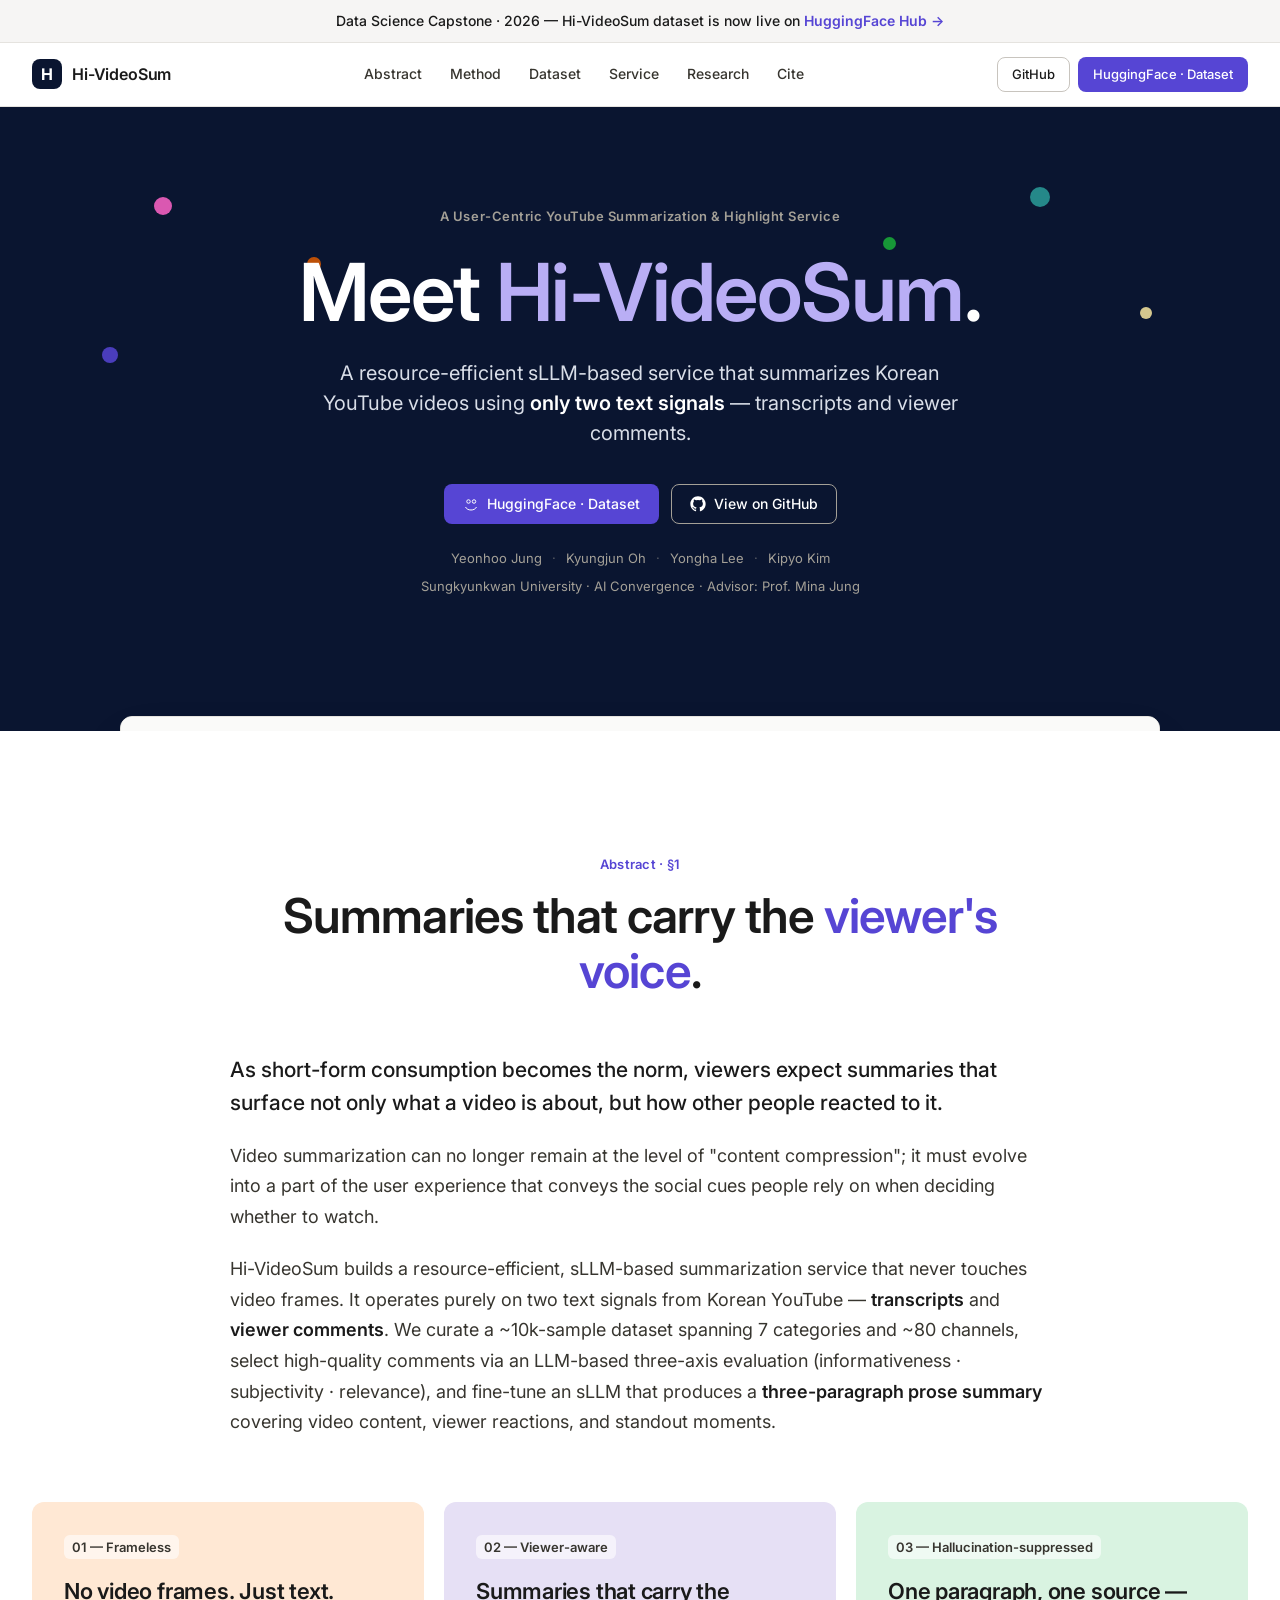
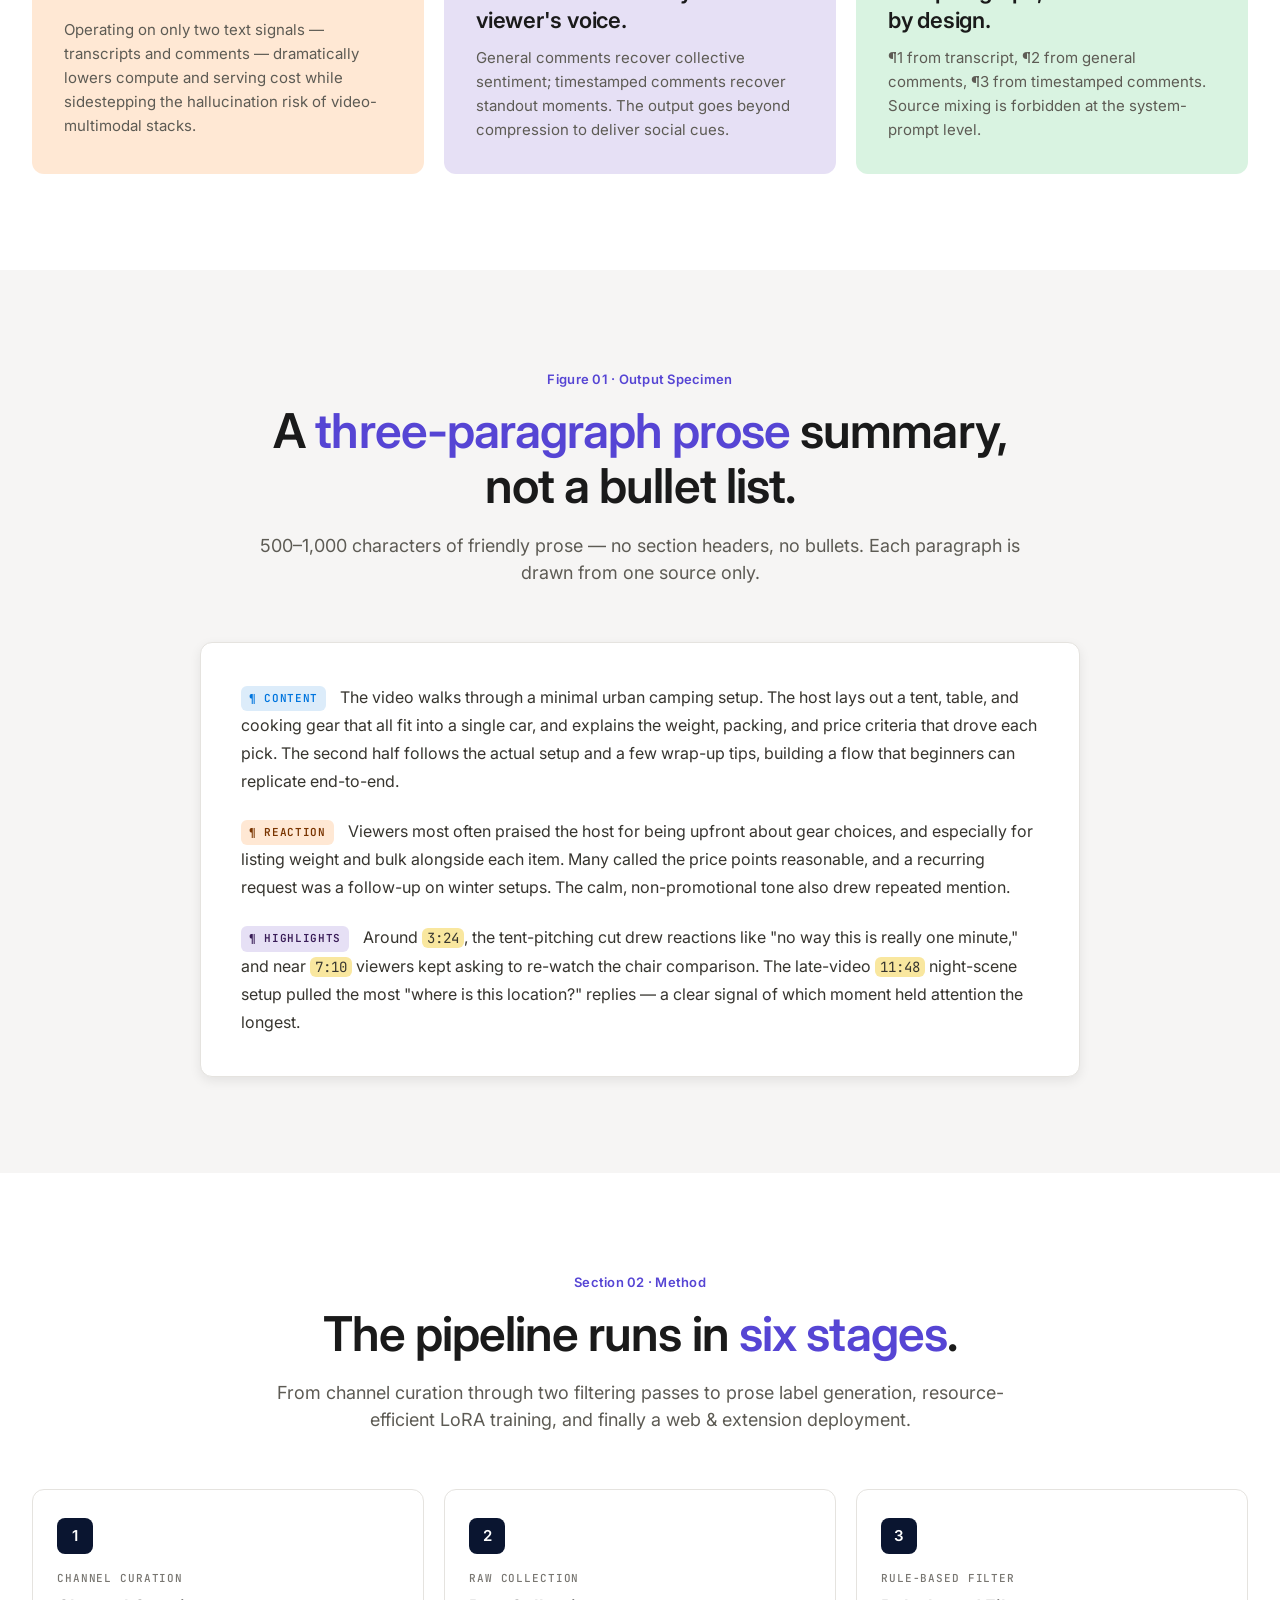
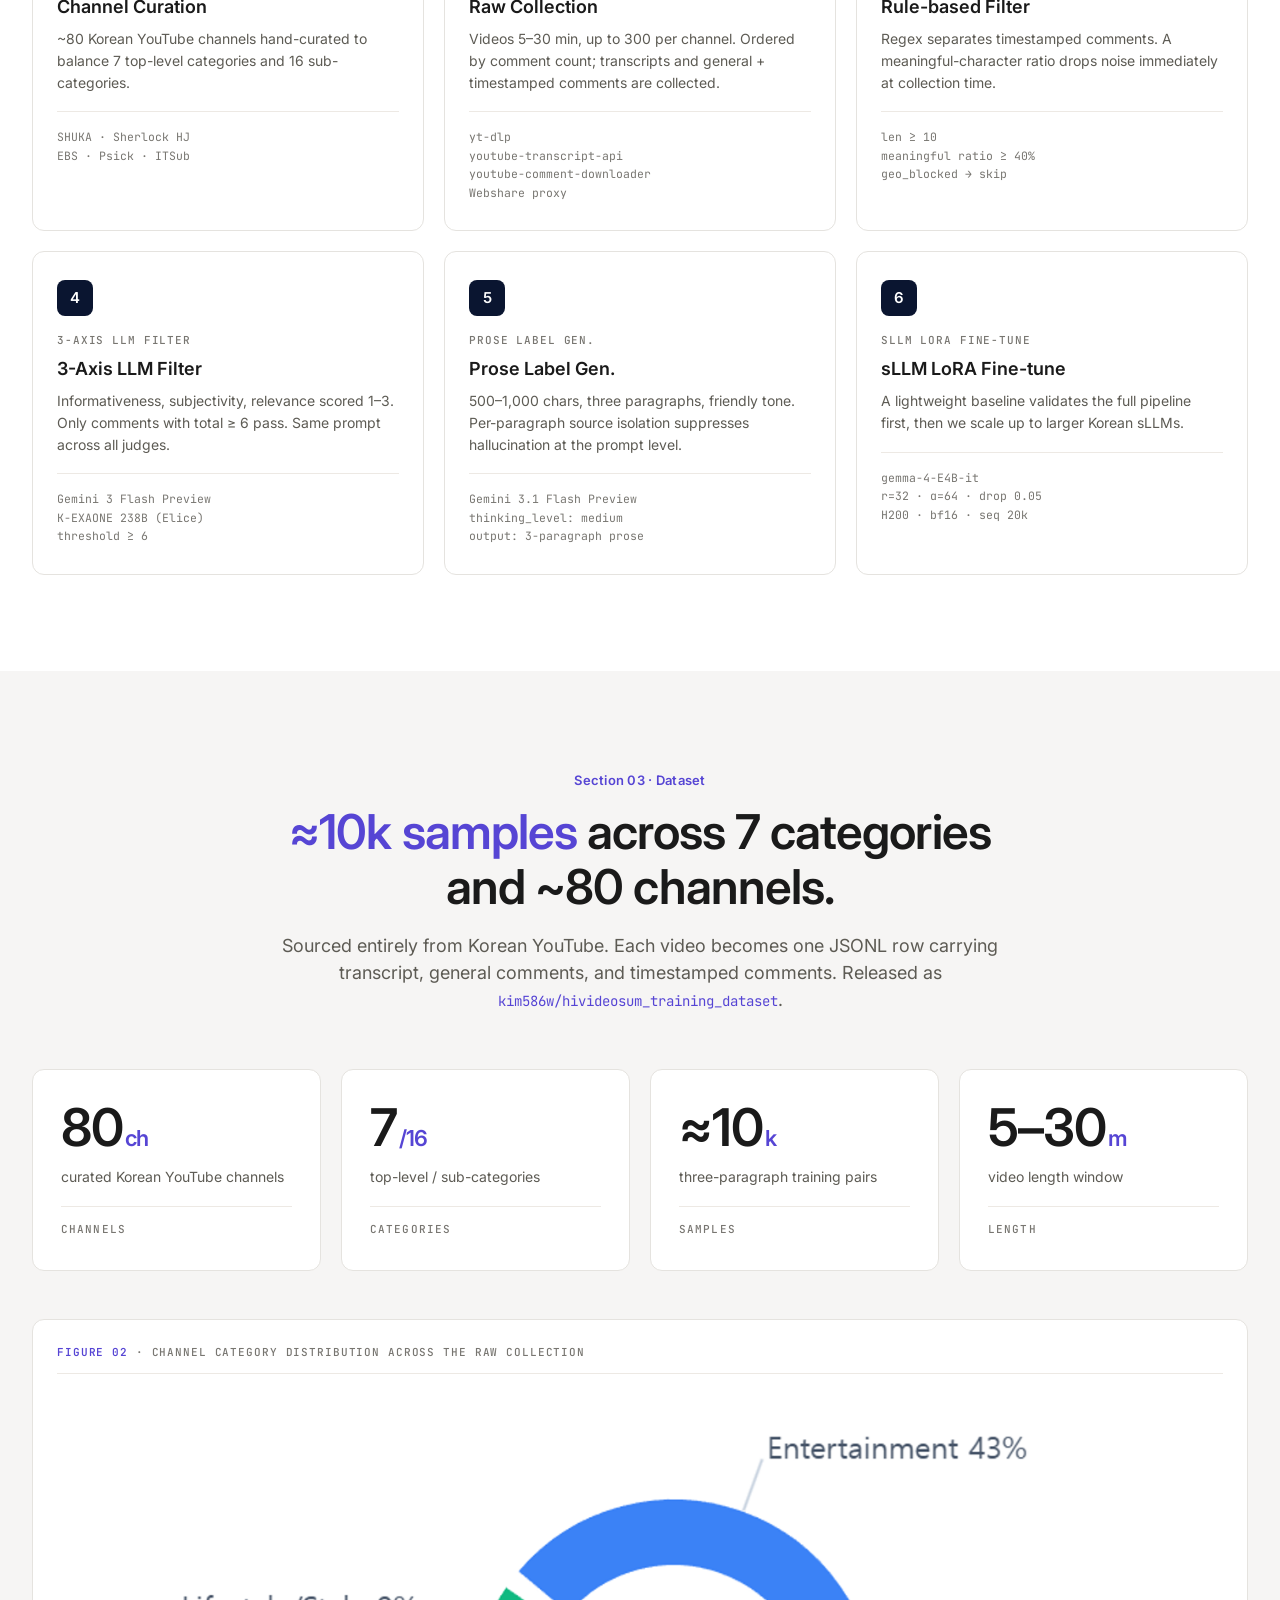
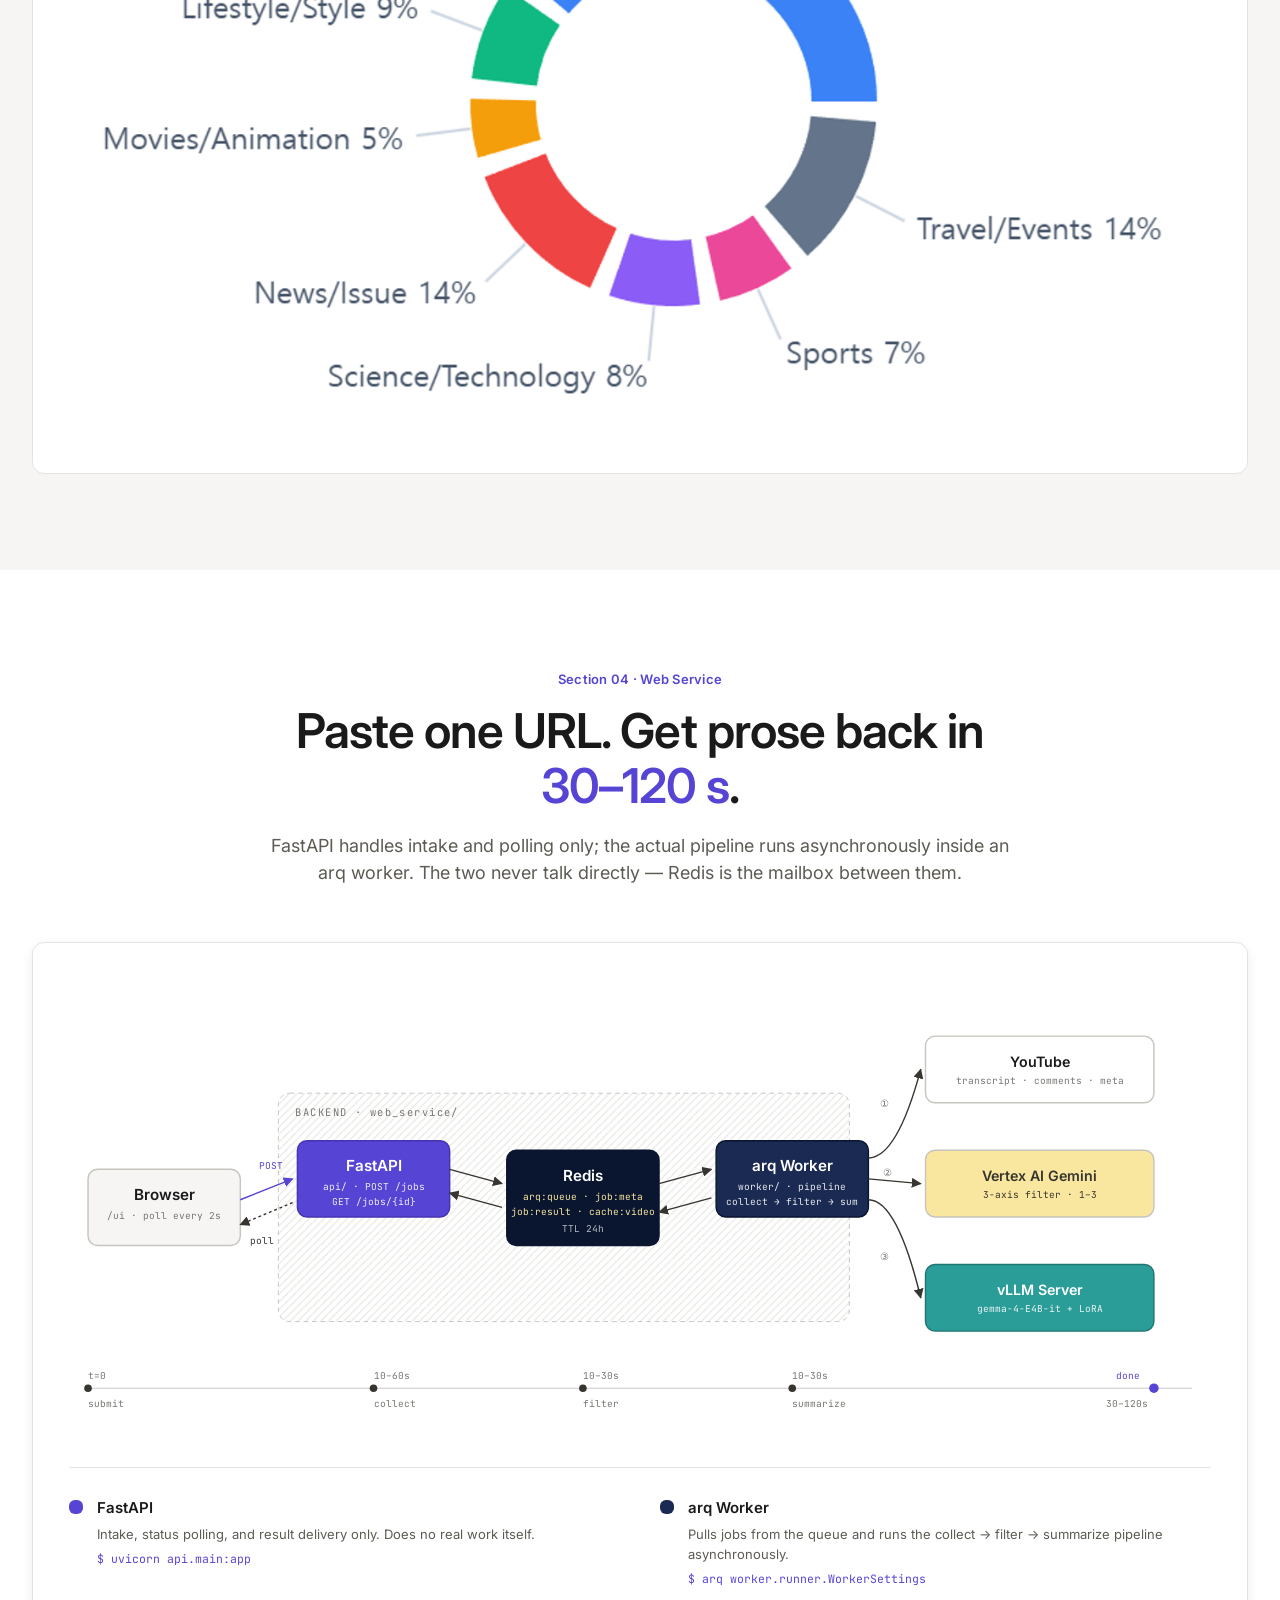
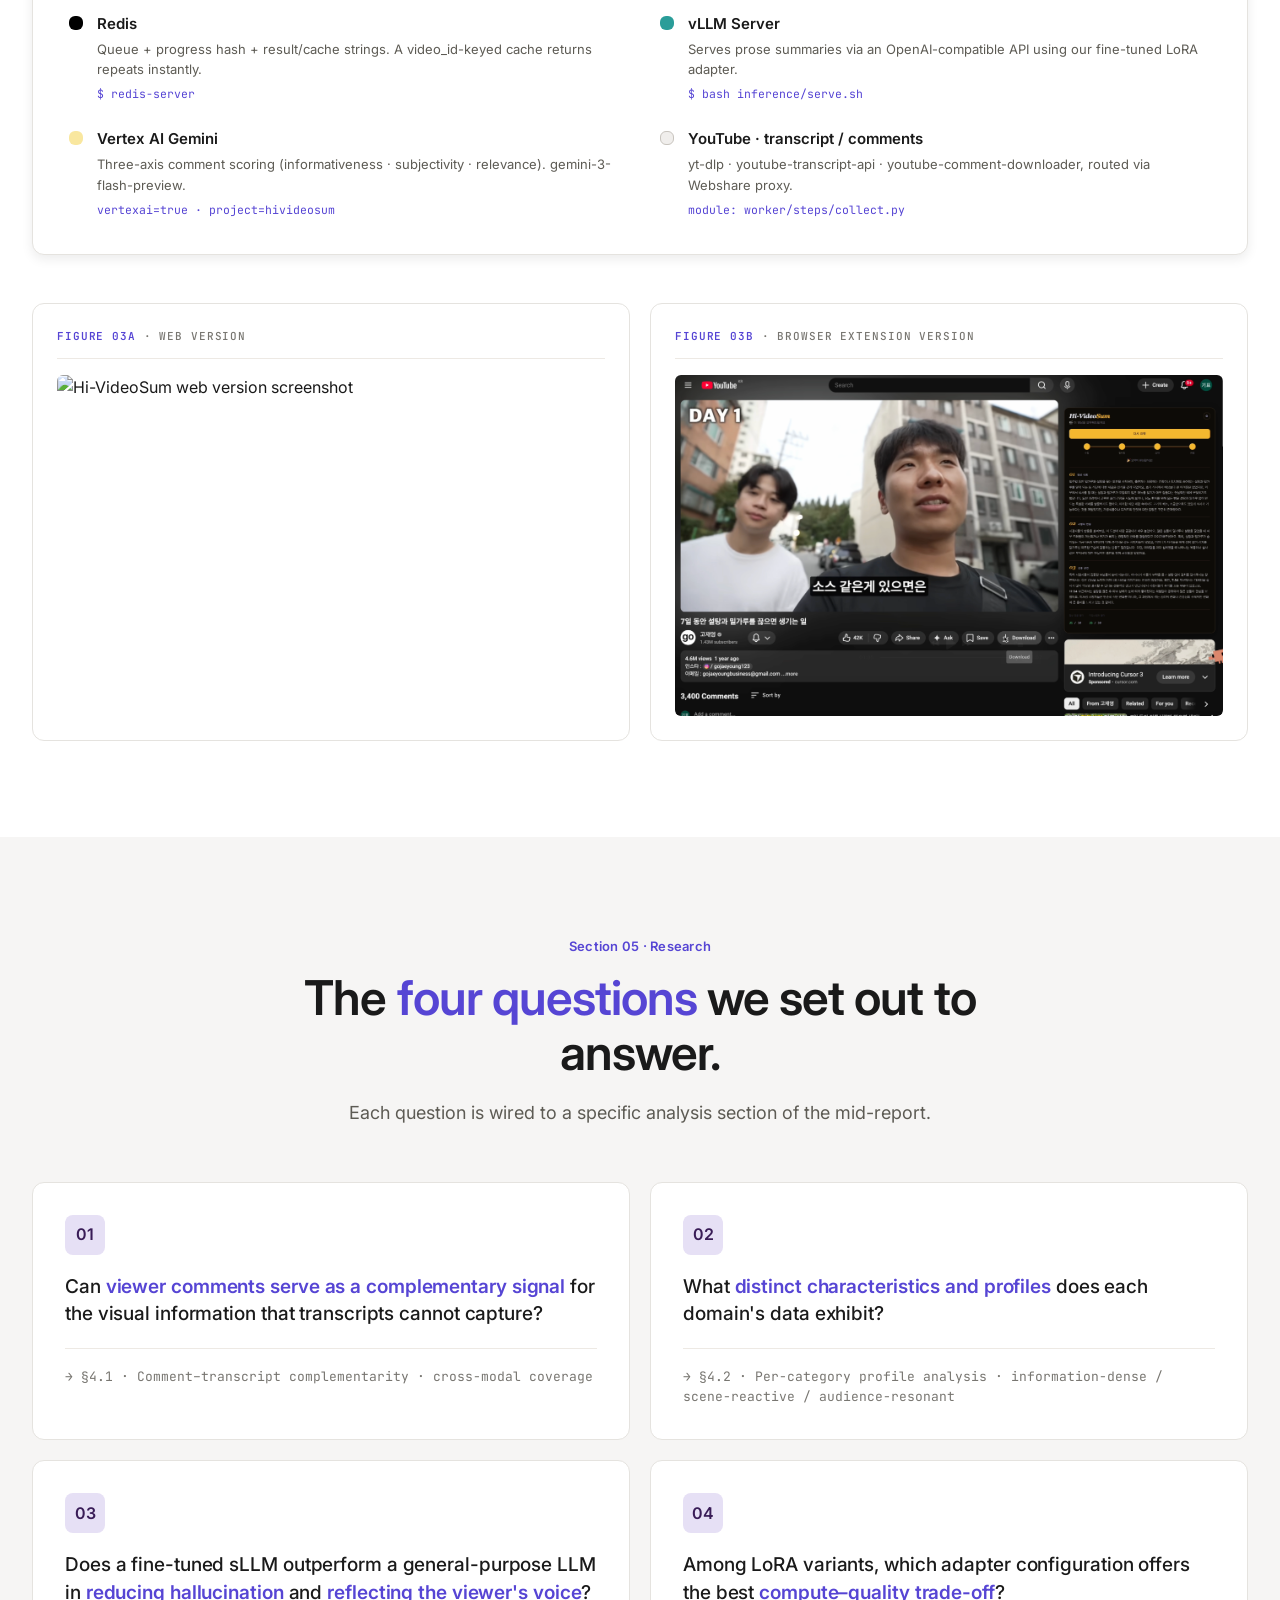
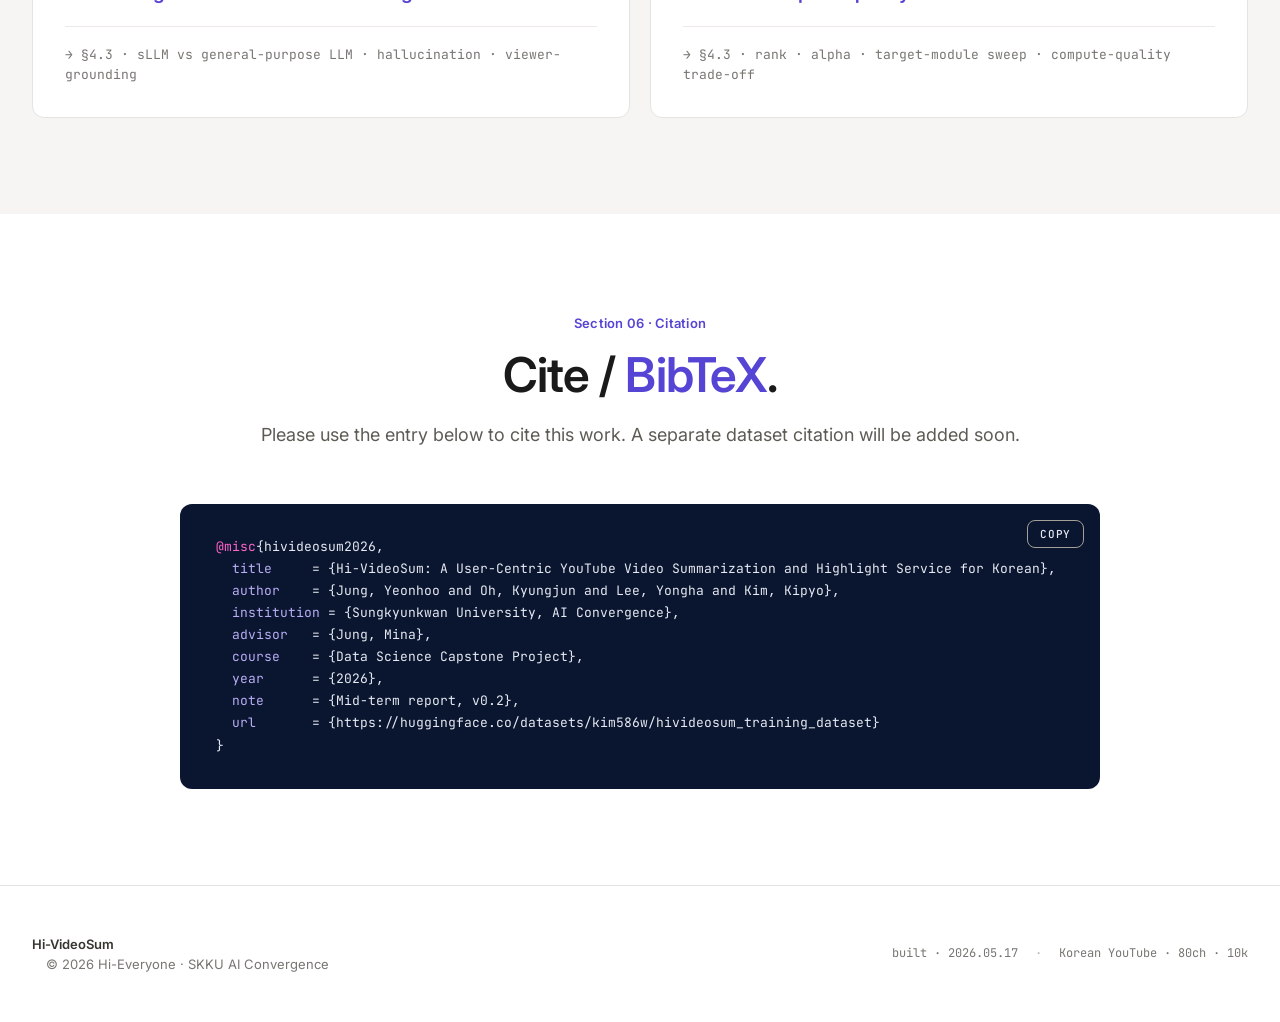
==== commit 3db65c32: "page: replace demo buttons with HuggingFace dataset links - Remove "Try the demo" from nav and "Try " ====
--- a/docs/page/index.html
+++ b/docs/page/index.html
@@ -558,7 +558,7 @@
     </div>
     <div class="nav-actions">
       <a href="https://github.com/lucinnnal/hivideosum_datacapstone" target="_blank" rel="noopener" class="btn btn-secondary btn-sm nav-login">GitHub</a>
-      <a href="#service" class="btn btn-primary btn-sm">Try the demo</a>
+      <a href="https://huggingface.co/datasets/kim586w/hivideosum_training_dataset" target="_blank" rel="noopener" class="btn btn-primary btn-sm">HuggingFace · Dataset</a>
     </div>
   </div>
 </nav>
@@ -572,9 +572,9 @@
     <h1>Meet <span class="accent">Hi-VideoSum</span>.</h1>
     <p class="hero-sub">A resource-efficient sLLM-based service that summarizes Korean YouTube videos using <em>only two text signals</em> — transcripts and viewer comments.</p>
     <div class="hero-actions">
-      <a href="#service" class="btn btn-primary">
-        <span class="ico"><svg viewBox="0 0 24 24" fill="none" stroke="currentColor" stroke-width="2"><polygon points="7,4 20,12 7,20" fill="currentColor"/></svg></span>
-        Try the live demo
+      <a href="https://huggingface.co/datasets/kim586w/hivideosum_training_dataset" target="_blank" rel="noopener" class="btn btn-primary">
+        <span class="ico"><svg viewBox="0 0 32 32" fill="none" stroke="currentColor" stroke-width="2"><circle cx="11" cy="11" r="3.5"/><circle cx="22" cy="11" r="3.5"/><path d="M5 22c2 4 6 6 11 6s9-2 11-6"/></svg></span>
+        HuggingFace · Dataset
       </a>
       <a href="https://github.com/lucinnnal/hivideosum_datacapstone" target="_blank" rel="noopener" class="btn btn-secondary-on-dark">
         <span class="ico"><svg viewBox="0 0 24 24" fill="currentColor"><path d="M12 .5C5.65.5.5 5.65.5 12c0 5.08 3.29 9.39 7.86 10.91.58.11.79-.25.79-.55v-1.93c-3.2.7-3.87-1.54-3.87-1.54-.52-1.32-1.27-1.67-1.27-1.67-1.04-.71.08-.7.08-.7 1.15.08 1.76 1.18 1.76 1.18 1.02 1.75 2.69 1.24 3.34.95.1-.74.4-1.24.73-1.53-2.55-.29-5.24-1.28-5.24-5.69 0-1.26.45-2.28 1.18-3.09-.12-.29-.51-1.46.11-3.04 0 0 .96-.31 3.15 1.18a10.93 10.93 0 0 1 5.74 0c2.19-1.49 3.15-1.18 3.15-1.18.62 1.58.23 2.75.12 3.04.73.81 1.18 1.83 1.18 3.09 0 4.42-2.69 5.4-5.25 5.68.41.35.78 1.04.78 2.11v3.13c0 .3.21.67.8.55C20.21 21.39 23.5 17.08 23.5 12 23.5 5.65 18.35.5 12 .5z"/></svg></span>
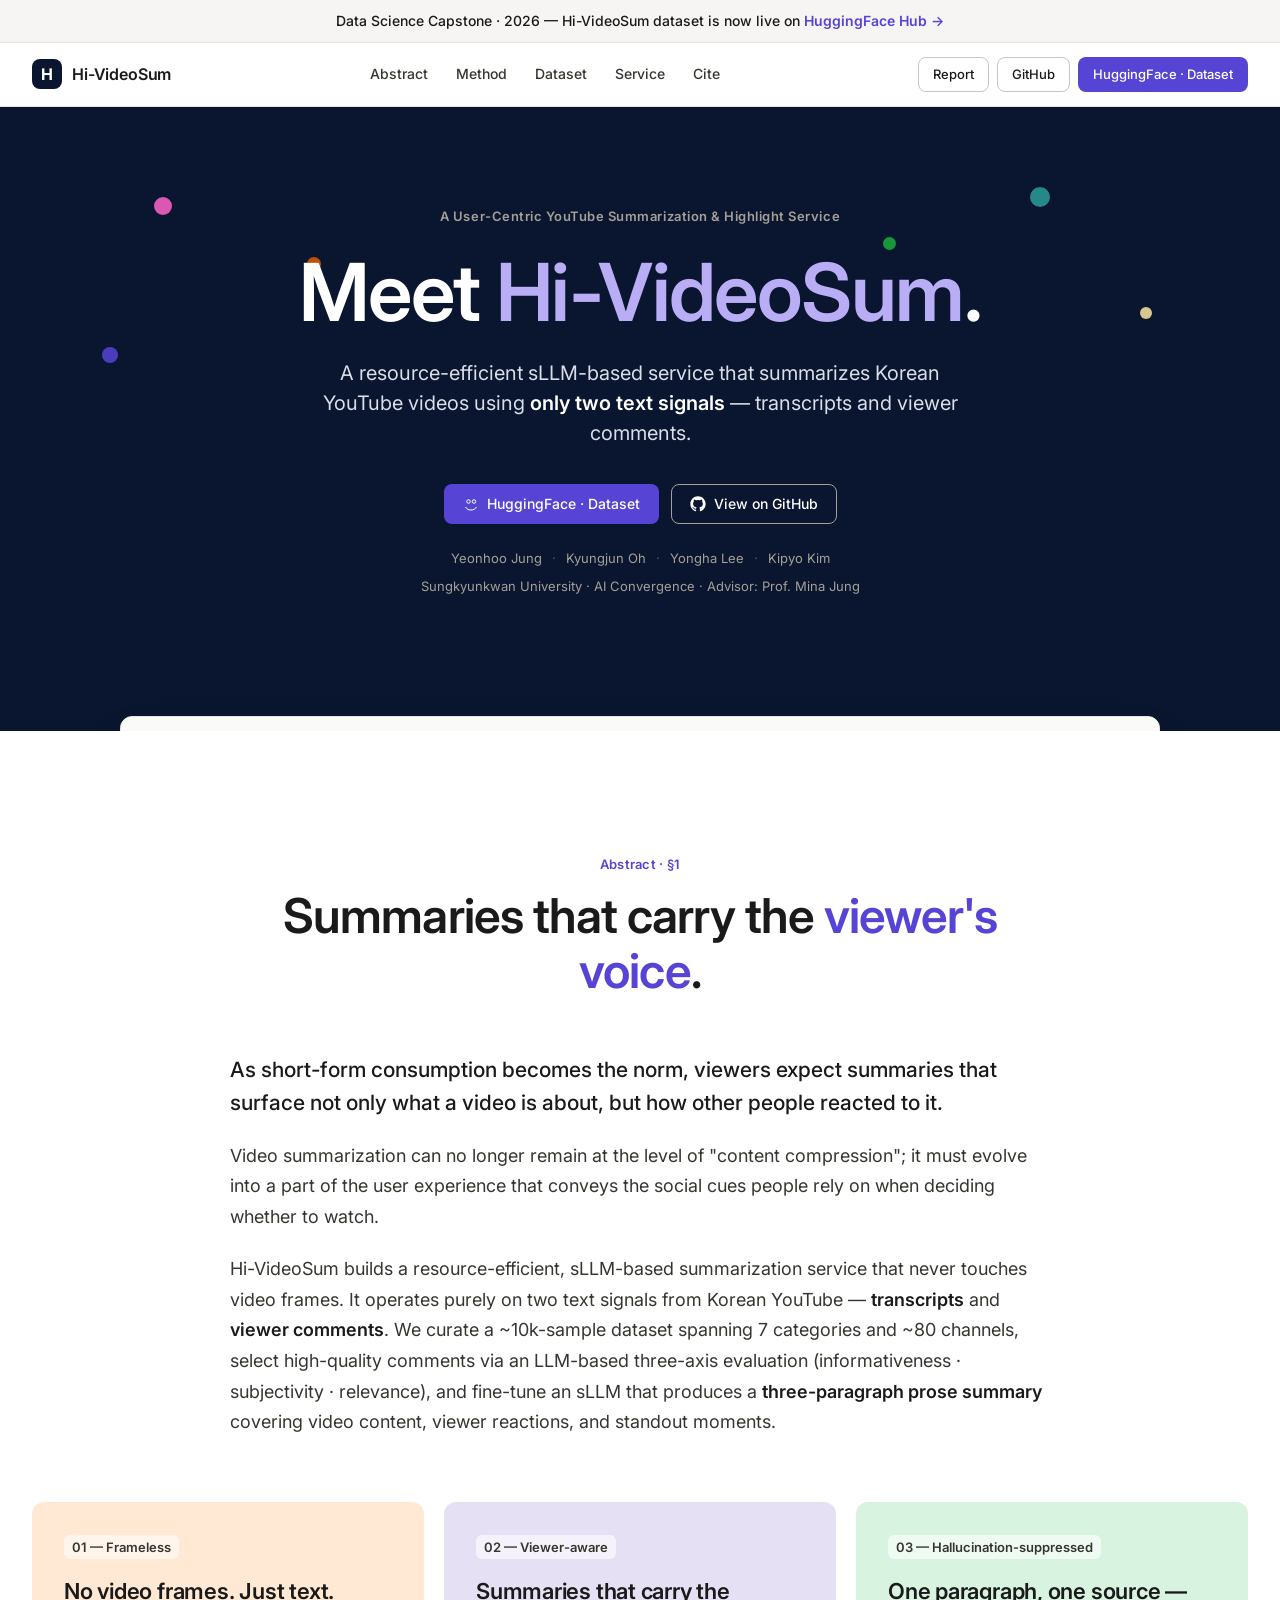
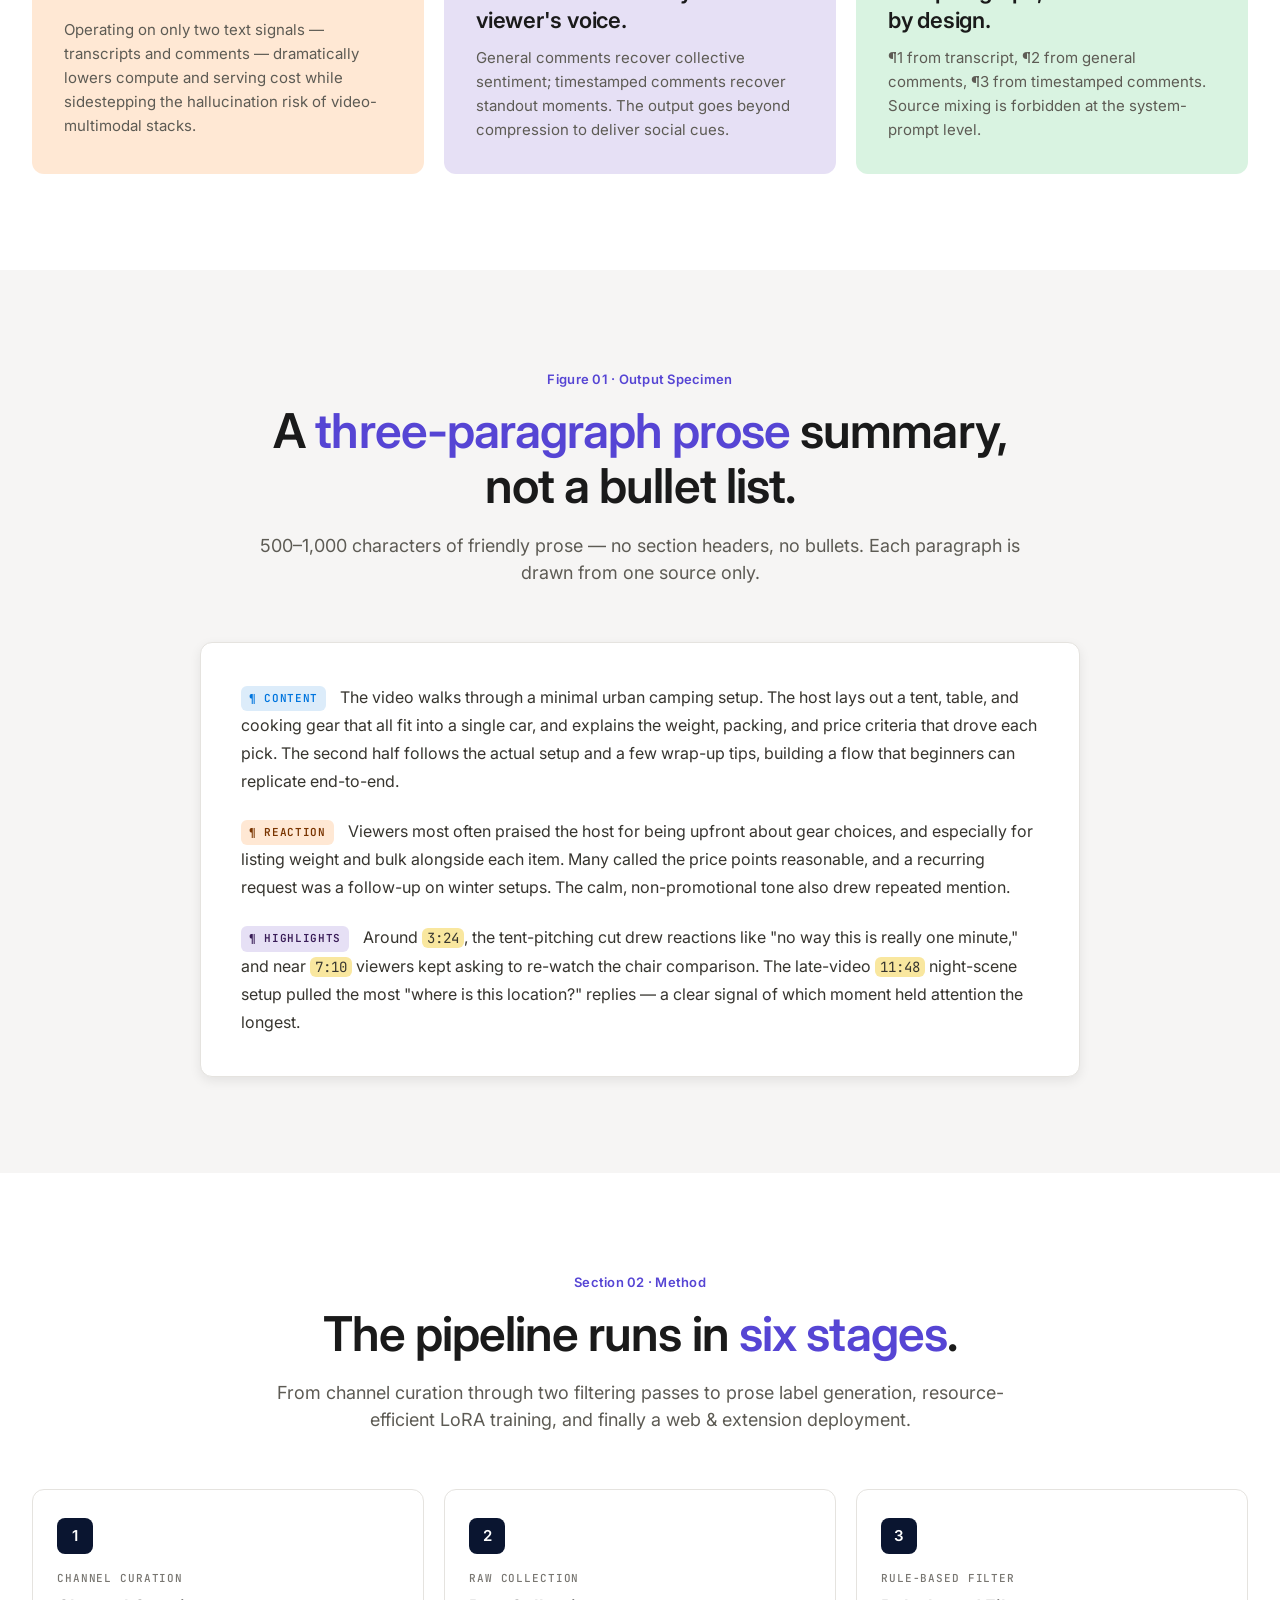
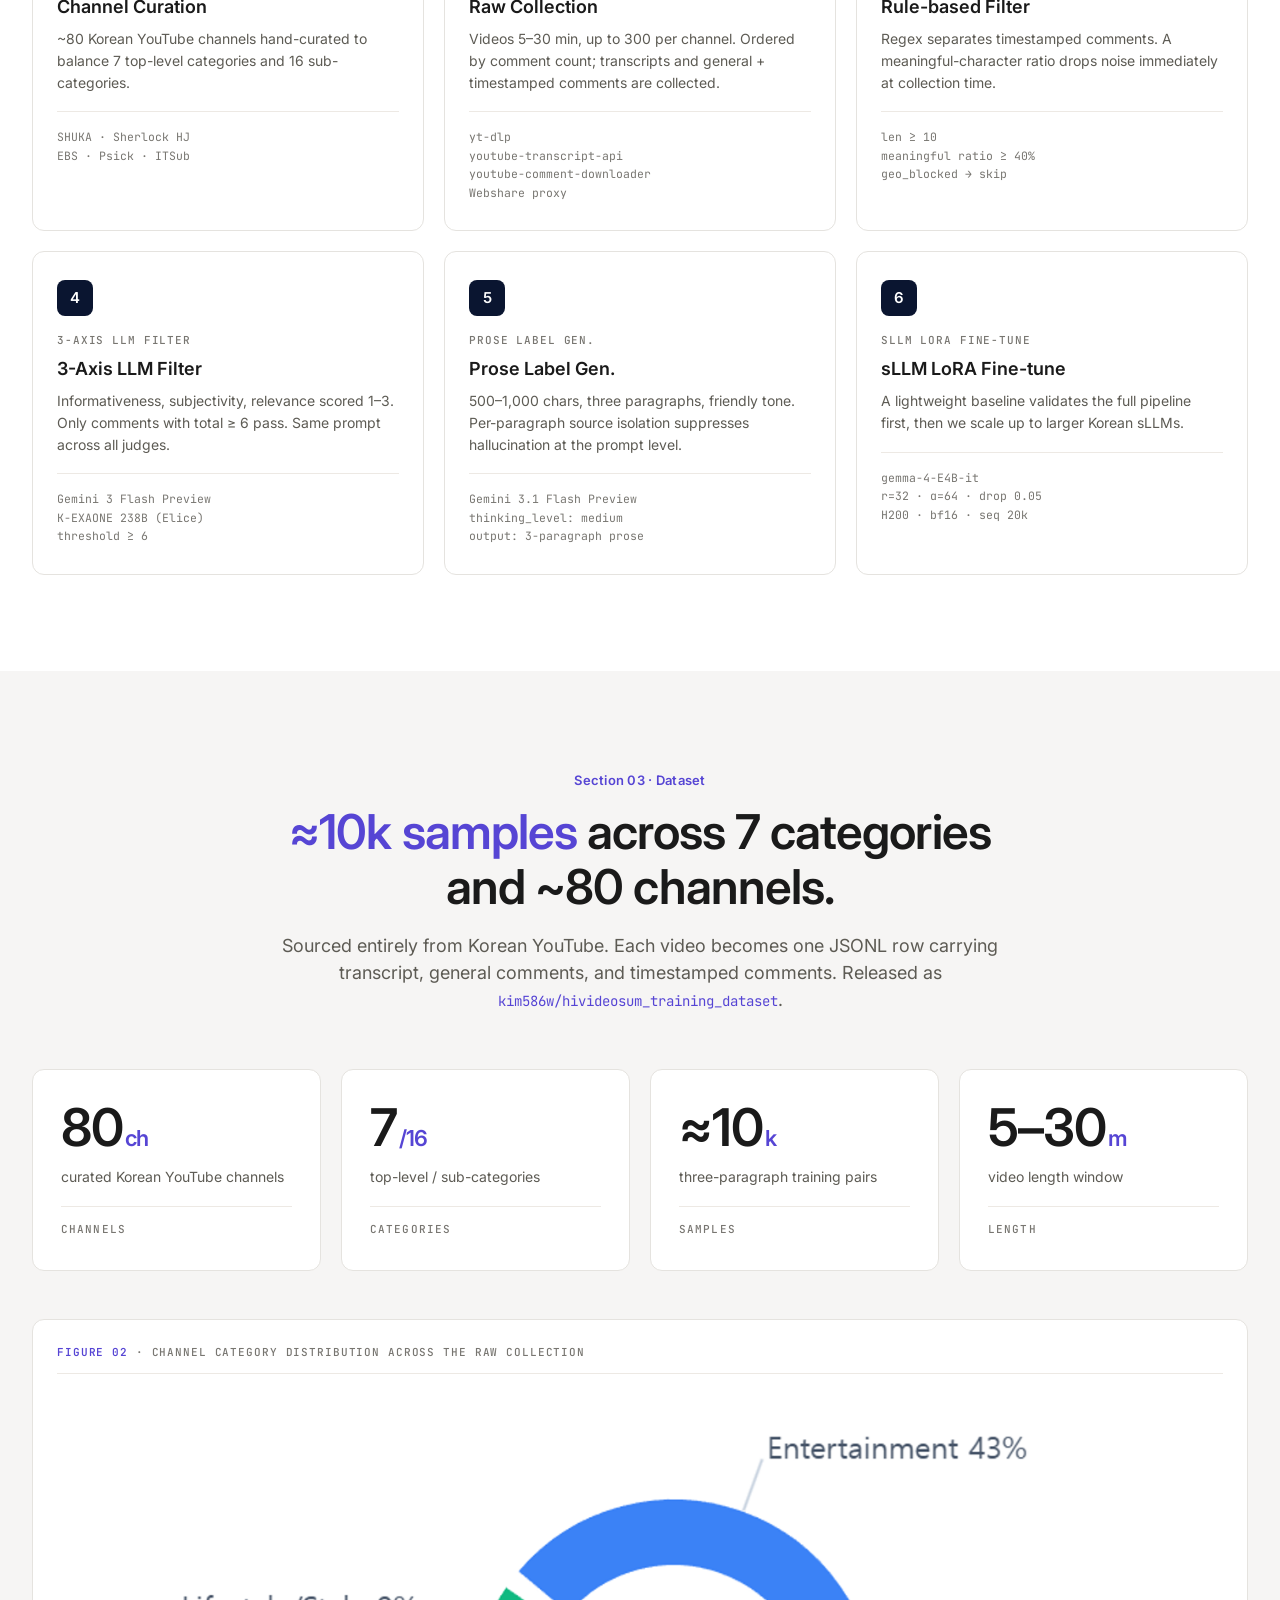
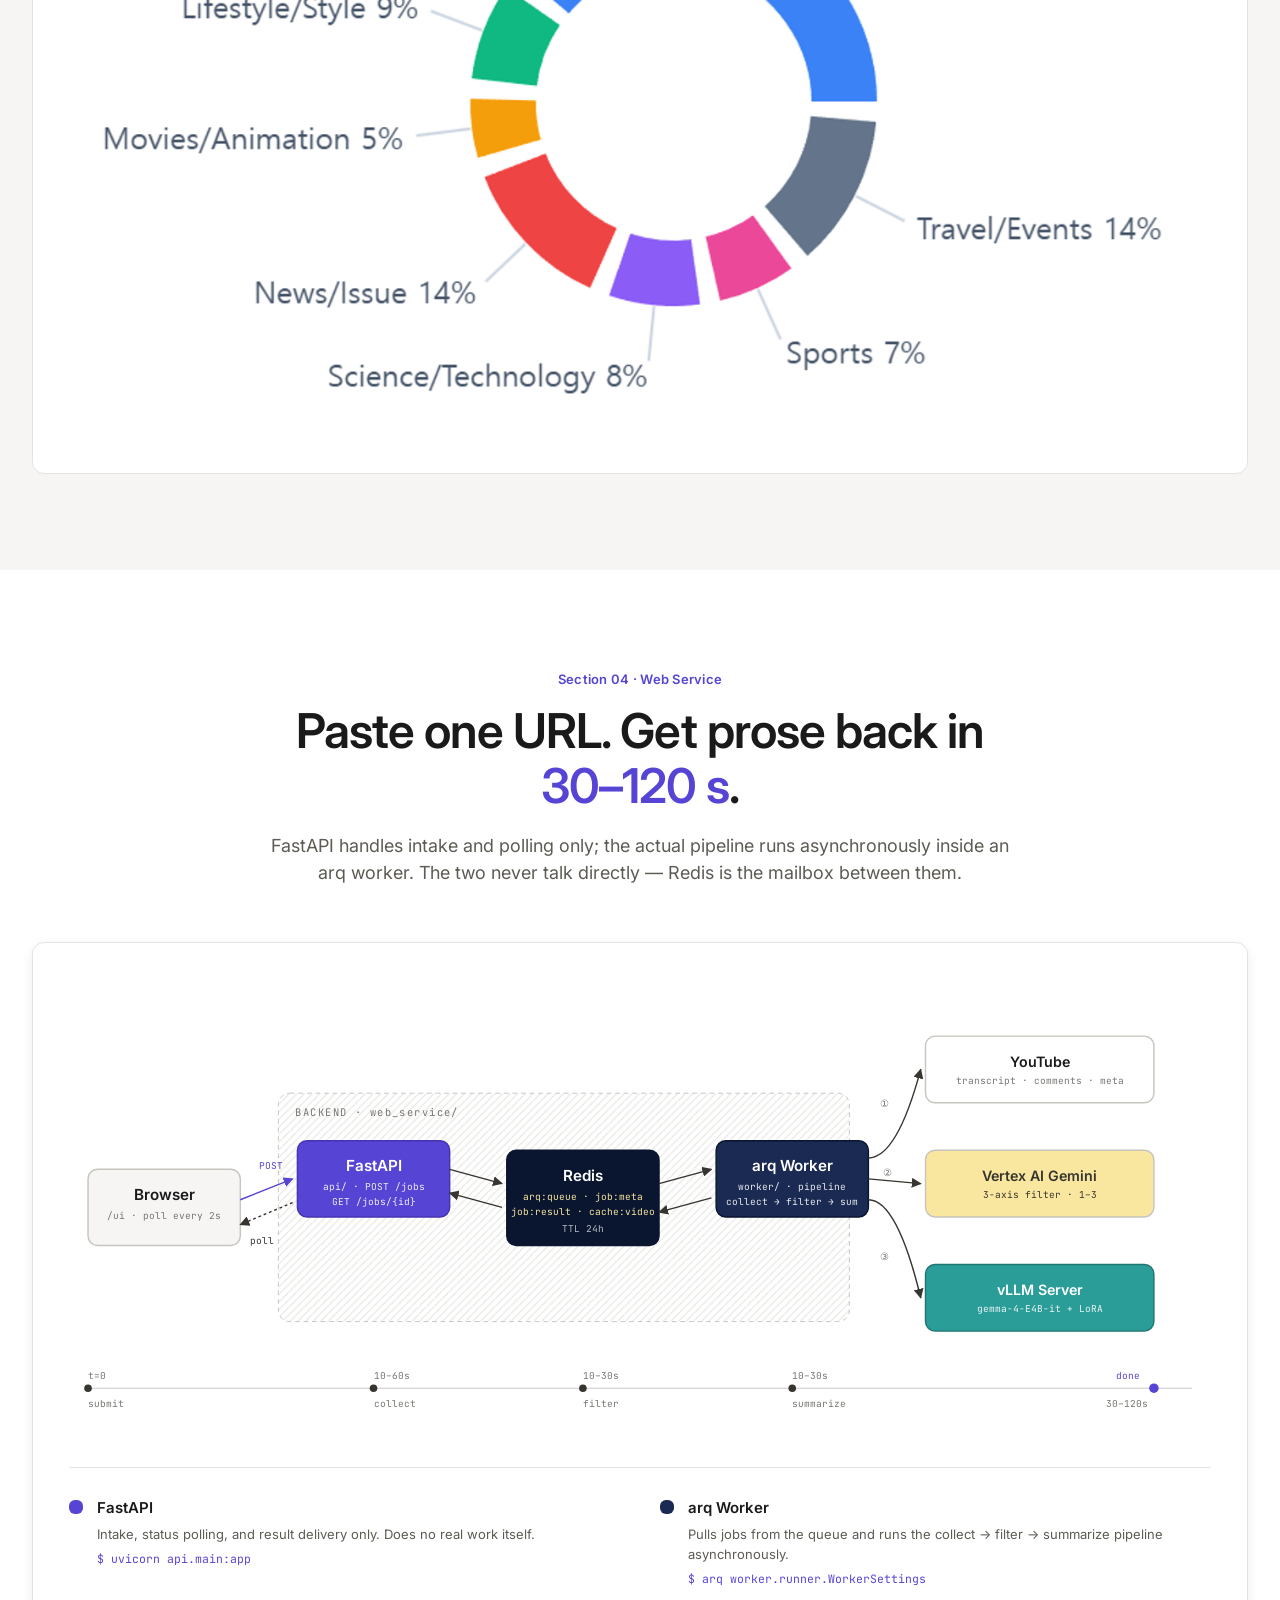
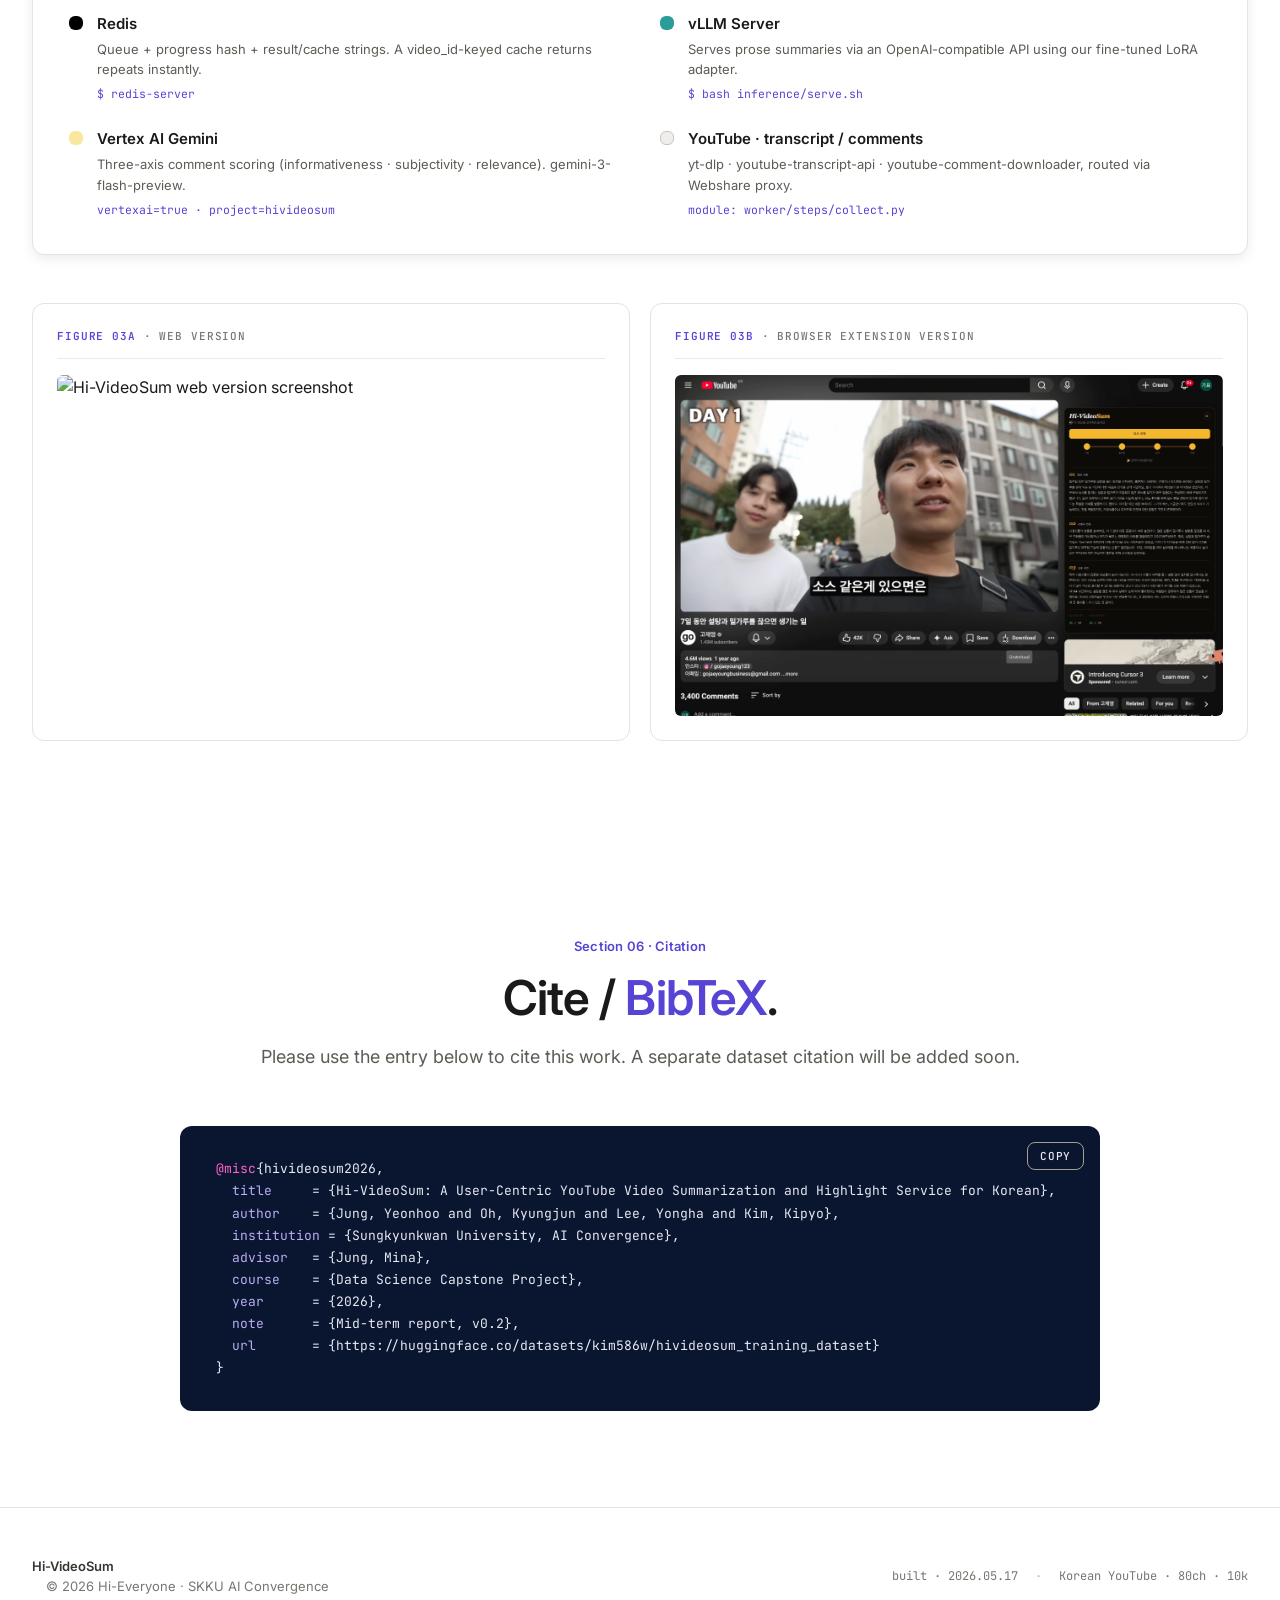
==== commit 9f5cdb8e: "page: remove Research section, add Report button to nav - Drop "Section 05 · Research" (four questio" ====
--- a/docs/page/index.html
+++ b/docs/page/index.html
@@ -553,10 +553,10 @@
       <a href="#method">Method</a>
       <a href="#dataset">Dataset</a>
       <a href="#service">Service</a>
-      <a href="#research">Research</a>
       <a href="#cite">Cite</a>
     </div>
     <div class="nav-actions">
+      <a href="https://drive.google.com/file/d/11bf9ATUAOm4R6O6xM4PwZFHc3GBgMjEa/view?usp=sharing" target="_blank" rel="noopener" class="btn btn-secondary btn-sm nav-login">Report</a>
       <a href="https://github.com/lucinnnal/hivideosum_datacapstone" target="_blank" rel="noopener" class="btn btn-secondary btn-sm nav-login">GitHub</a>
       <a href="https://huggingface.co/datasets/kim586w/hivideosum_training_dataset" target="_blank" rel="noopener" class="btn btn-primary btn-sm">HuggingFace · Dataset</a>
     </div>
@@ -933,40 +933,6 @@
   </div>
 </section>
 
-<!-- ───── RESEARCH QUESTIONS ───── -->
-<section class="surface" id="research">
-  <div class="container">
-    <div class="section-head reveal">
-      <span class="section-eyebrow">Section 05 · Research</span>
-      <h2 class="section-title">The <em>four questions</em> we set out to answer.</h2>
-      <p class="section-kicker">Each question is wired to a specific analysis section of the mid-report.</p>
-    </div>
-
-    <div class="rq-list reveal">
-      <div class="rq">
-        <div class="rq-num">01</div>
-        <div class="rq-q">Can <em>viewer comments serve as a complementary signal</em> for the visual information that transcripts cannot capture?</div>
-        <div class="rq-ref">→ §4.1 · Comment–transcript complementarity · cross-modal coverage</div>
-      </div>
-      <div class="rq">
-        <div class="rq-num">02</div>
-        <div class="rq-q">What <em>distinct characteristics and profiles</em> does each domain's data exhibit?</div>
-        <div class="rq-ref">→ §4.2 · Per-category profile analysis · information-dense / scene-reactive / audience-resonant</div>
-      </div>
-      <div class="rq">
-        <div class="rq-num">03</div>
-        <div class="rq-q">Does a fine-tuned sLLM outperform a general-purpose LLM in <em>reducing hallucination</em> and <em>reflecting the viewer's voice</em>?</div>
-        <div class="rq-ref">→ §4.3 · sLLM vs general-purpose LLM · hallucination · viewer-grounding</div>
-      </div>
-      <div class="rq">
-        <div class="rq-num">04</div>
-        <div class="rq-q">Among LoRA variants, which adapter configuration offers the best <em>compute–quality trade-off</em>?</div>
-        <div class="rq-ref">→ §4.3 · rank · alpha · target-module sweep · compute-quality trade-off</div>
-      </div>
-    </div>
-  </div>
-</section>
-
 <!-- ───── CITATION ───── -->
 <section id="cite">
   <div class="container">
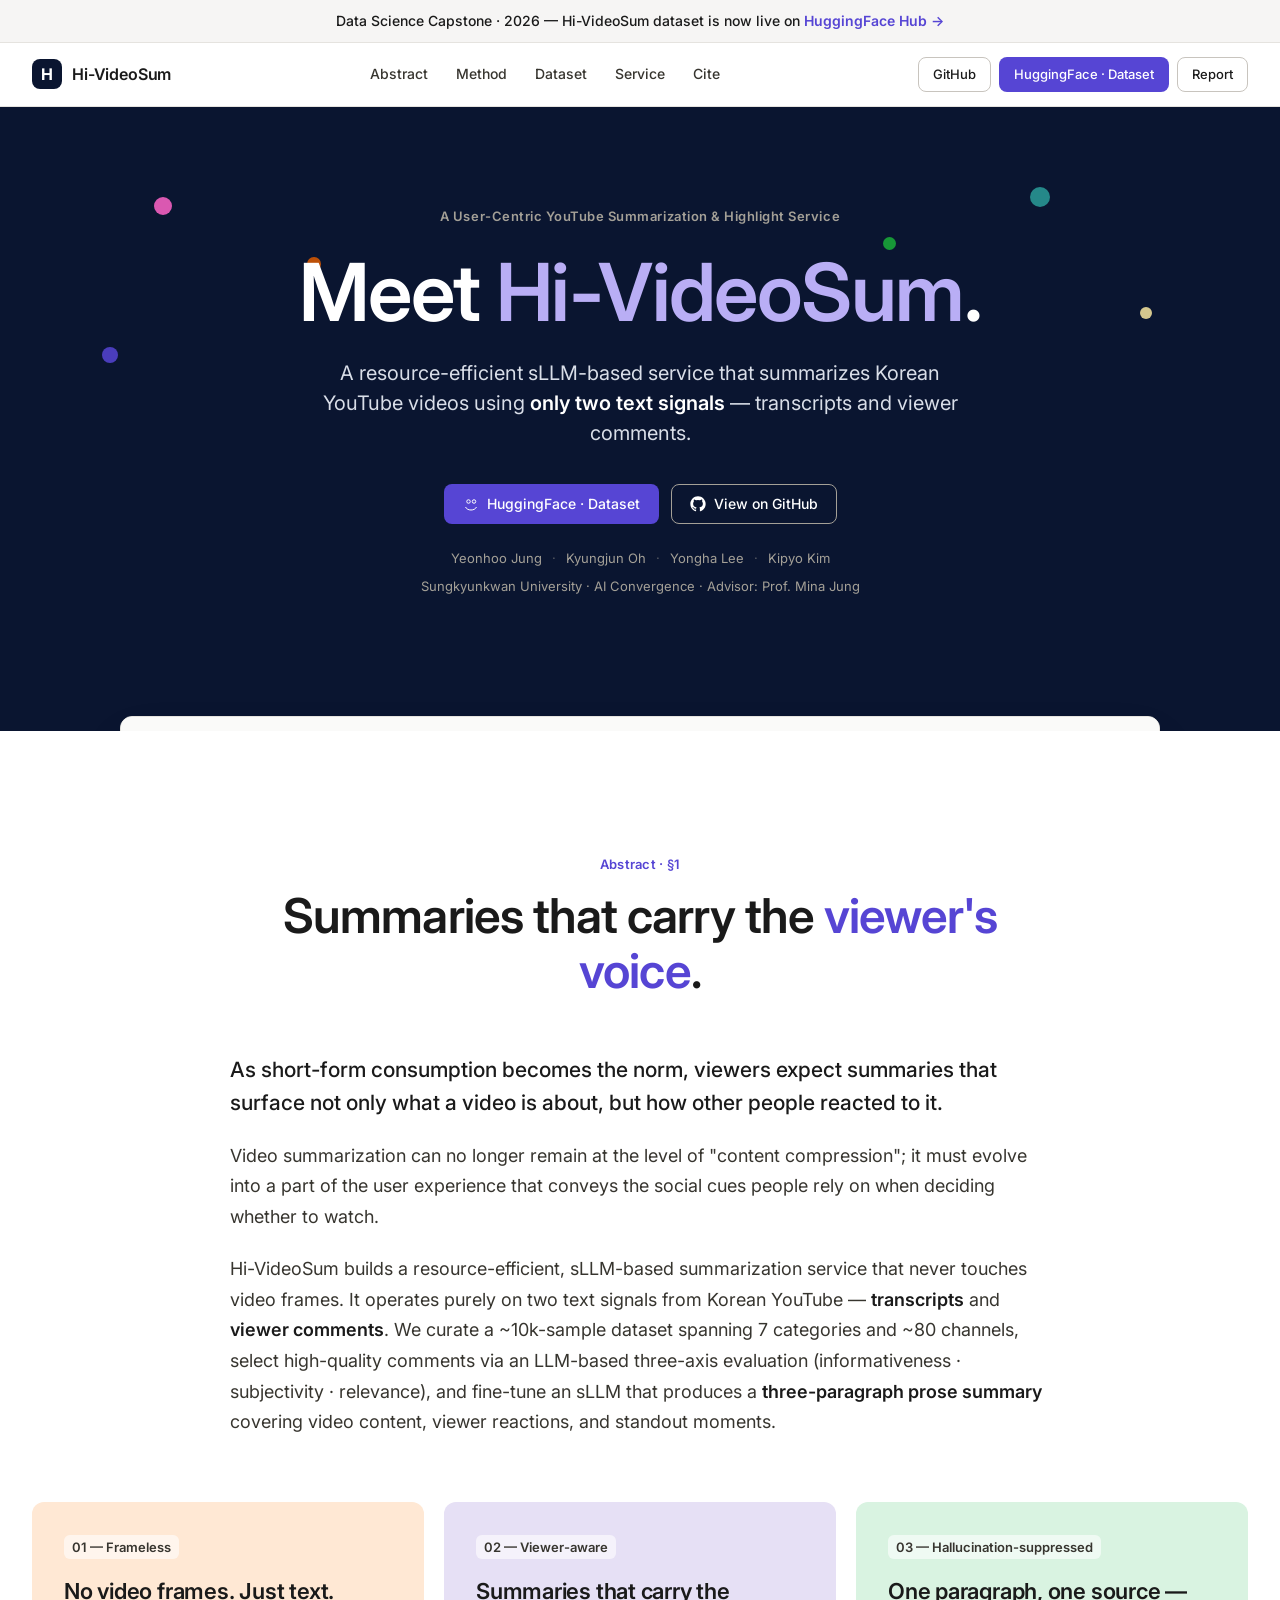
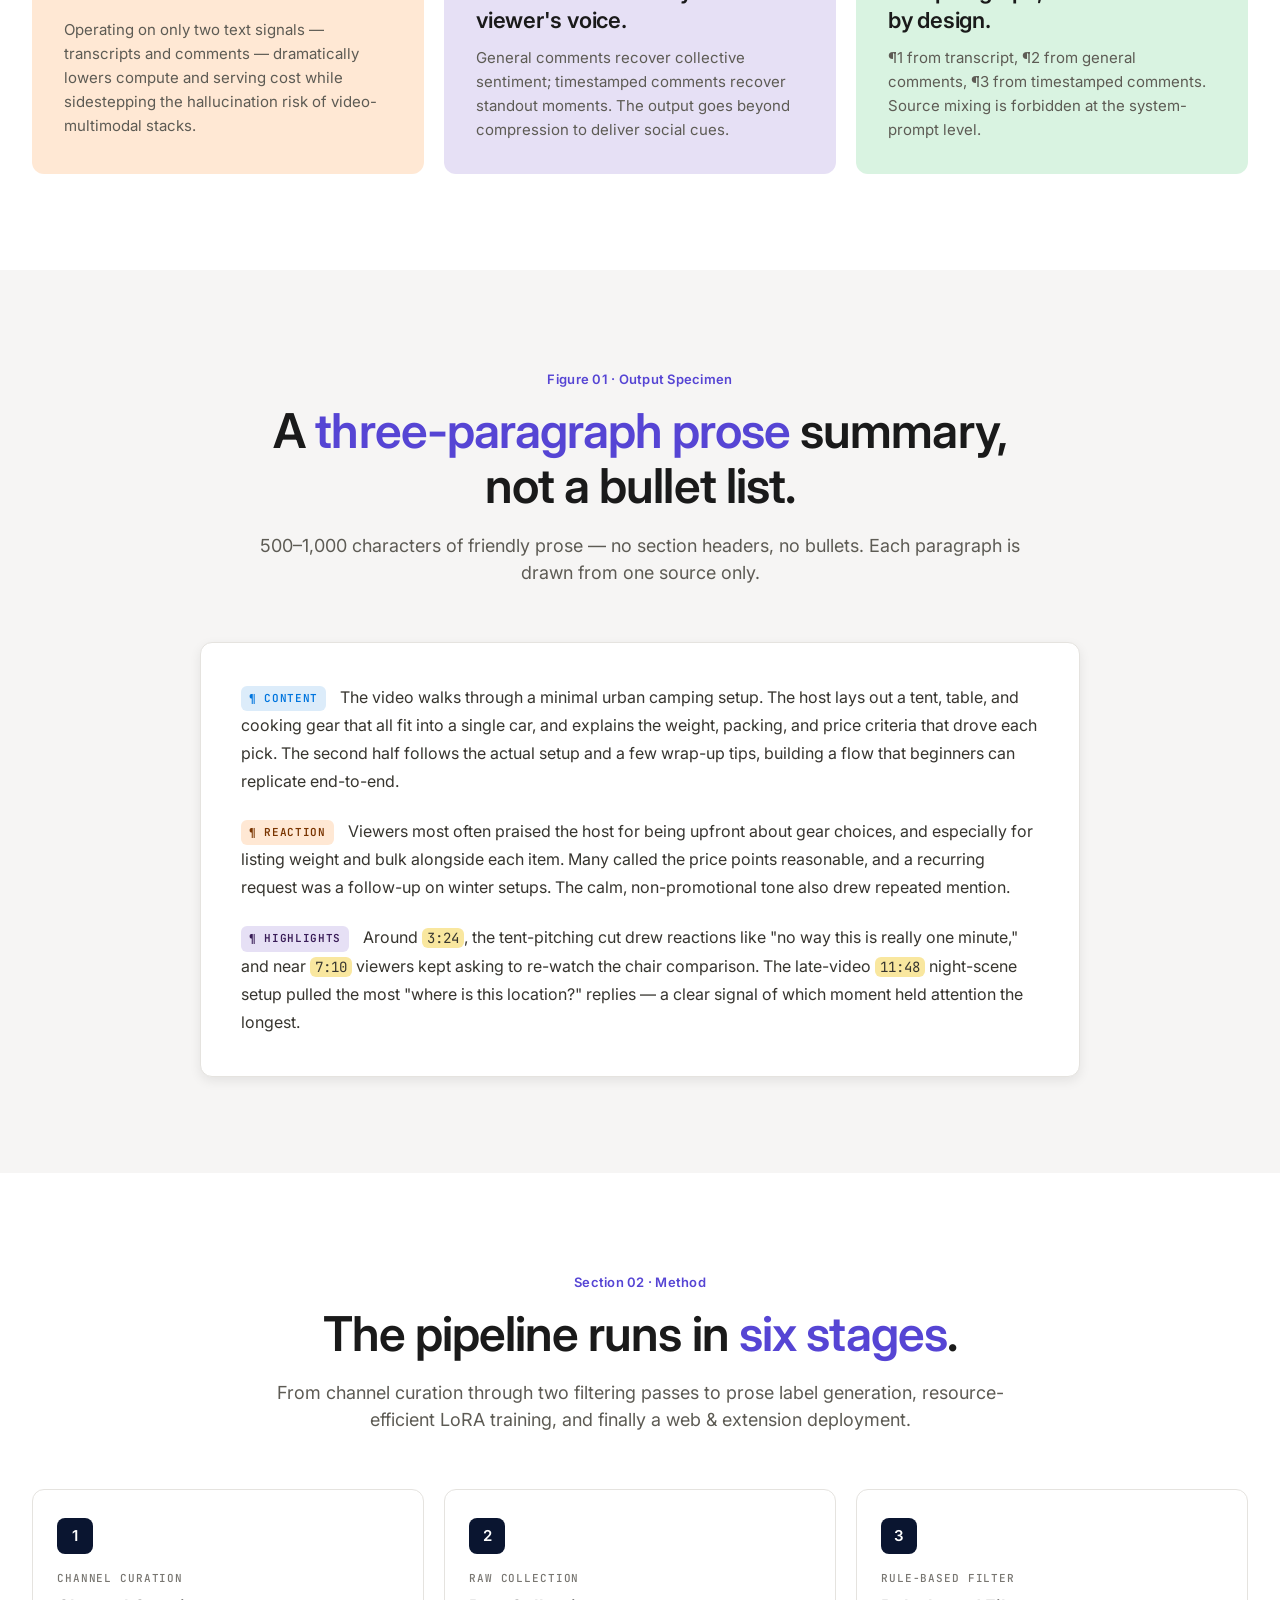
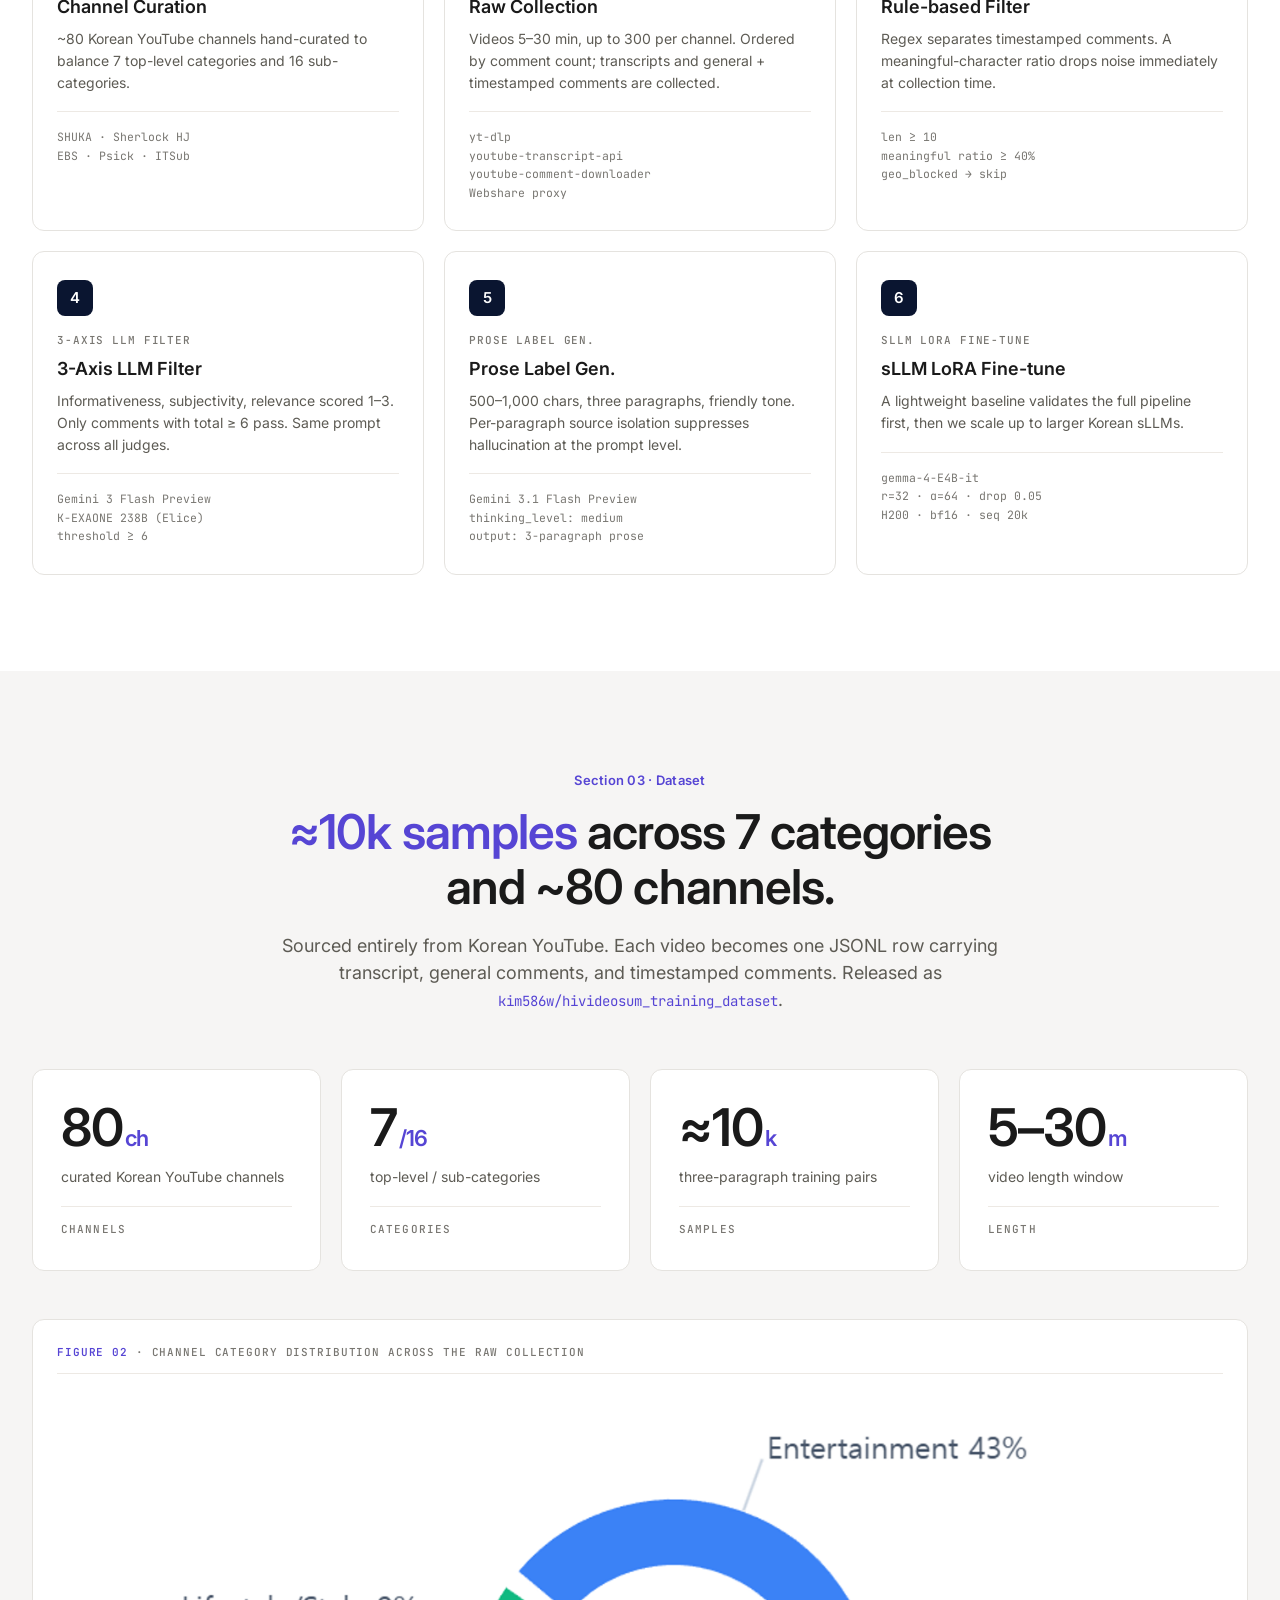
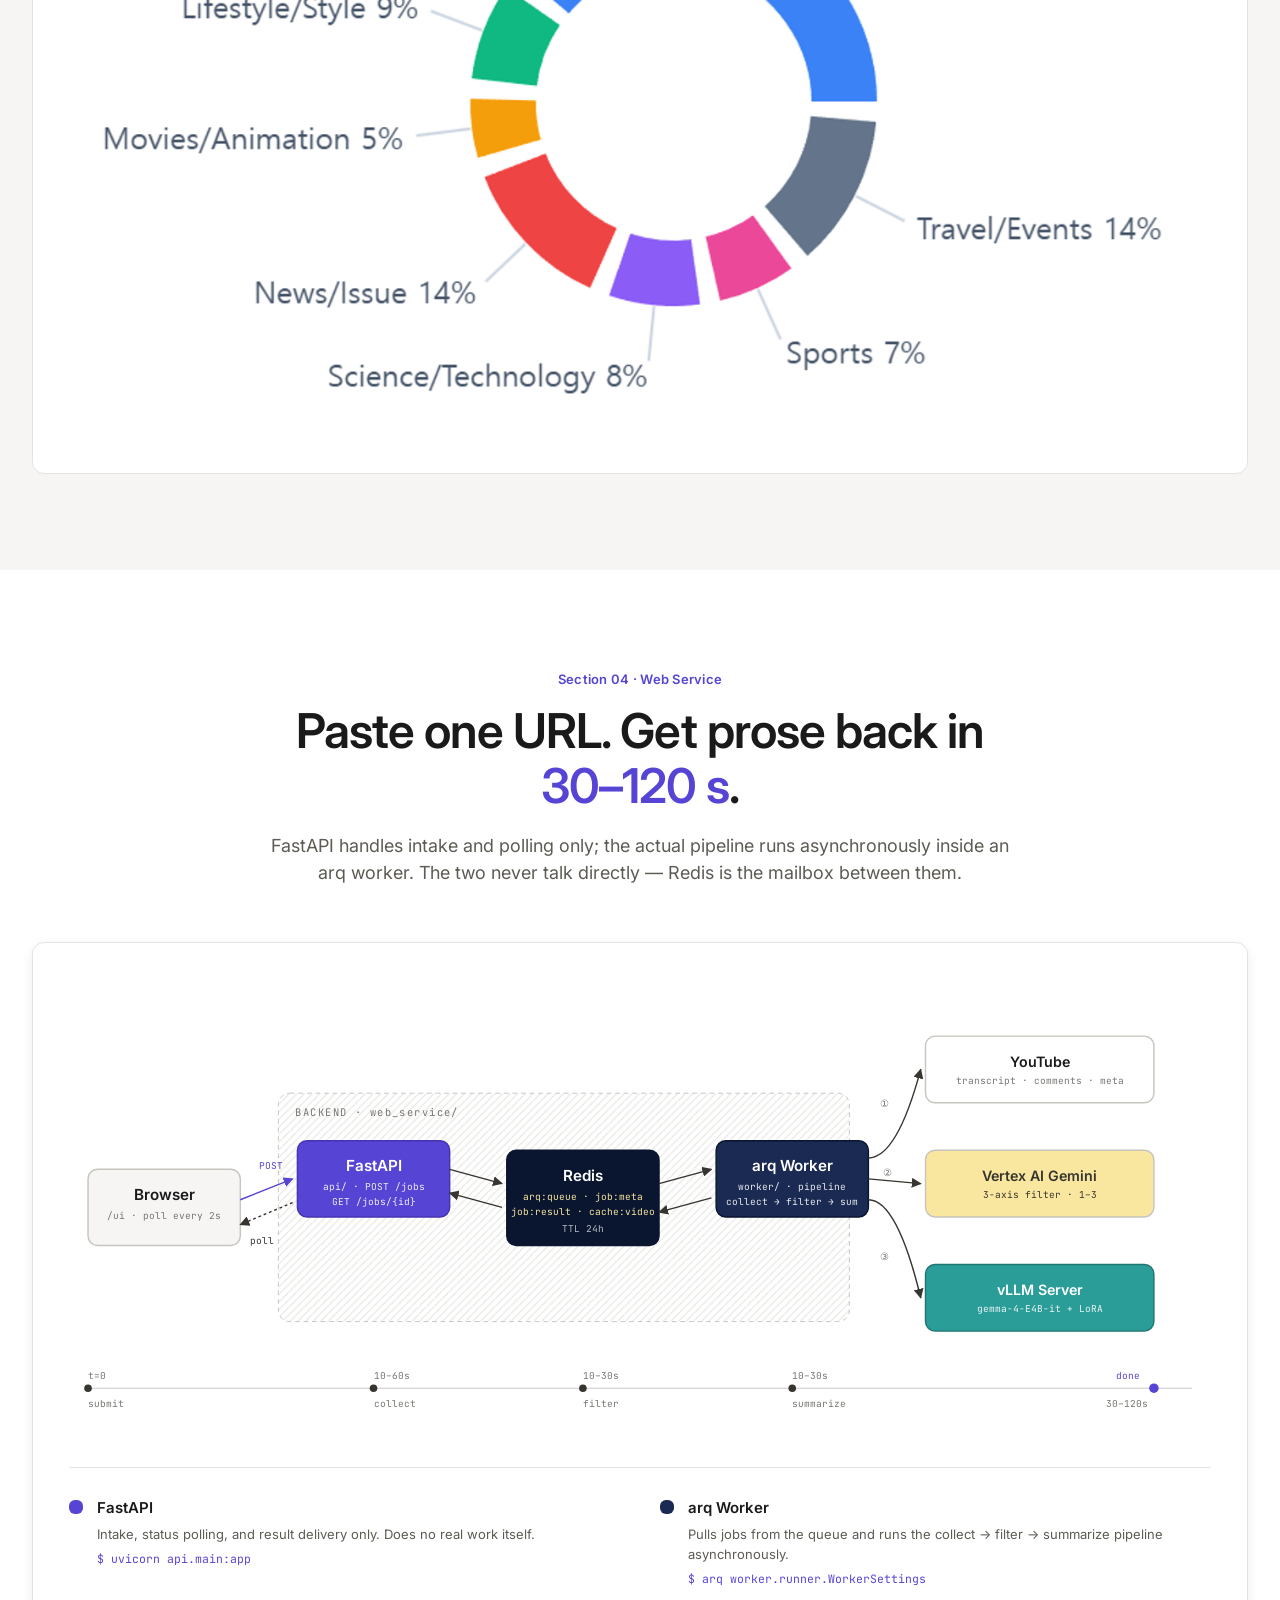
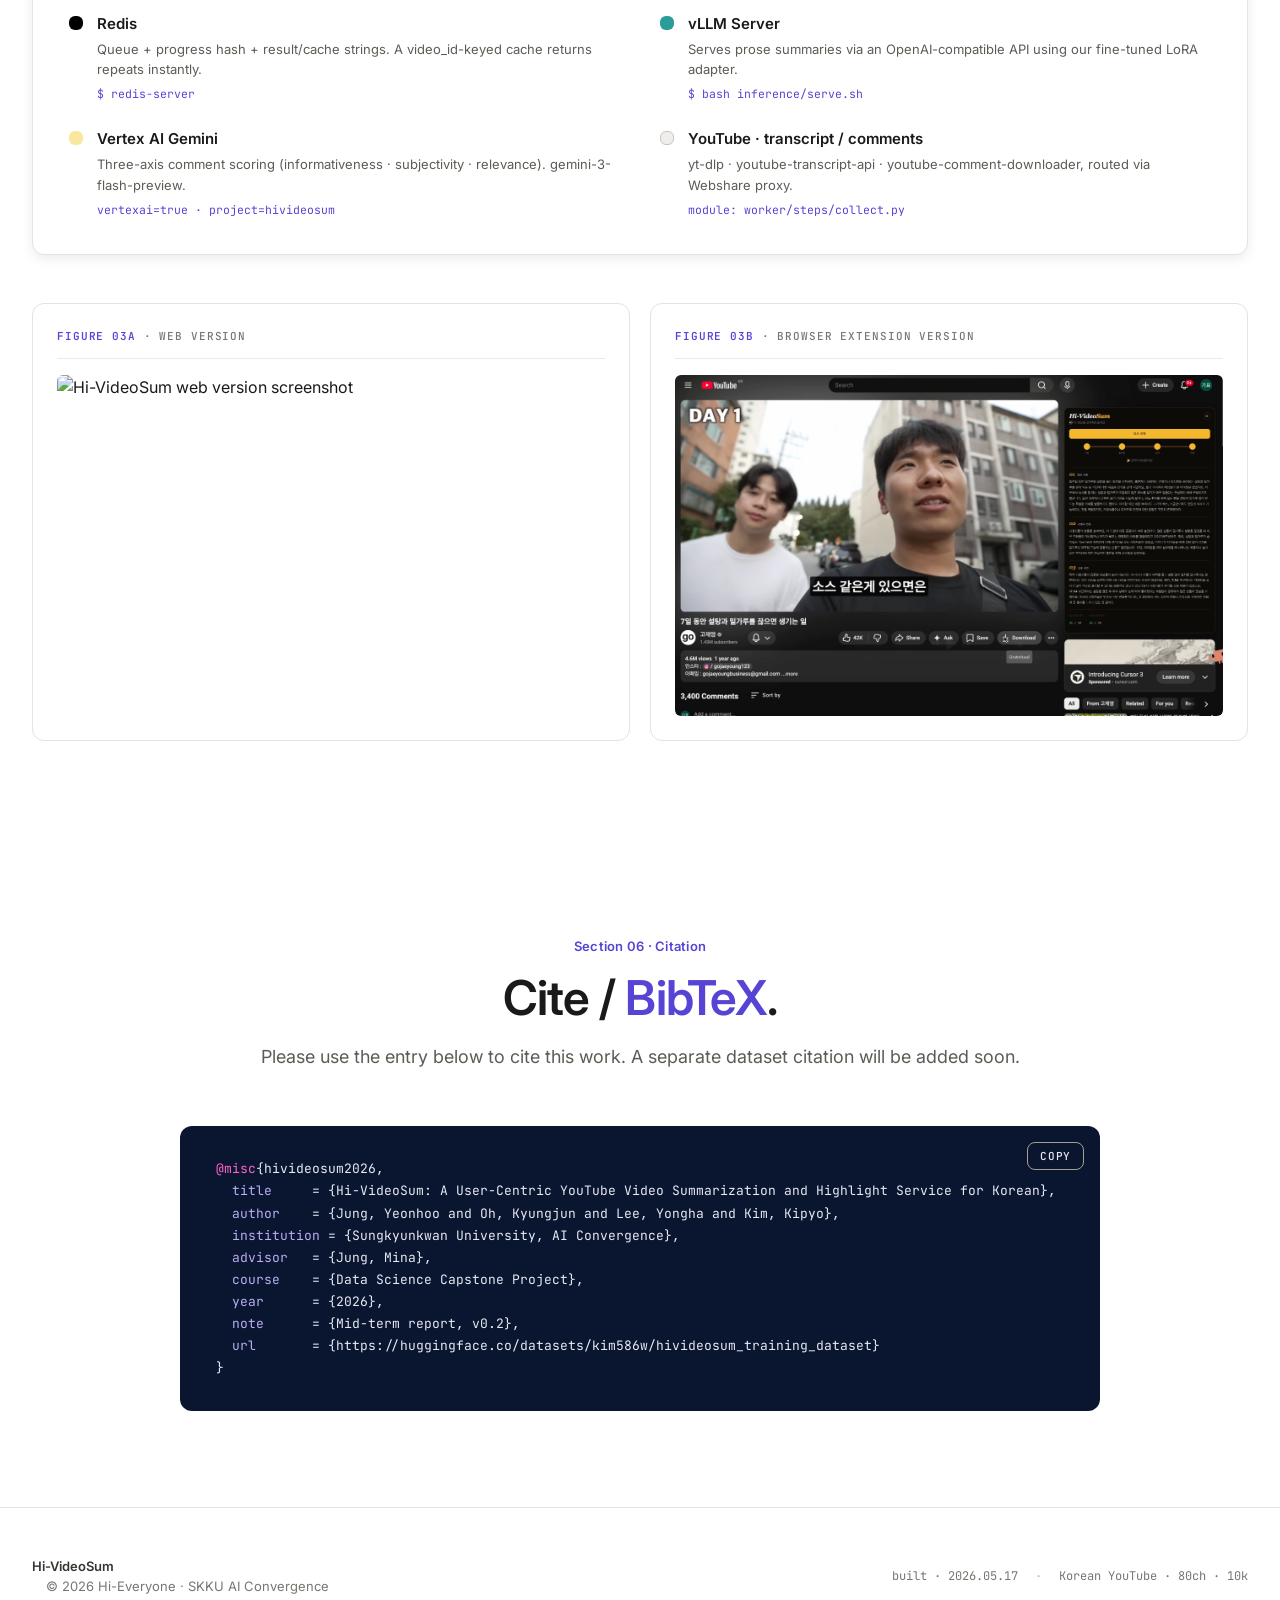
==== commit 54ec87cb: "page: move Report button next to HuggingFace dataset button Co-Authored-By: Claude Opus 4.8 <noreply" ====
--- a/docs/page/index.html
+++ b/docs/page/index.html
@@ -556,9 +556,9 @@
       <a href="#cite">Cite</a>
     </div>
     <div class="nav-actions">
-      <a href="https://drive.google.com/file/d/11bf9ATUAOm4R6O6xM4PwZFHc3GBgMjEa/view?usp=sharing" target="_blank" rel="noopener" class="btn btn-secondary btn-sm nav-login">Report</a>
       <a href="https://github.com/lucinnnal/hivideosum_datacapstone" target="_blank" rel="noopener" class="btn btn-secondary btn-sm nav-login">GitHub</a>
       <a href="https://huggingface.co/datasets/kim586w/hivideosum_training_dataset" target="_blank" rel="noopener" class="btn btn-primary btn-sm">HuggingFace · Dataset</a>
+      <a href="https://drive.google.com/file/d/11bf9ATUAOm4R6O6xM4PwZFHc3GBgMjEa/view?usp=sharing" target="_blank" rel="noopener" class="btn btn-secondary btn-sm nav-login">Report</a>
     </div>
   </div>
 </nav>
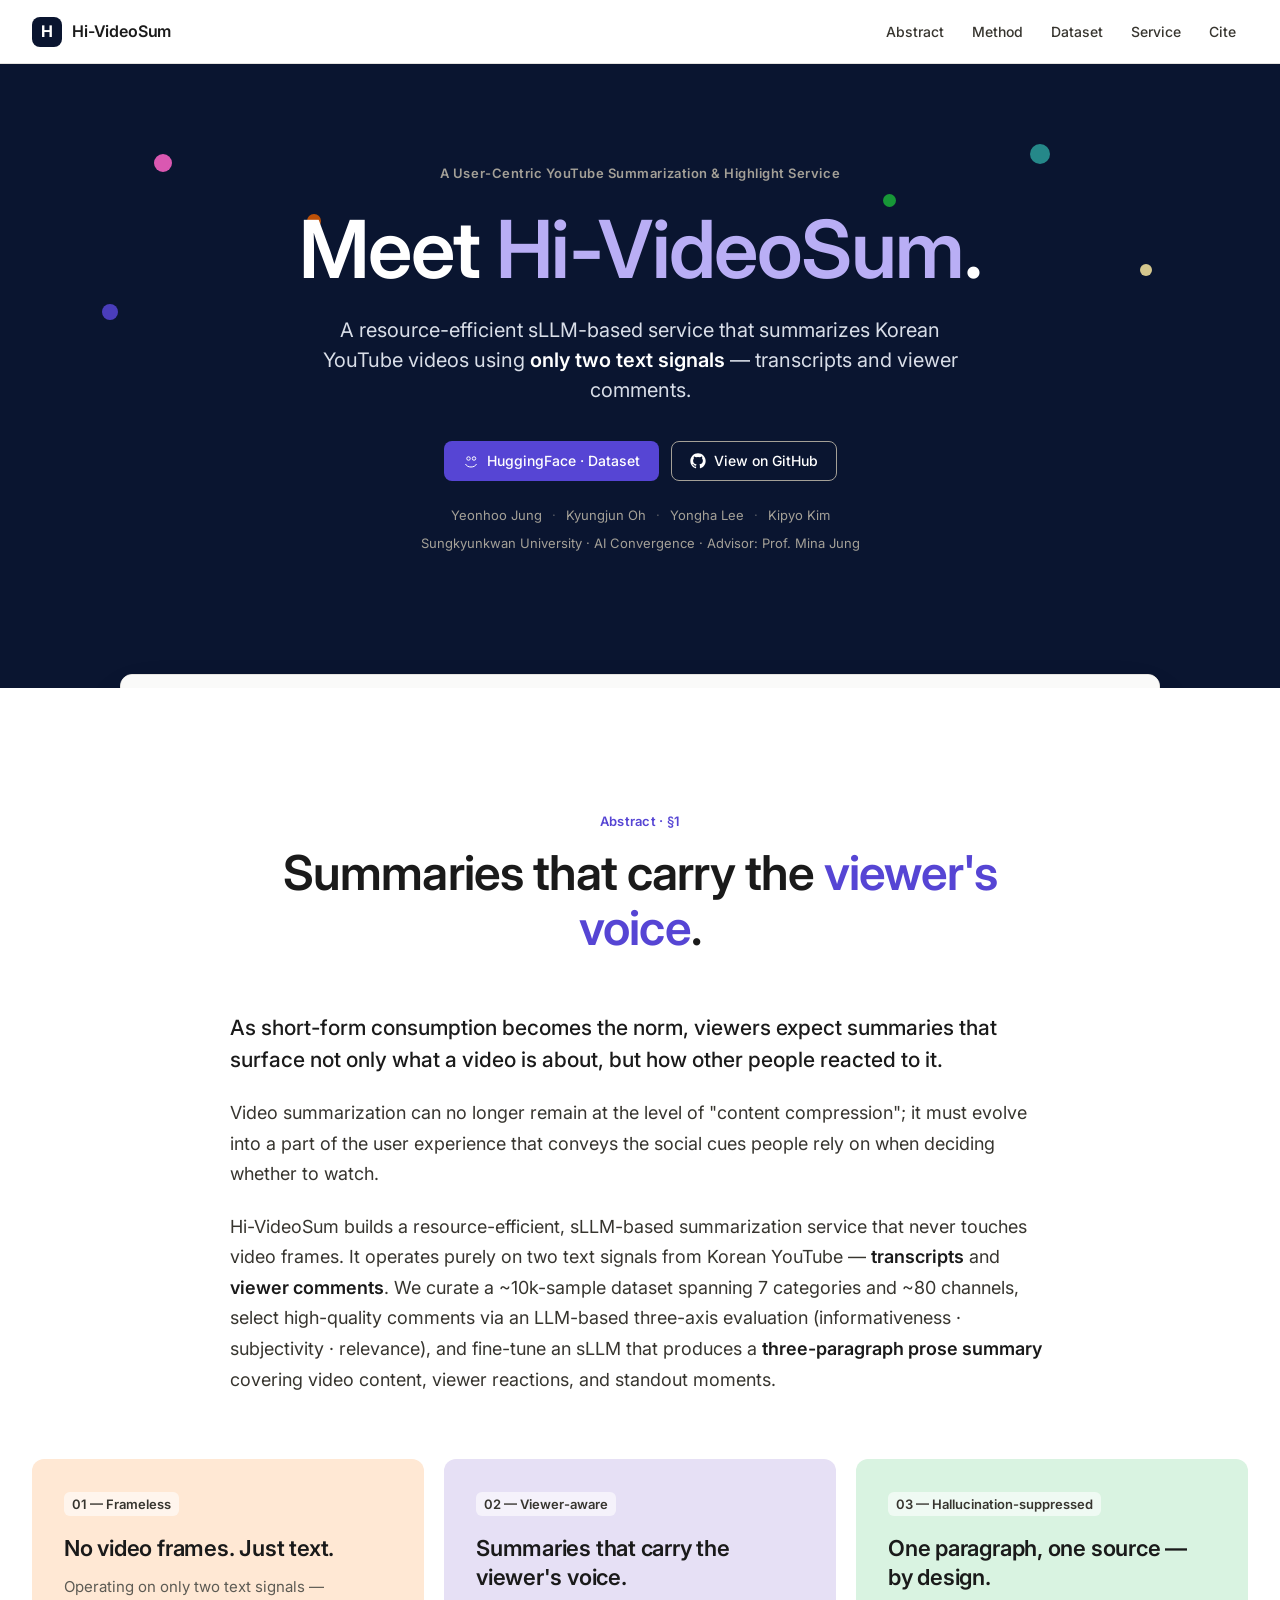
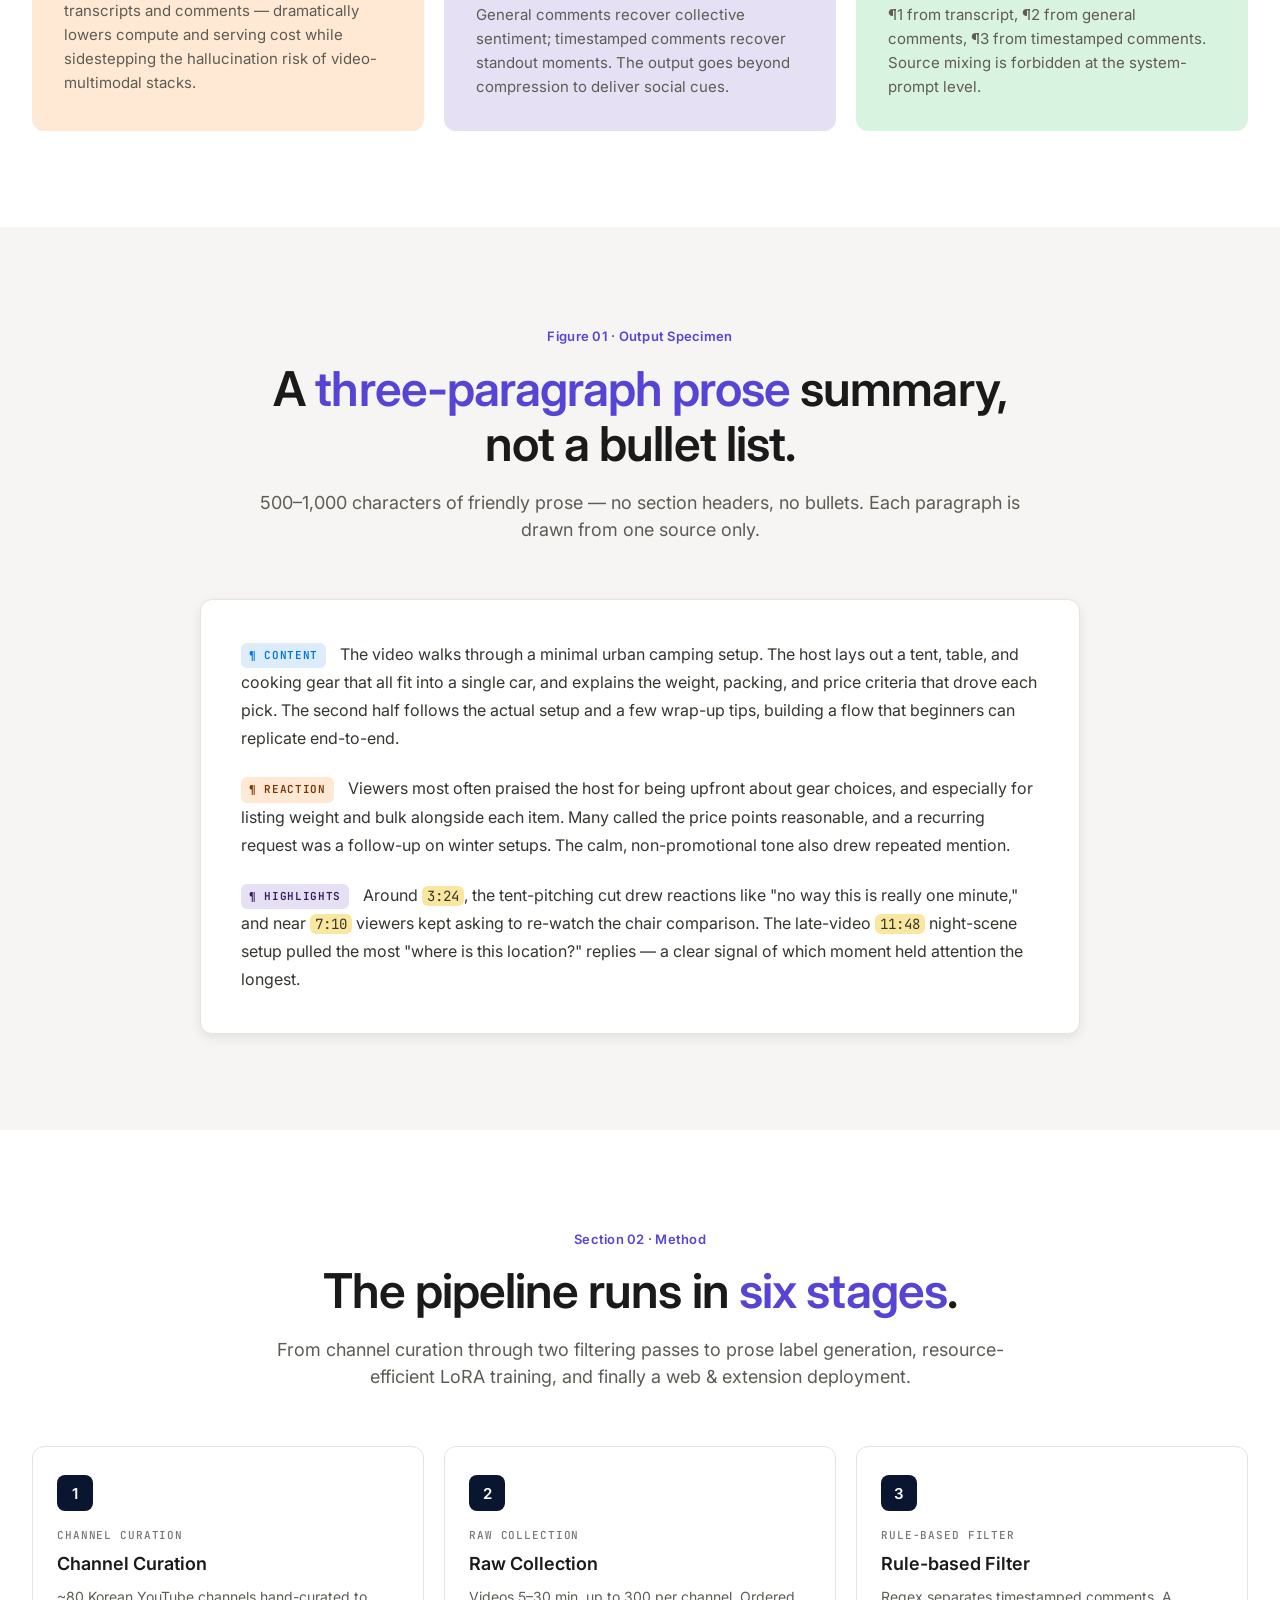
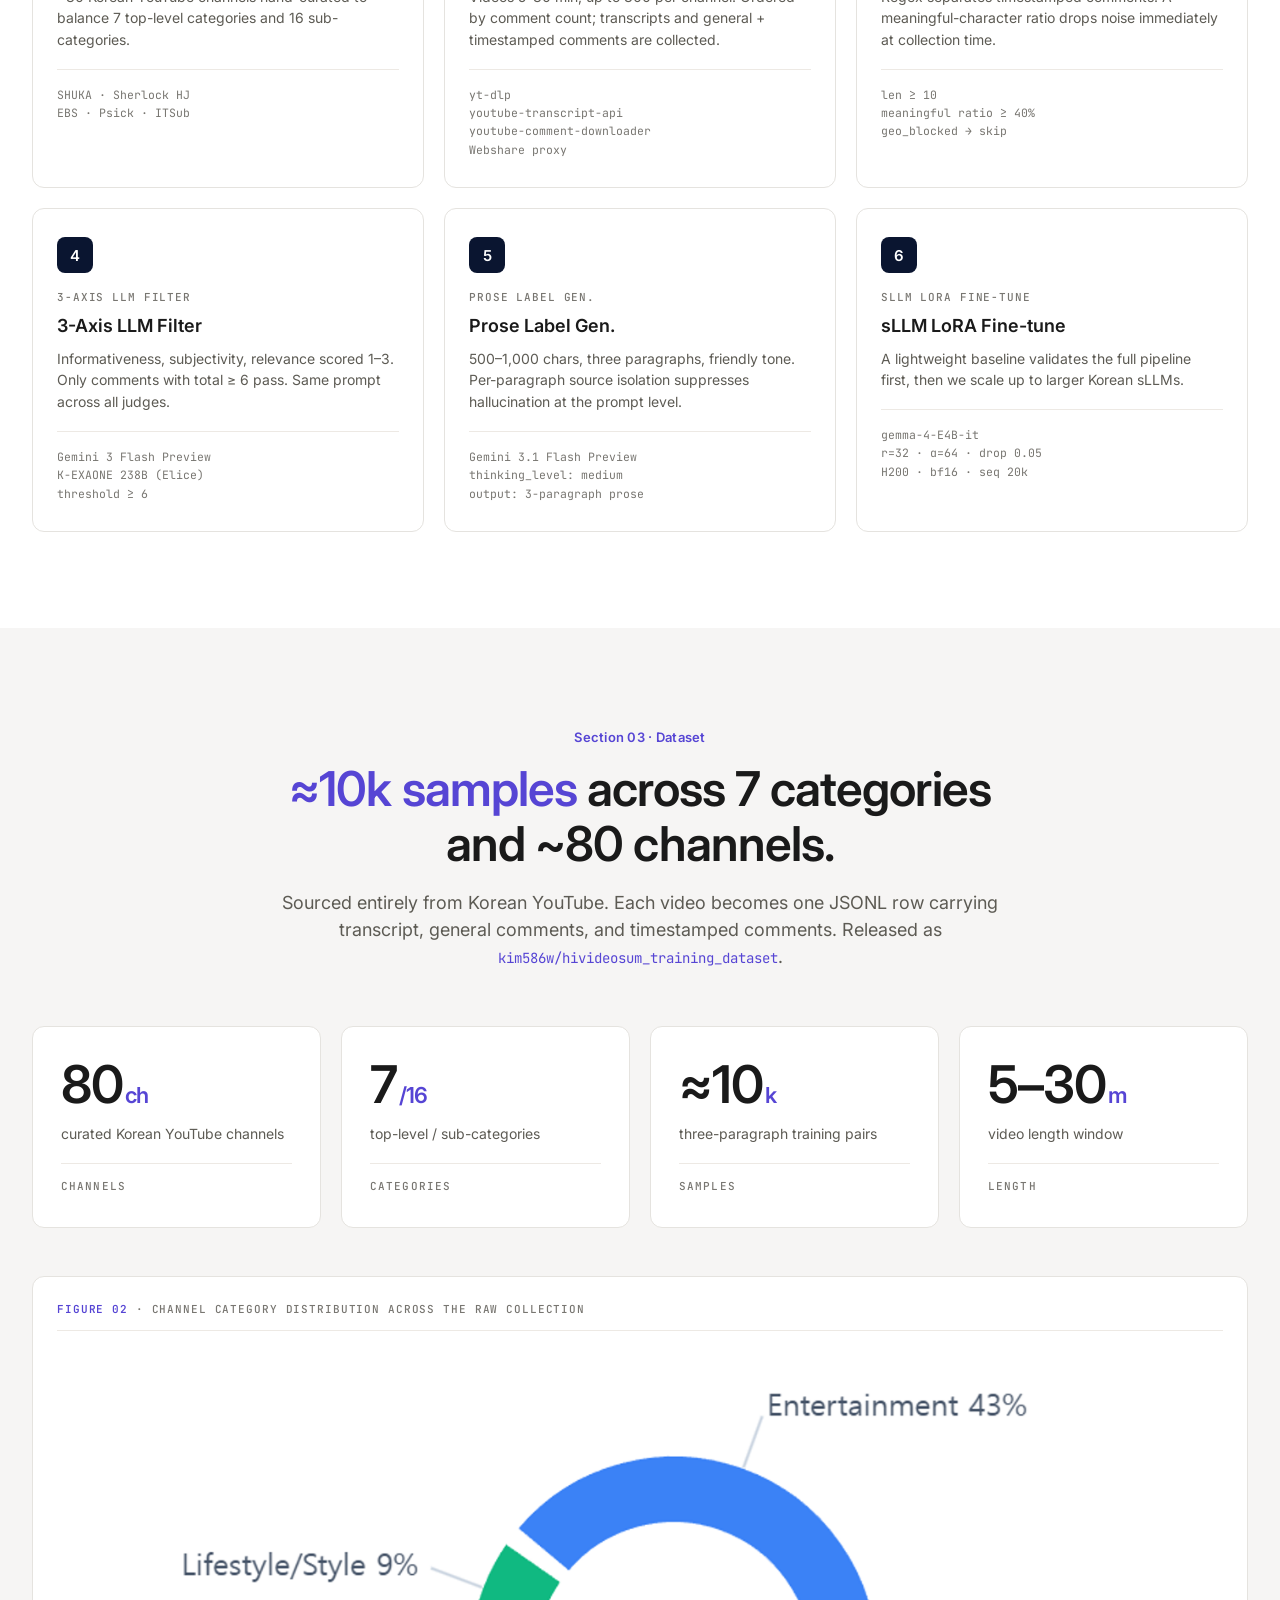
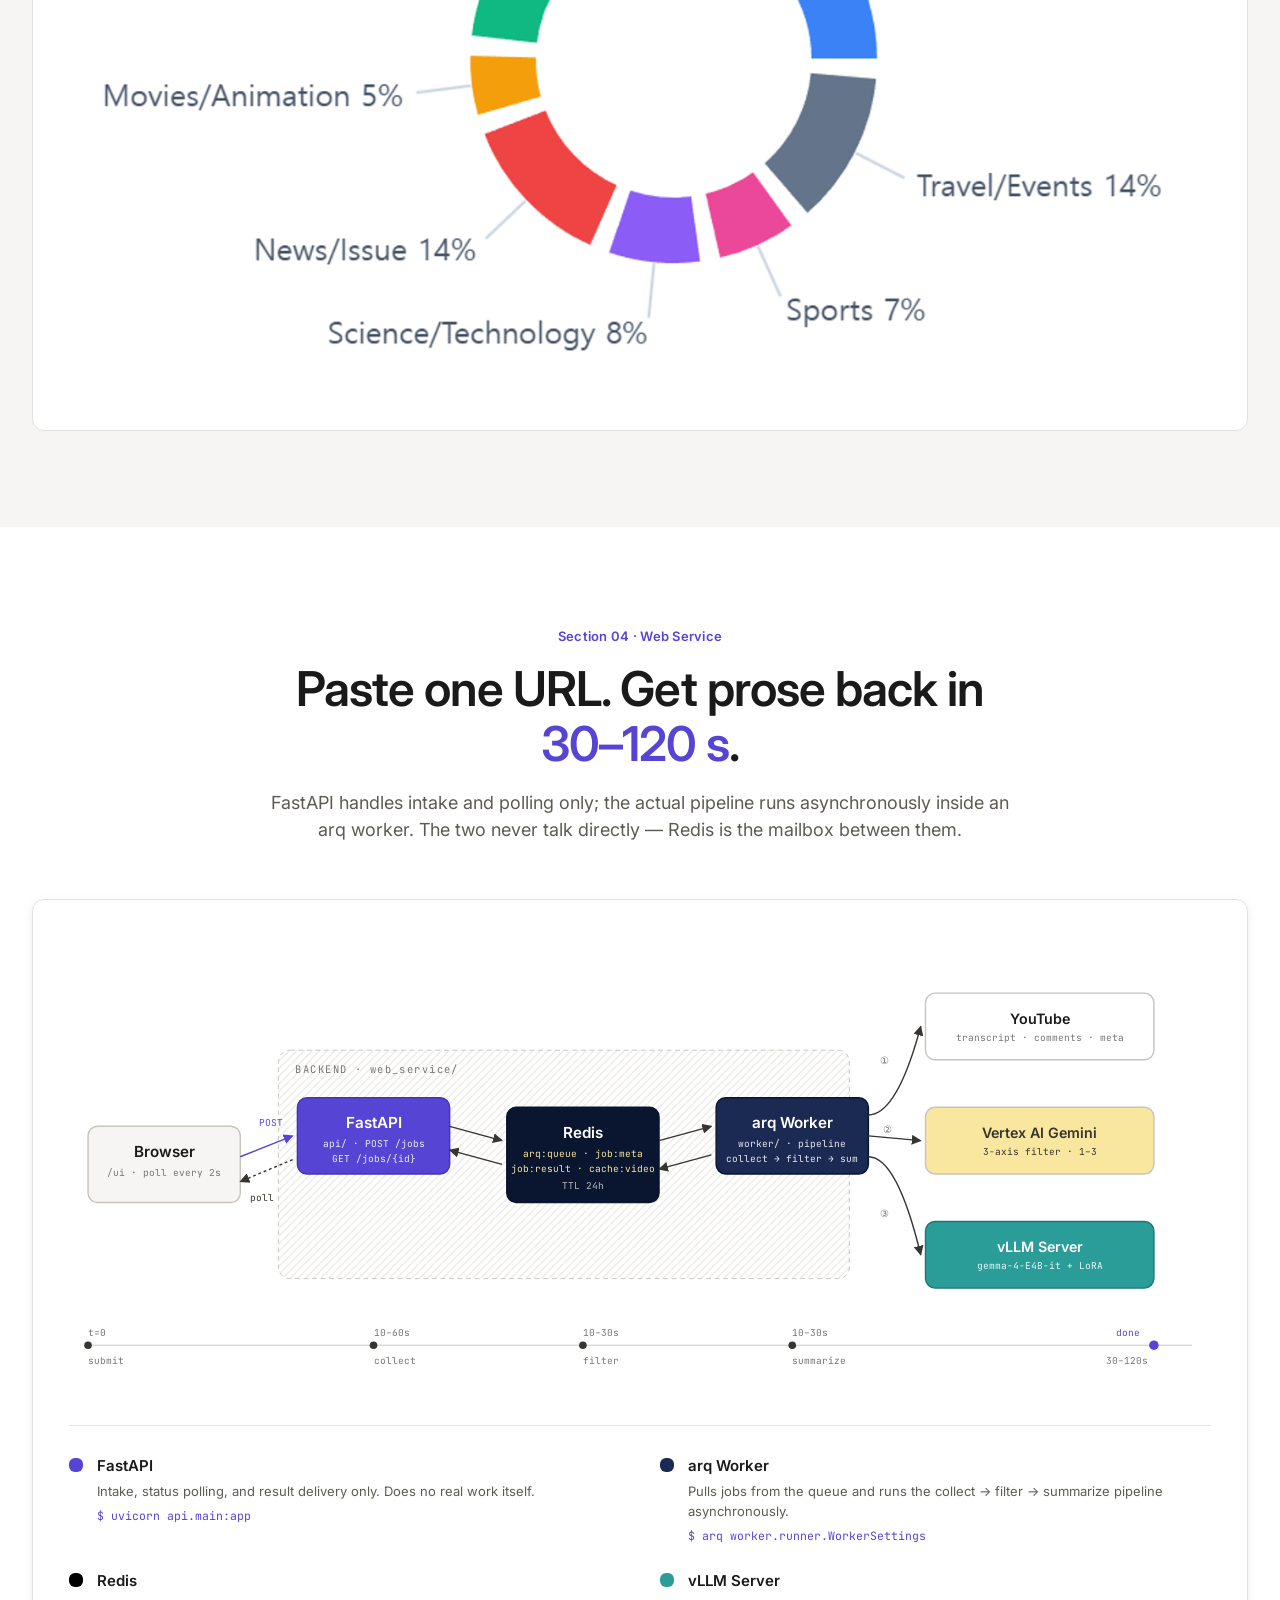
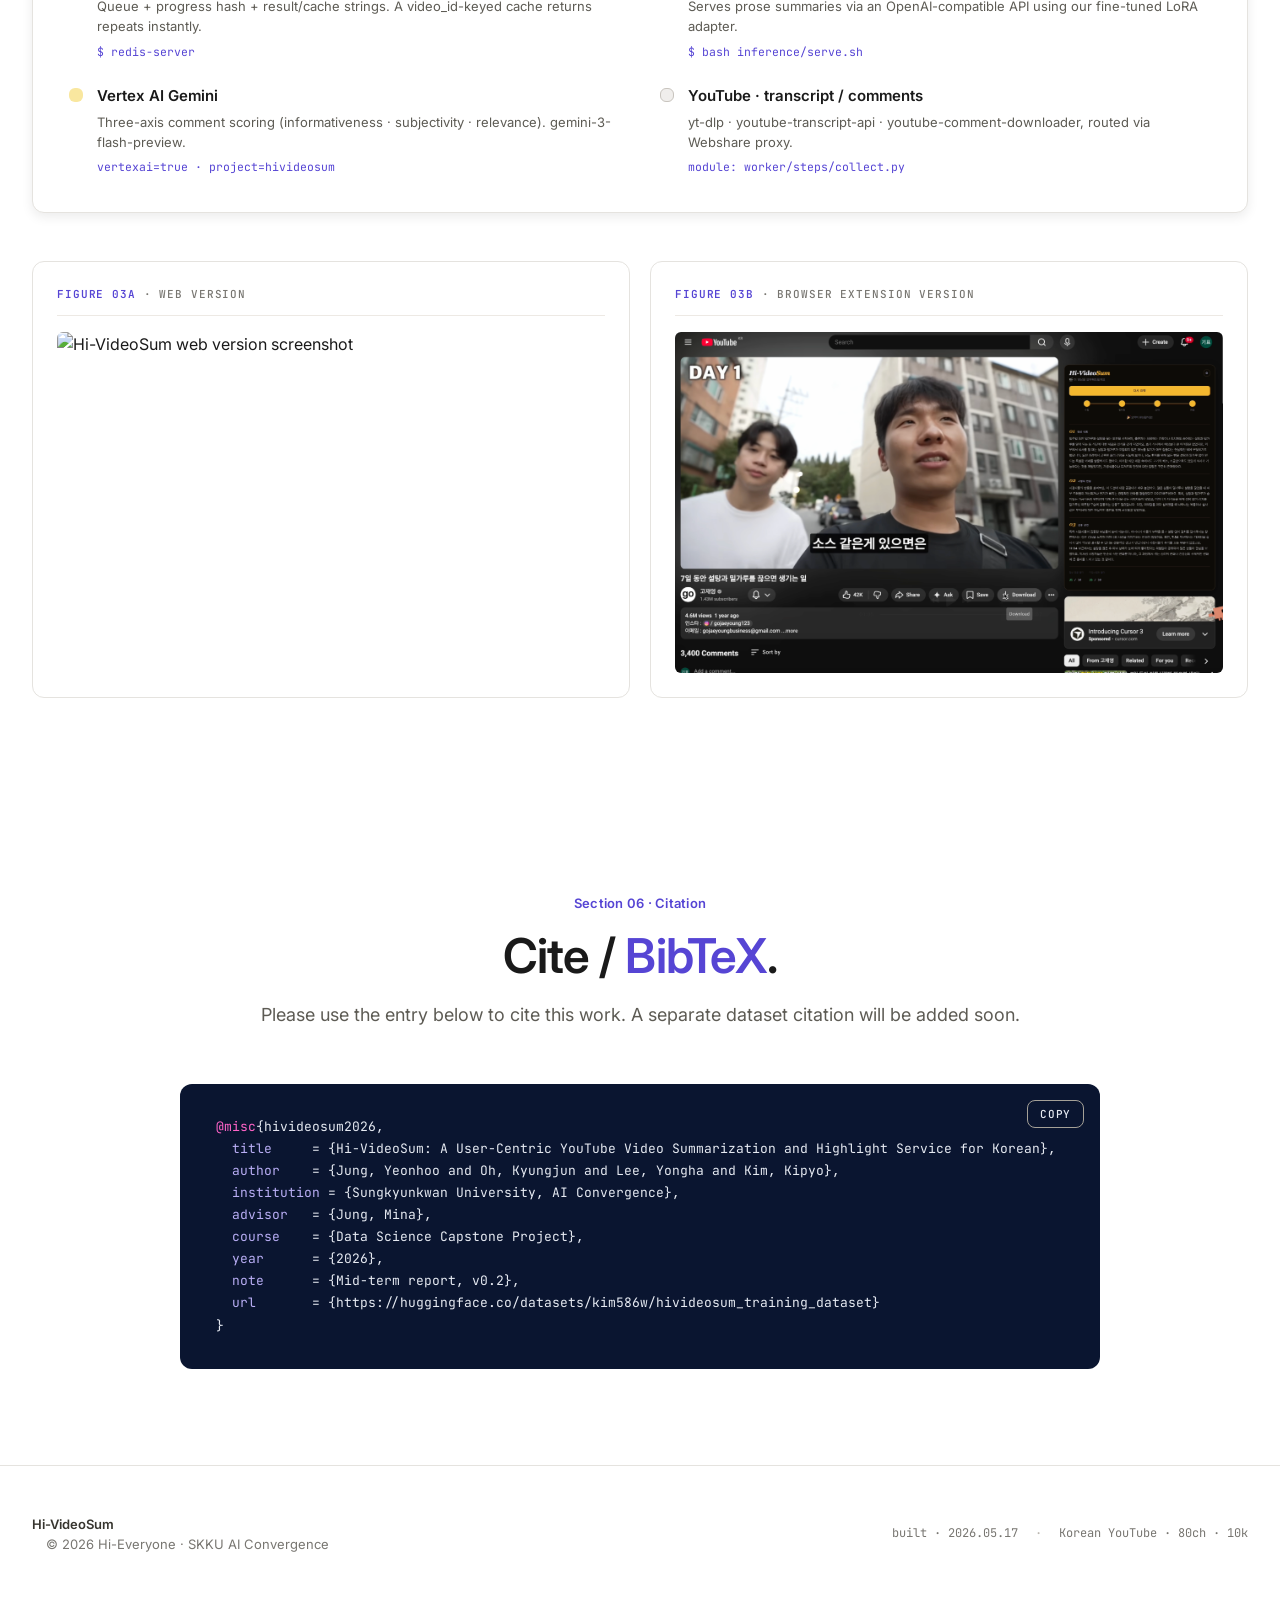
==== commit af3def7e: "page: remove promo banner and top-nav action buttons Co-Authored-By: Claude Opus 4.8 <noreply@anthro" ====
--- a/docs/page/index.html
+++ b/docs/page/index.html
@@ -535,12 +535,6 @@
 </head>
 <body>
 
-<!-- ───── PROMO BANNER ───── -->
-<div class="promo-banner">
-  Data Science Capstone · 2026 — Hi-VideoSum dataset is now live on
-  <a href="https://huggingface.co/datasets/kim586w/hivideosum_training_dataset" target="_blank" rel="noopener">HuggingFace Hub →</a>
-</div>
-
 <!-- ───── TOP NAV ───── -->
 <nav class="topnav">
   <div class="topnav-inner">
@@ -554,11 +548,6 @@
       <a href="#dataset">Dataset</a>
       <a href="#service">Service</a>
       <a href="#cite">Cite</a>
-    </div>
-    <div class="nav-actions">
-      <a href="https://github.com/lucinnnal/hivideosum_datacapstone" target="_blank" rel="noopener" class="btn btn-secondary btn-sm nav-login">GitHub</a>
-      <a href="https://huggingface.co/datasets/kim586w/hivideosum_training_dataset" target="_blank" rel="noopener" class="btn btn-primary btn-sm">HuggingFace · Dataset</a>
-      <a href="https://drive.google.com/file/d/11bf9ATUAOm4R6O6xM4PwZFHc3GBgMjEa/view?usp=sharing" target="_blank" rel="noopener" class="btn btn-secondary btn-sm nav-login">Report</a>
     </div>
   </div>
 </nav>
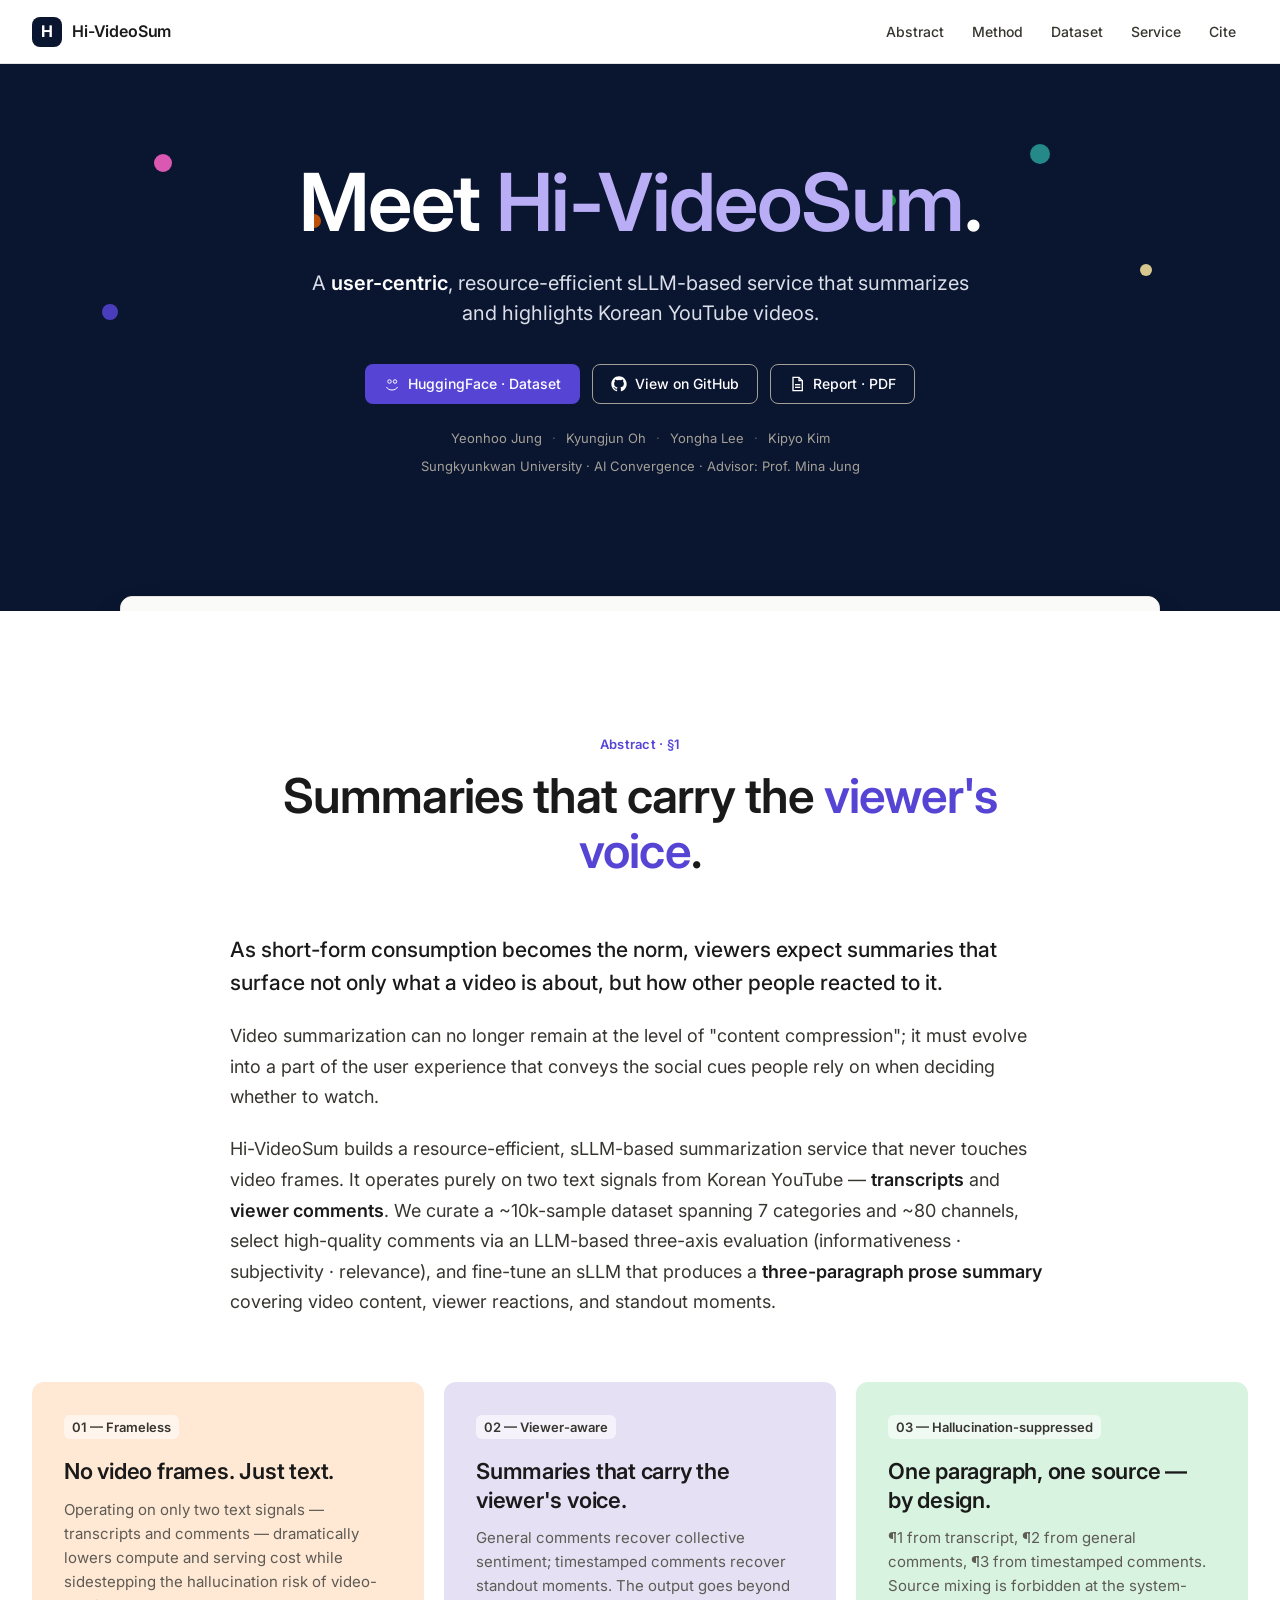
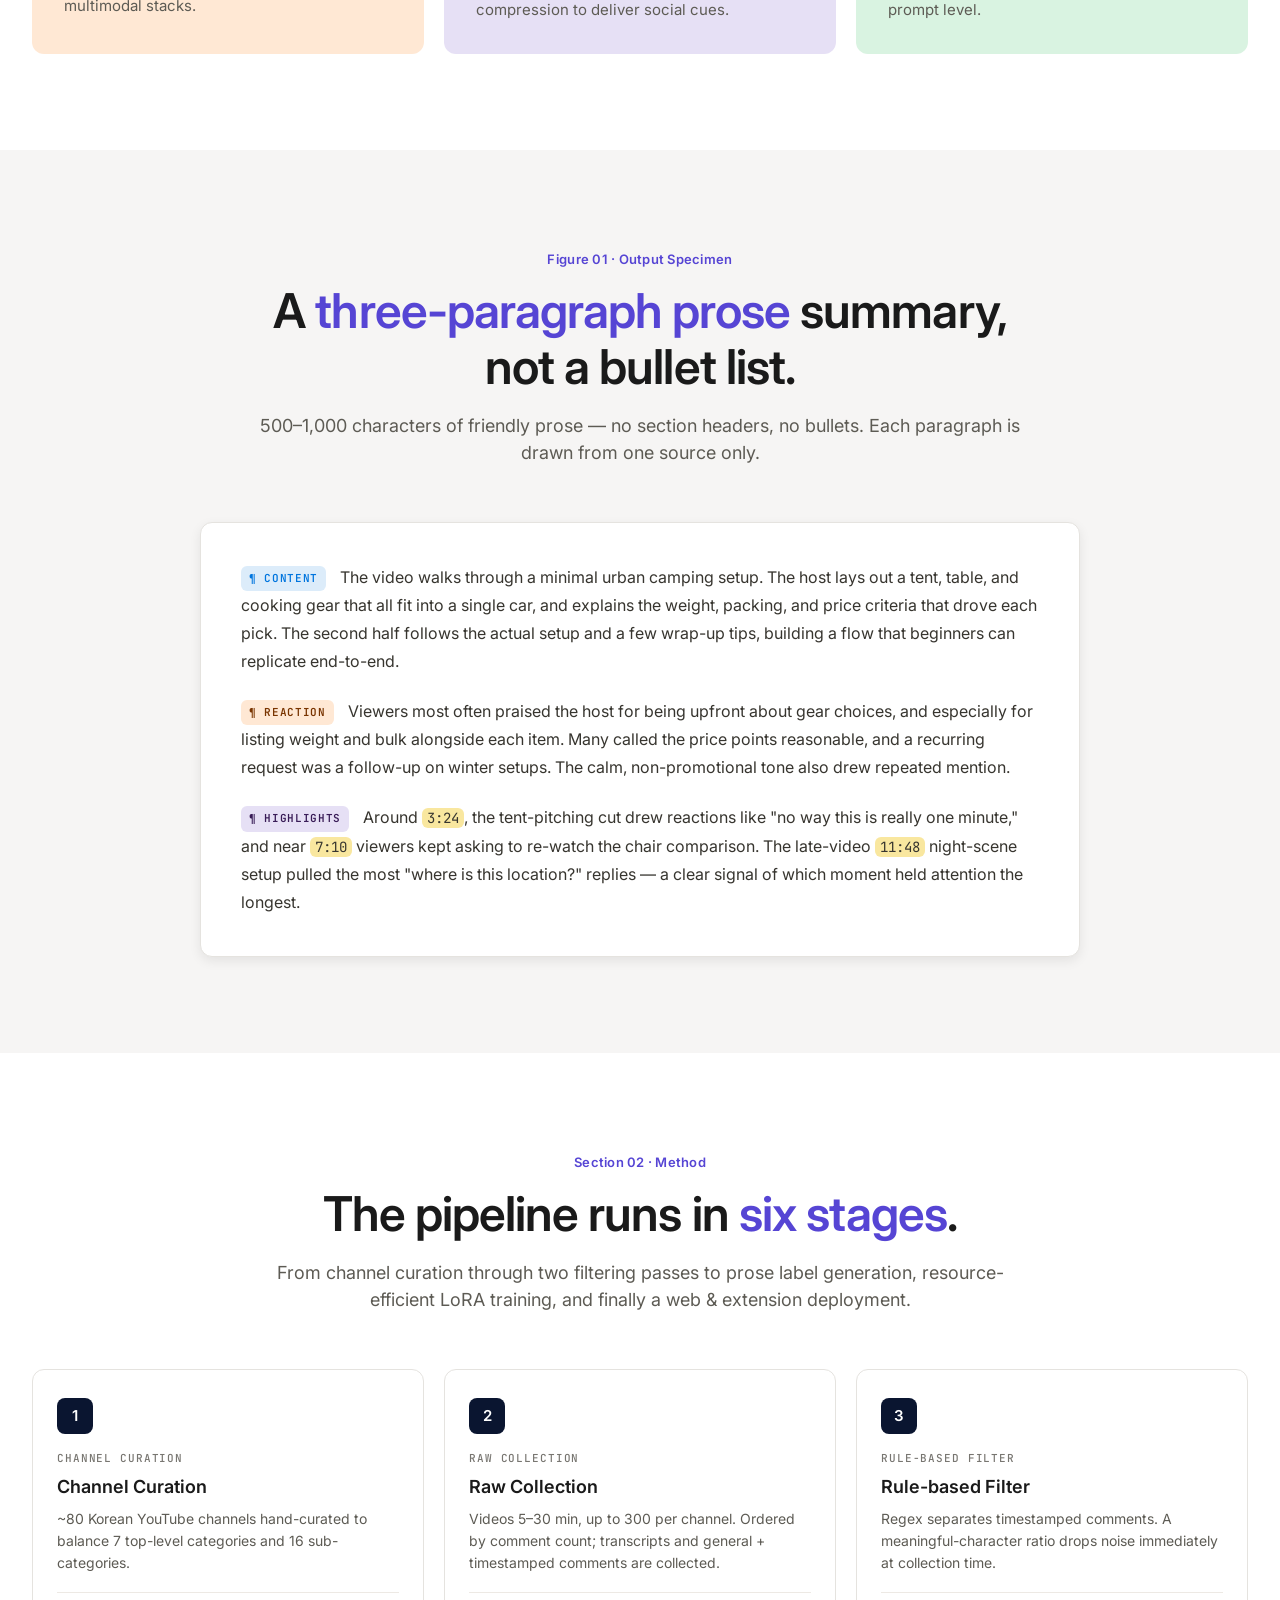
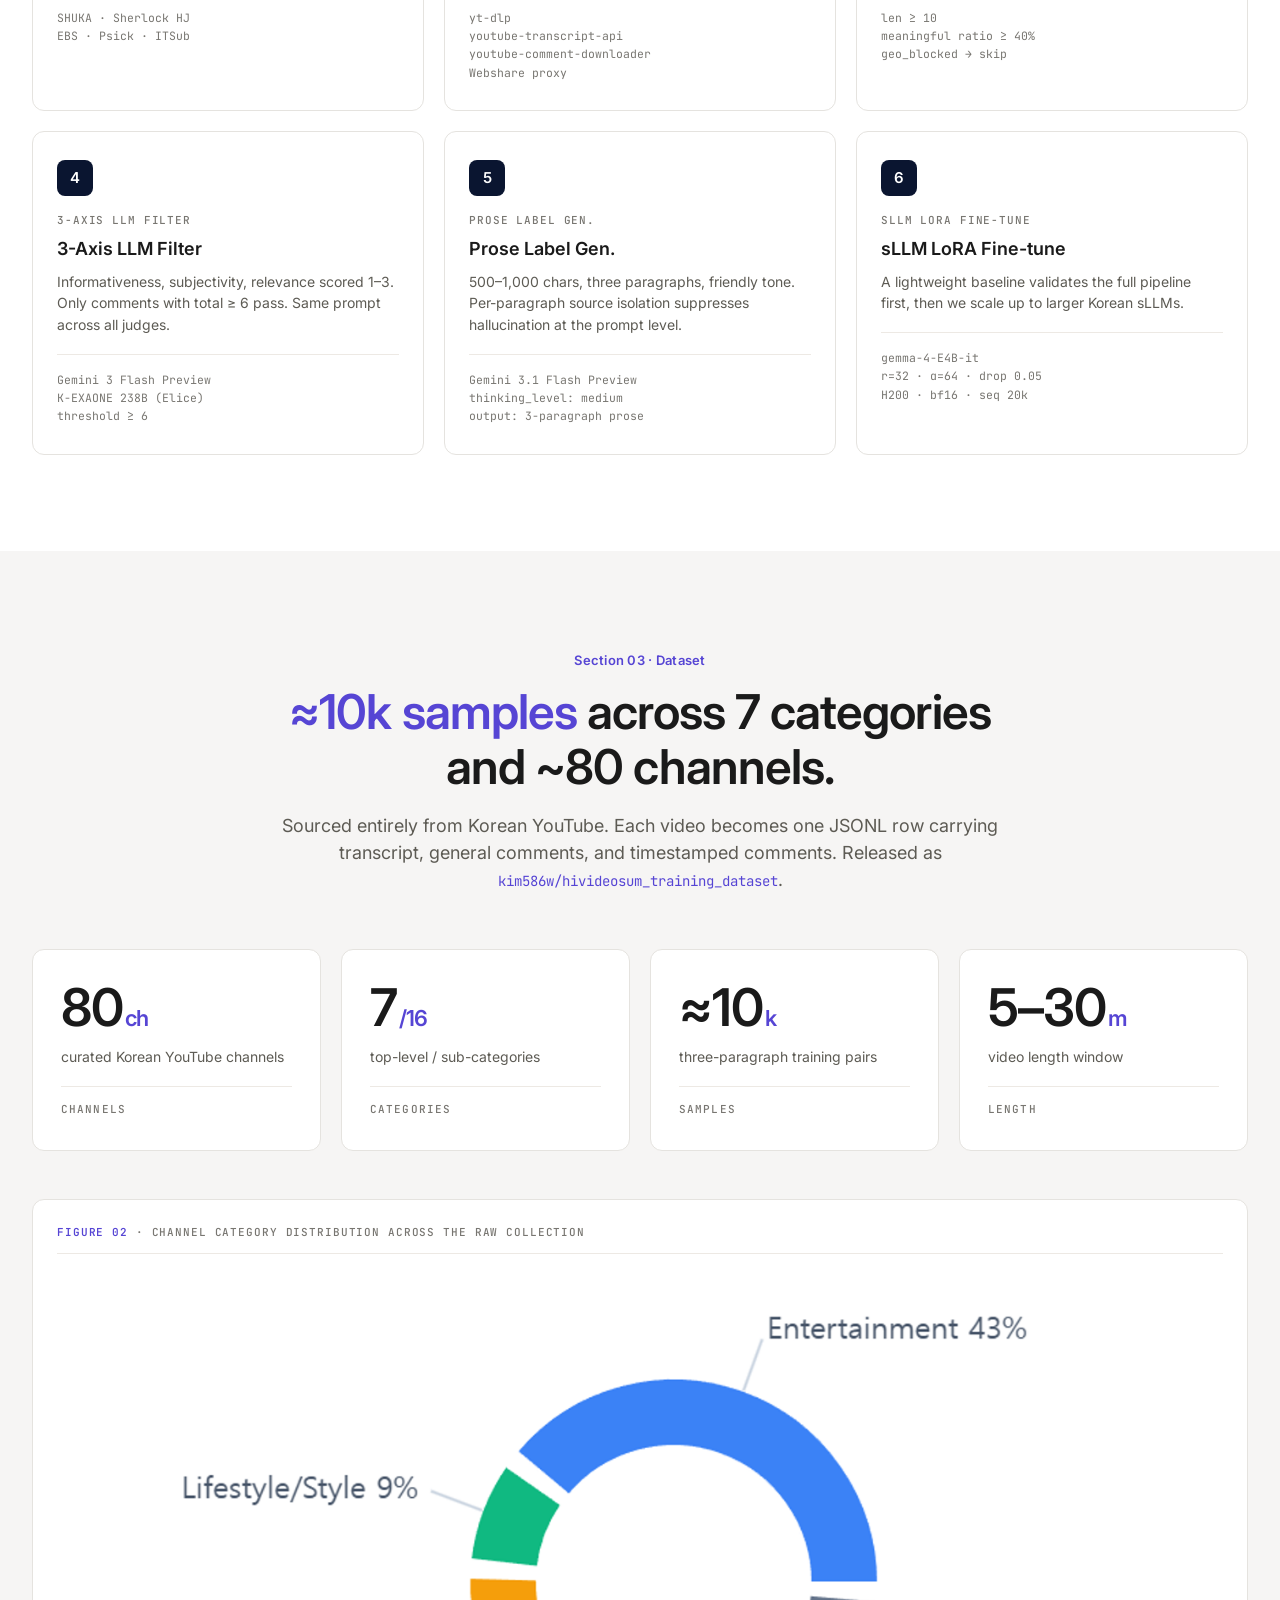
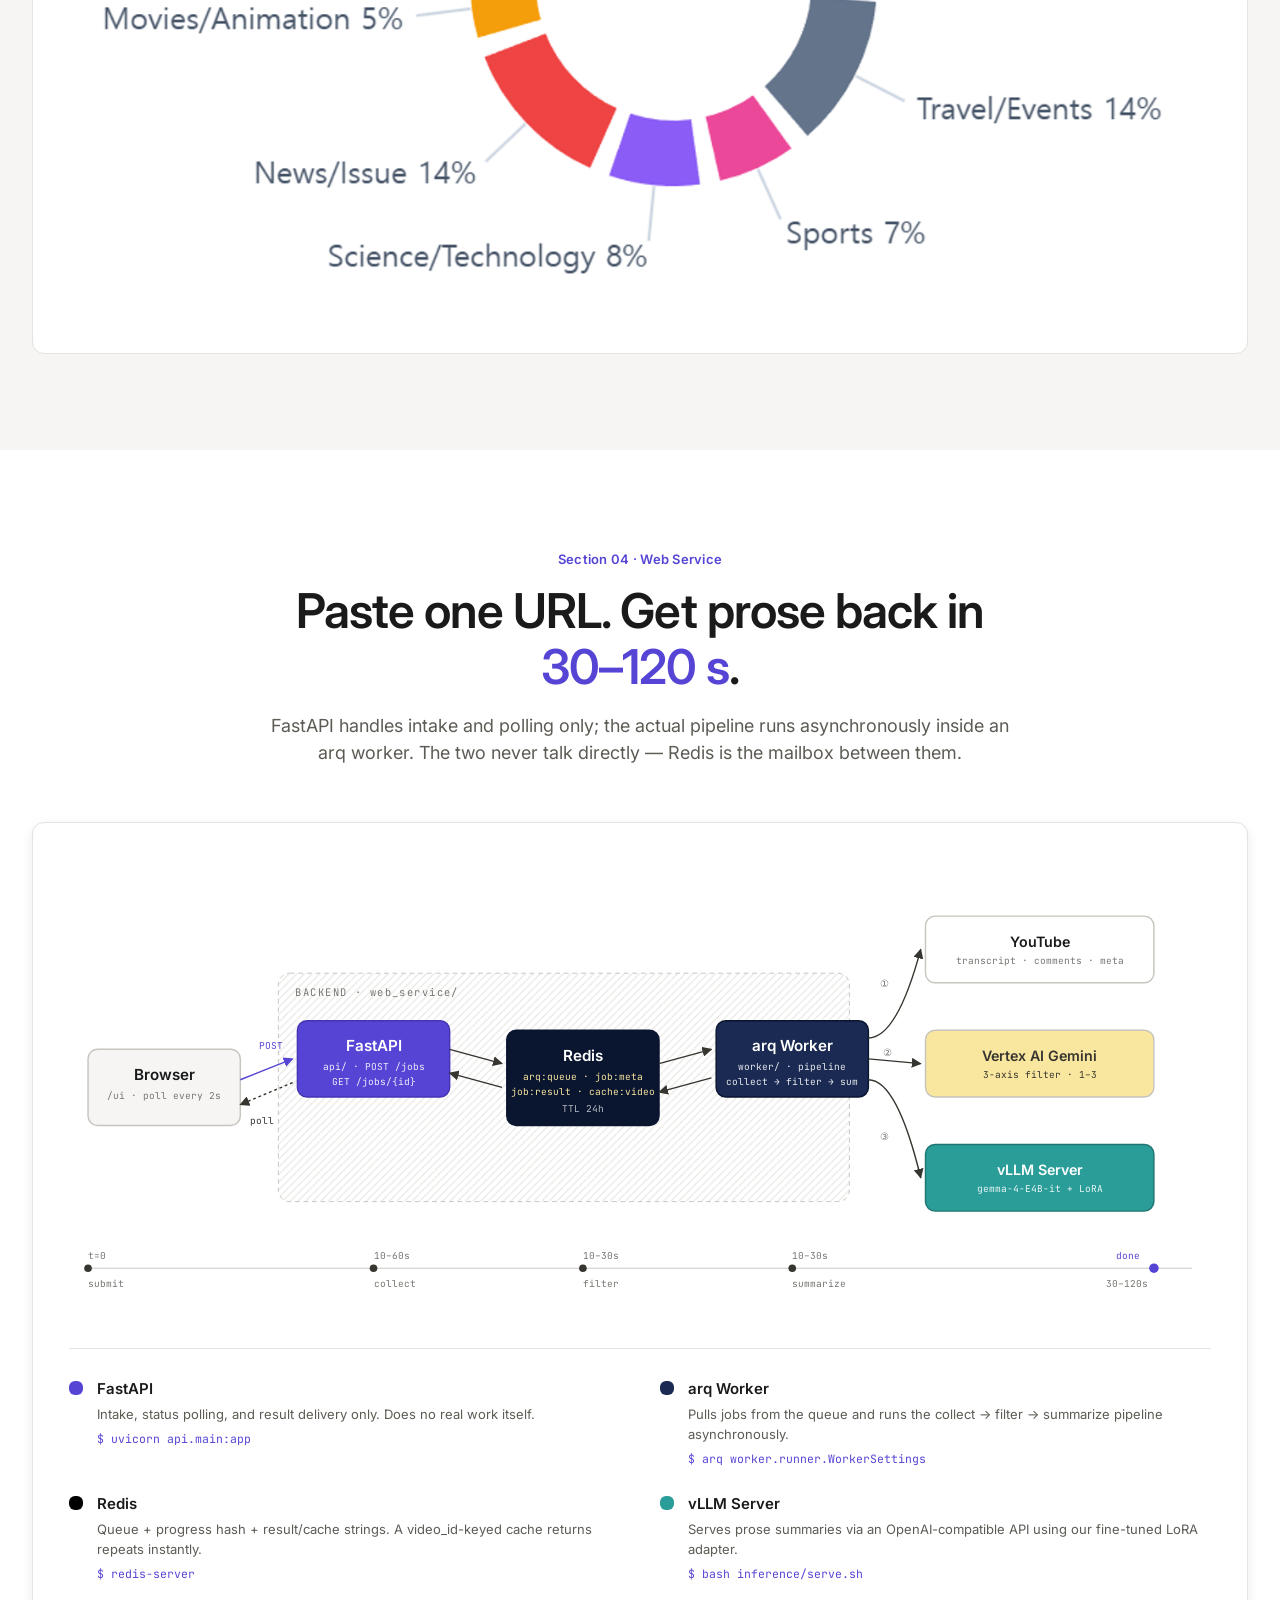
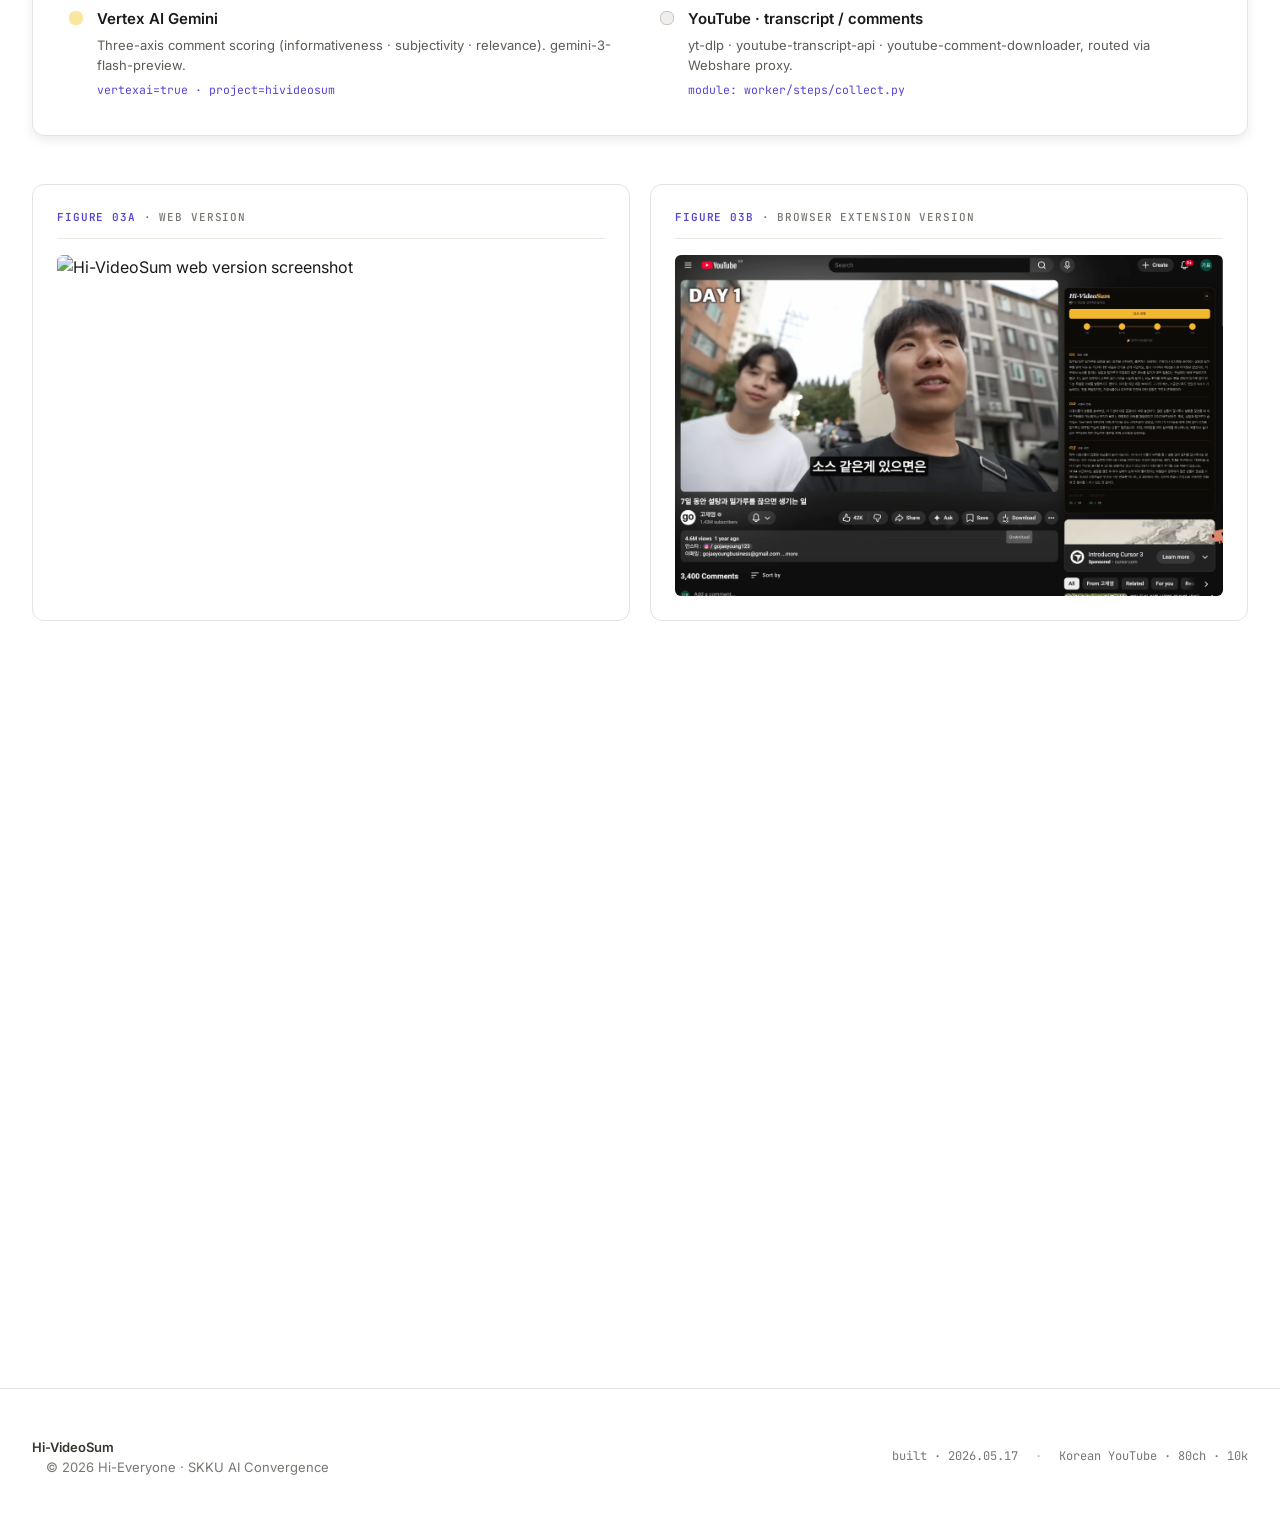
==== commit 635a0081: "page: add Report button to hero, fold eyebrow into subtitle - Remove "A User-Centric ... Service" ey" ====
--- a/docs/page/index.html
+++ b/docs/page/index.html
@@ -557,9 +557,8 @@
   <span class="dot d1"></span><span class="dot d2"></span><span class="dot d3"></span>
   <span class="dot d4"></span><span class="dot d5"></span><span class="dot d6"></span>
   <div class="hero-inner">
-    <span class="hero-eyebrow">A User-Centric YouTube Summarization &amp; Highlight Service</span>
     <h1>Meet <span class="accent">Hi-VideoSum</span>.</h1>
-    <p class="hero-sub">A resource-efficient sLLM-based service that summarizes Korean YouTube videos using <em>only two text signals</em> — transcripts and viewer comments.</p>
+    <p class="hero-sub">A <em>user-centric</em>, resource-efficient sLLM-based service that summarizes and highlights Korean YouTube videos.</p>
     <div class="hero-actions">
       <a href="https://huggingface.co/datasets/kim586w/hivideosum_training_dataset" target="_blank" rel="noopener" class="btn btn-primary">
         <span class="ico"><svg viewBox="0 0 32 32" fill="none" stroke="currentColor" stroke-width="2"><circle cx="11" cy="11" r="3.5"/><circle cx="22" cy="11" r="3.5"/><path d="M5 22c2 4 6 6 11 6s9-2 11-6"/></svg></span>
@@ -568,6 +567,10 @@
       <a href="https://github.com/lucinnnal/hivideosum_datacapstone" target="_blank" rel="noopener" class="btn btn-secondary-on-dark">
         <span class="ico"><svg viewBox="0 0 24 24" fill="currentColor"><path d="M12 .5C5.65.5.5 5.65.5 12c0 5.08 3.29 9.39 7.86 10.91.58.11.79-.25.79-.55v-1.93c-3.2.7-3.87-1.54-3.87-1.54-.52-1.32-1.27-1.67-1.27-1.67-1.04-.71.08-.7.08-.7 1.15.08 1.76 1.18 1.76 1.18 1.02 1.75 2.69 1.24 3.34.95.1-.74.4-1.24.73-1.53-2.55-.29-5.24-1.28-5.24-5.69 0-1.26.45-2.28 1.18-3.09-.12-.29-.51-1.46.11-3.04 0 0 .96-.31 3.15 1.18a10.93 10.93 0 0 1 5.74 0c2.19-1.49 3.15-1.18 3.15-1.18.62 1.58.23 2.75.12 3.04.73.81 1.18 1.83 1.18 3.09 0 4.42-2.69 5.4-5.25 5.68.41.35.78 1.04.78 2.11v3.13c0 .3.21.67.8.55C20.21 21.39 23.5 17.08 23.5 12 23.5 5.65 18.35.5 12 .5z"/></svg></span>
         View on GitHub
+      </a>
+      <a href="https://drive.google.com/file/d/11bf9ATUAOm4R6O6xM4PwZFHc3GBgMjEa/view?usp=sharing" target="_blank" rel="noopener" class="btn btn-secondary-on-dark">
+        <span class="ico"><svg viewBox="0 0 24 24" fill="none" stroke="currentColor" stroke-width="2"><path d="M6 2h9l5 5v15H6z"/><path d="M15 2v5h5"/><line x1="9" y1="13" x2="17" y2="13"/><line x1="9" y1="17" x2="17" y2="17"/></svg></span>
+        Report · PDF
       </a>
     </div>
     <div class="hero-meta">
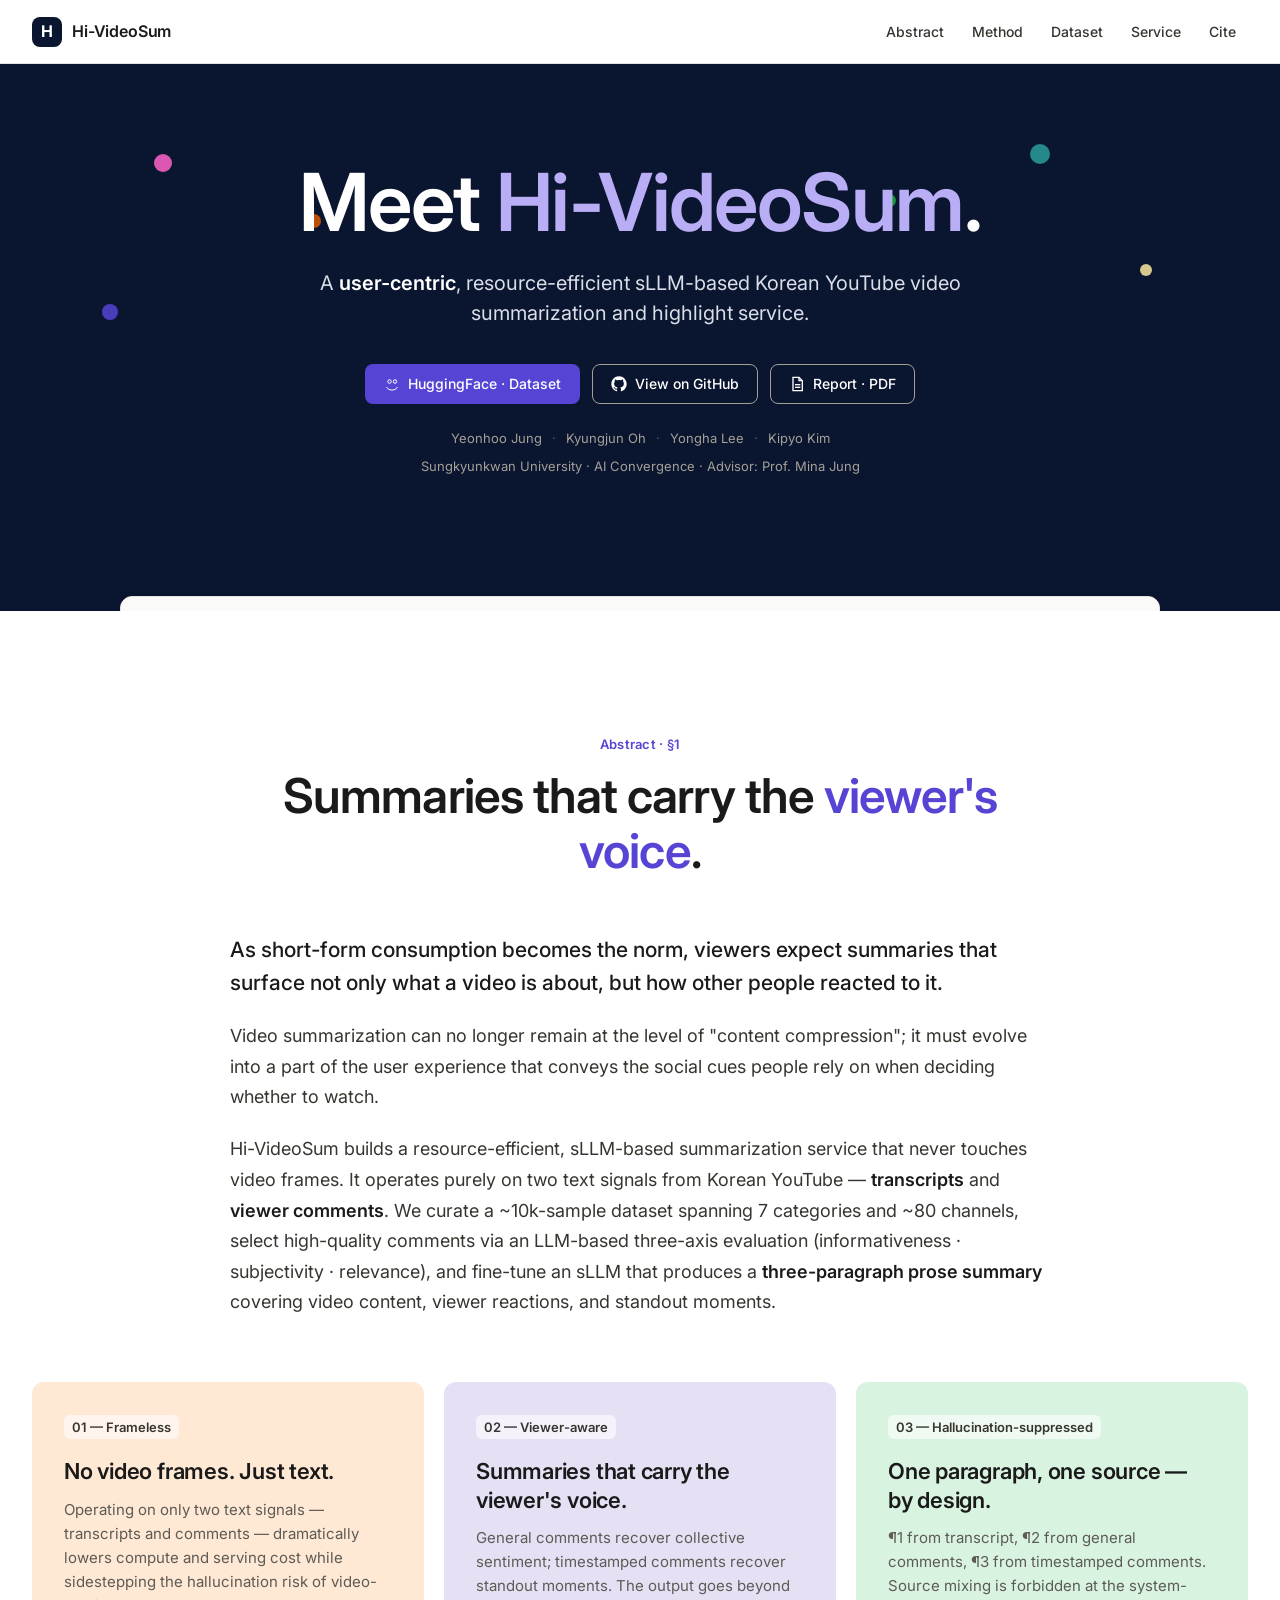
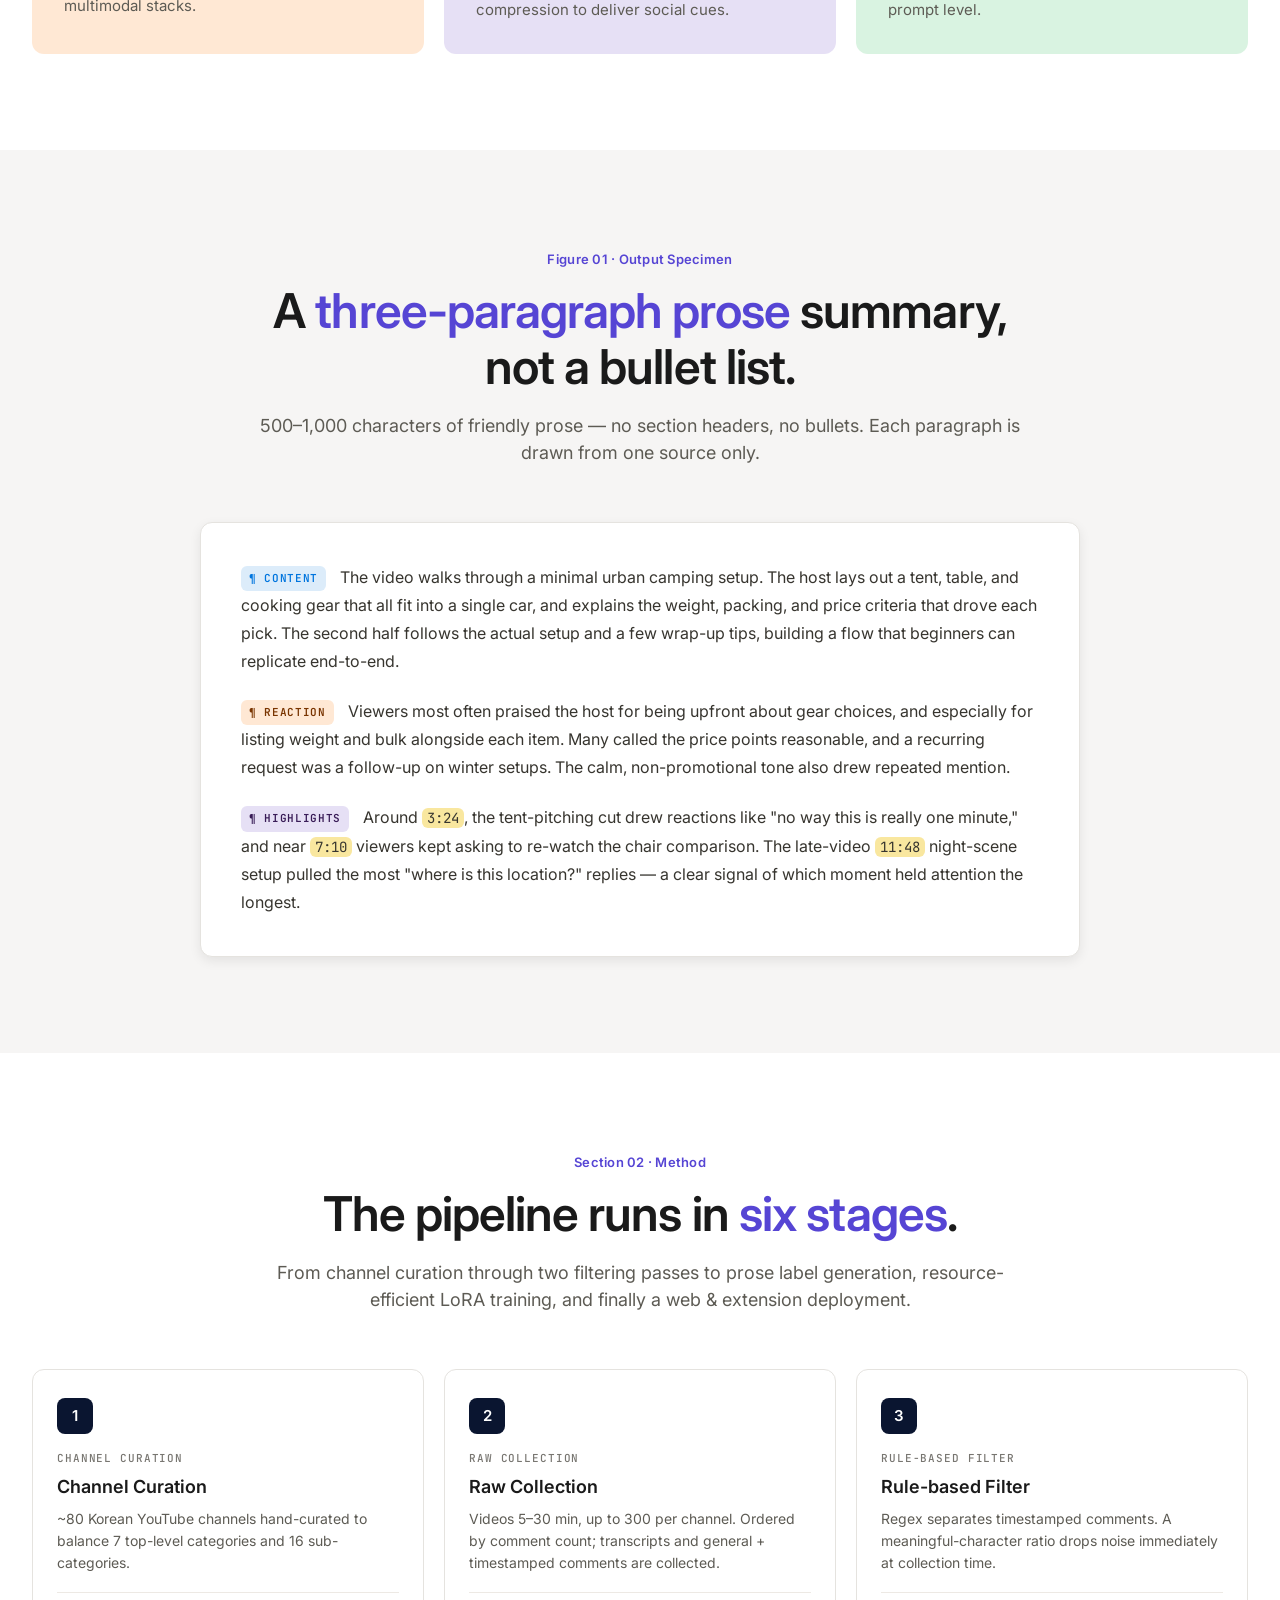
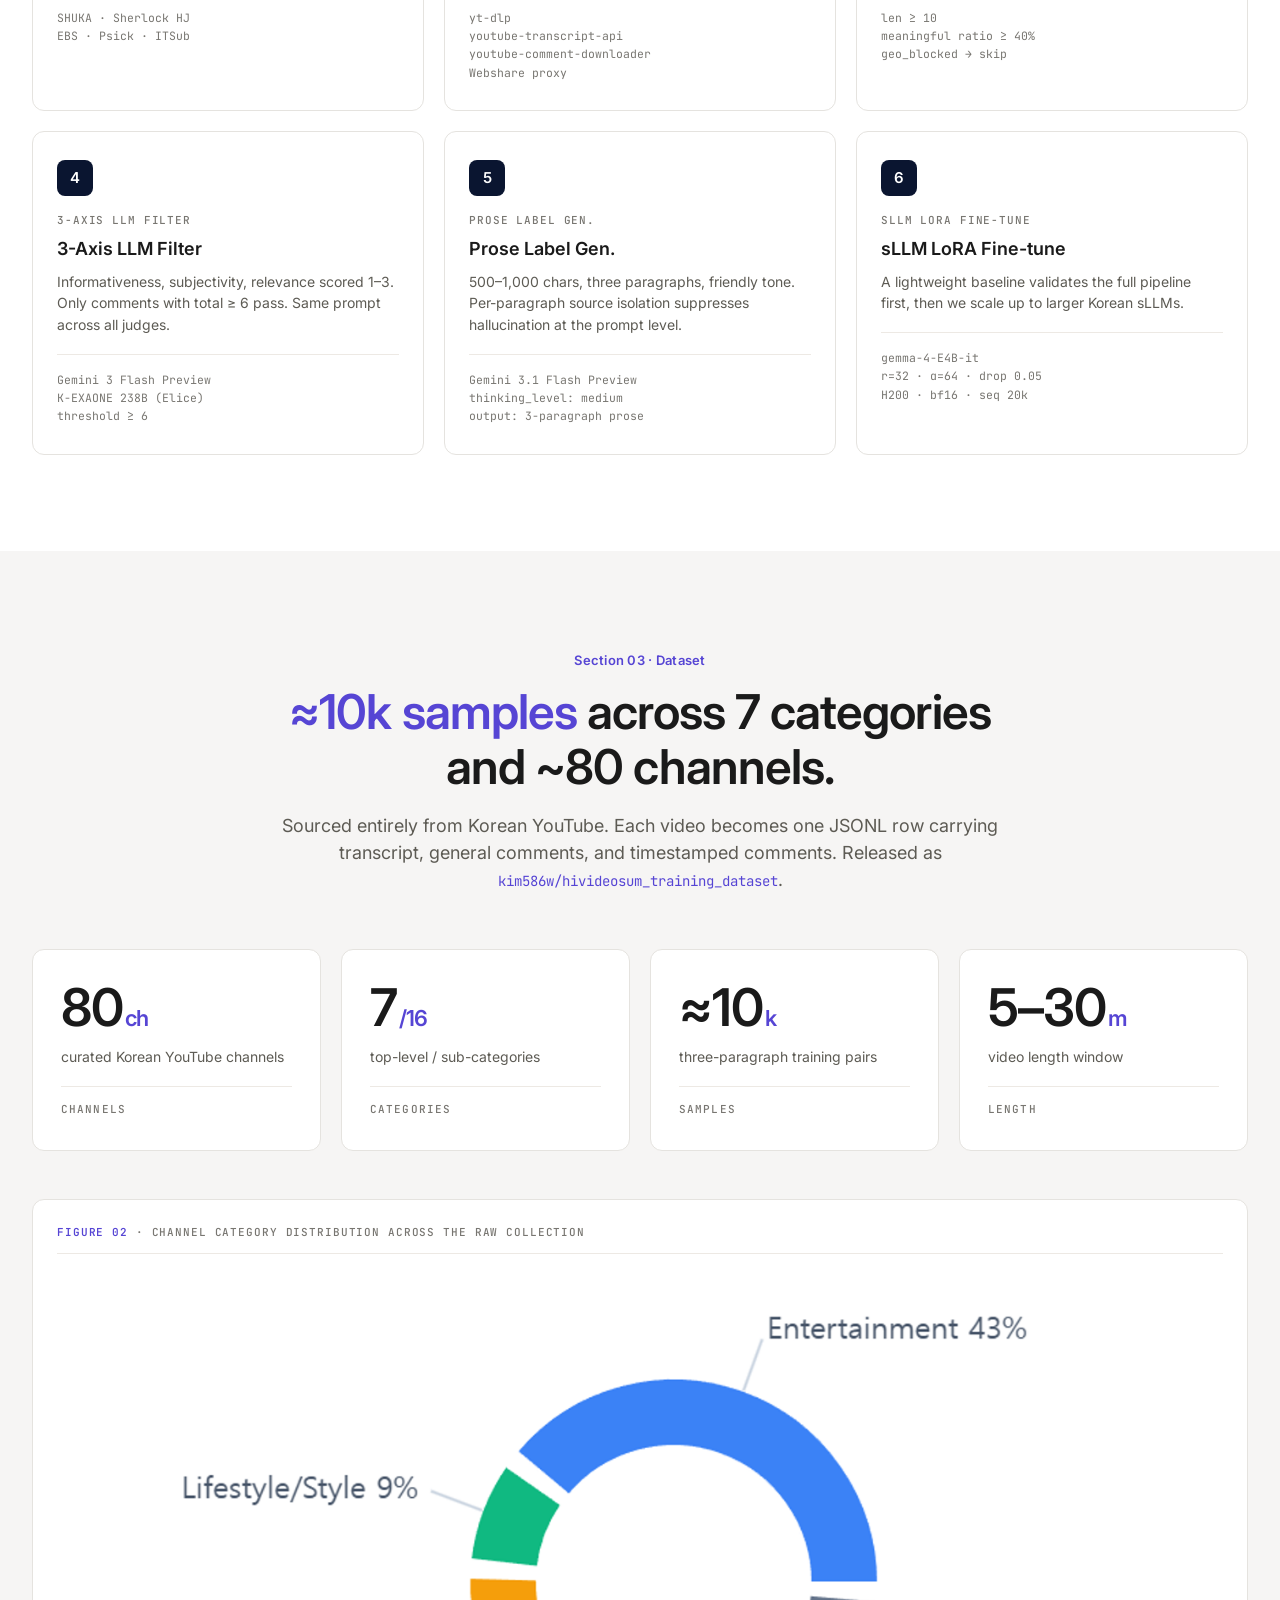
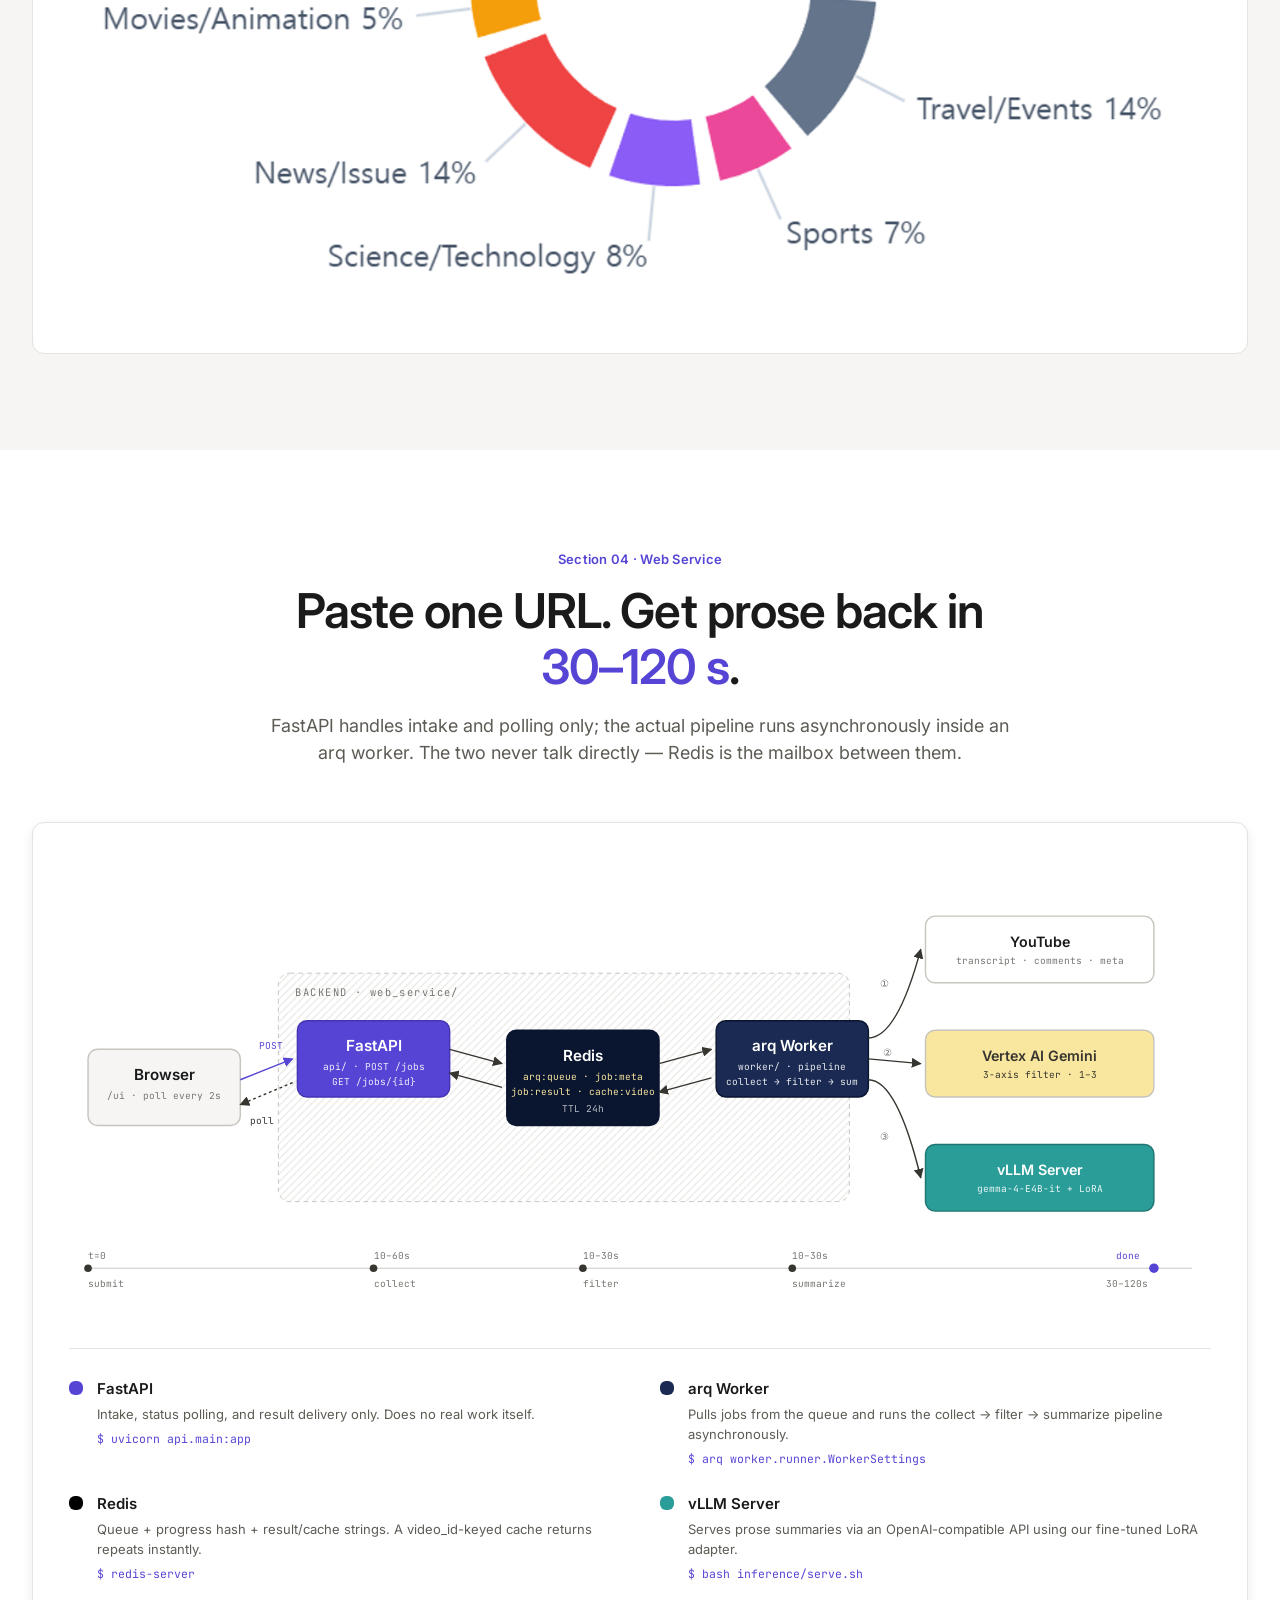
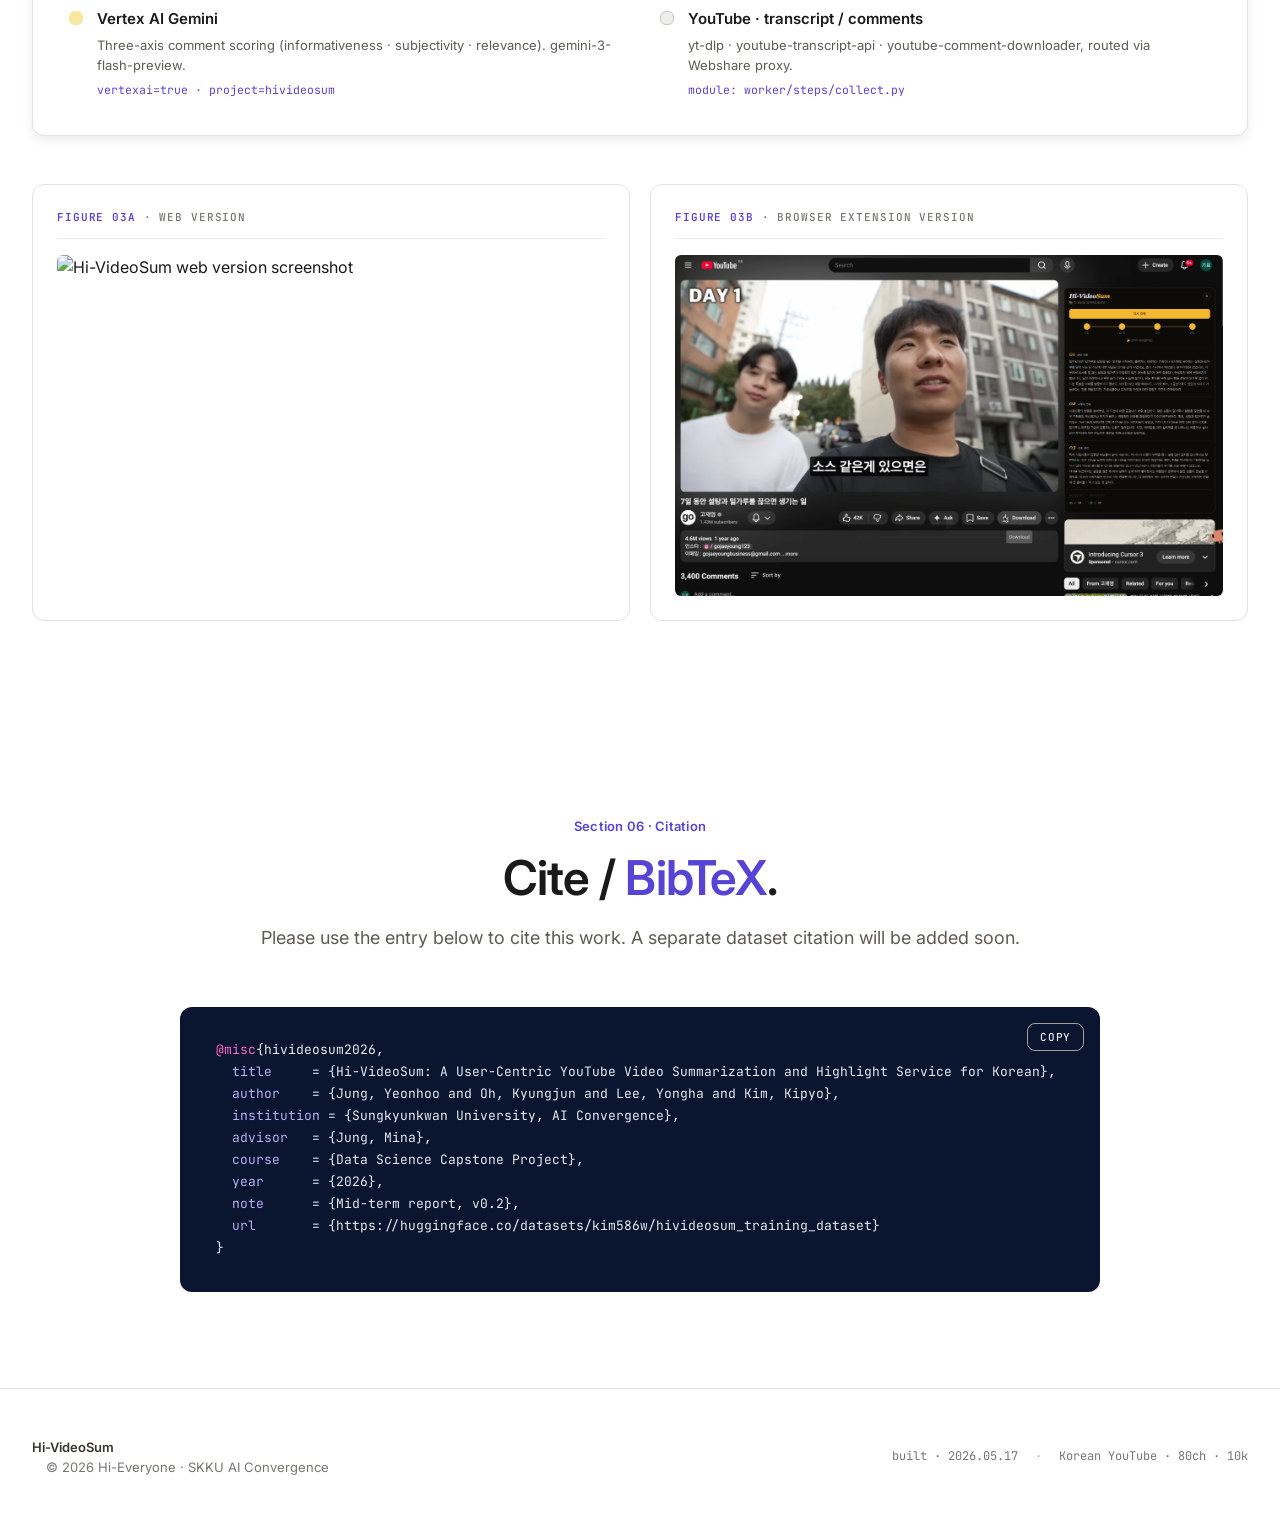
==== commit 75d8b99f: "page: reword hero subtitle to "Korean YouTube video summarization and highlight service" Co-Authored" ====
--- a/docs/page/index.html
+++ b/docs/page/index.html
@@ -558,7 +558,7 @@
   <span class="dot d4"></span><span class="dot d5"></span><span class="dot d6"></span>
   <div class="hero-inner">
     <h1>Meet <span class="accent">Hi-VideoSum</span>.</h1>
-    <p class="hero-sub">A <em>user-centric</em>, resource-efficient sLLM-based service that summarizes and highlights Korean YouTube videos.</p>
+    <p class="hero-sub">A <em>user-centric</em>, resource-efficient sLLM-based Korean YouTube video summarization and highlight service.</p>
     <div class="hero-actions">
       <a href="https://huggingface.co/datasets/kim586w/hivideosum_training_dataset" target="_blank" rel="noopener" class="btn btn-primary">
         <span class="ico"><svg viewBox="0 0 32 32" fill="none" stroke="currentColor" stroke-width="2"><circle cx="11" cy="11" r="3.5"/><circle cx="22" cy="11" r="3.5"/><path d="M5 22c2 4 6 6 11 6s9-2 11-6"/></svg></span>
